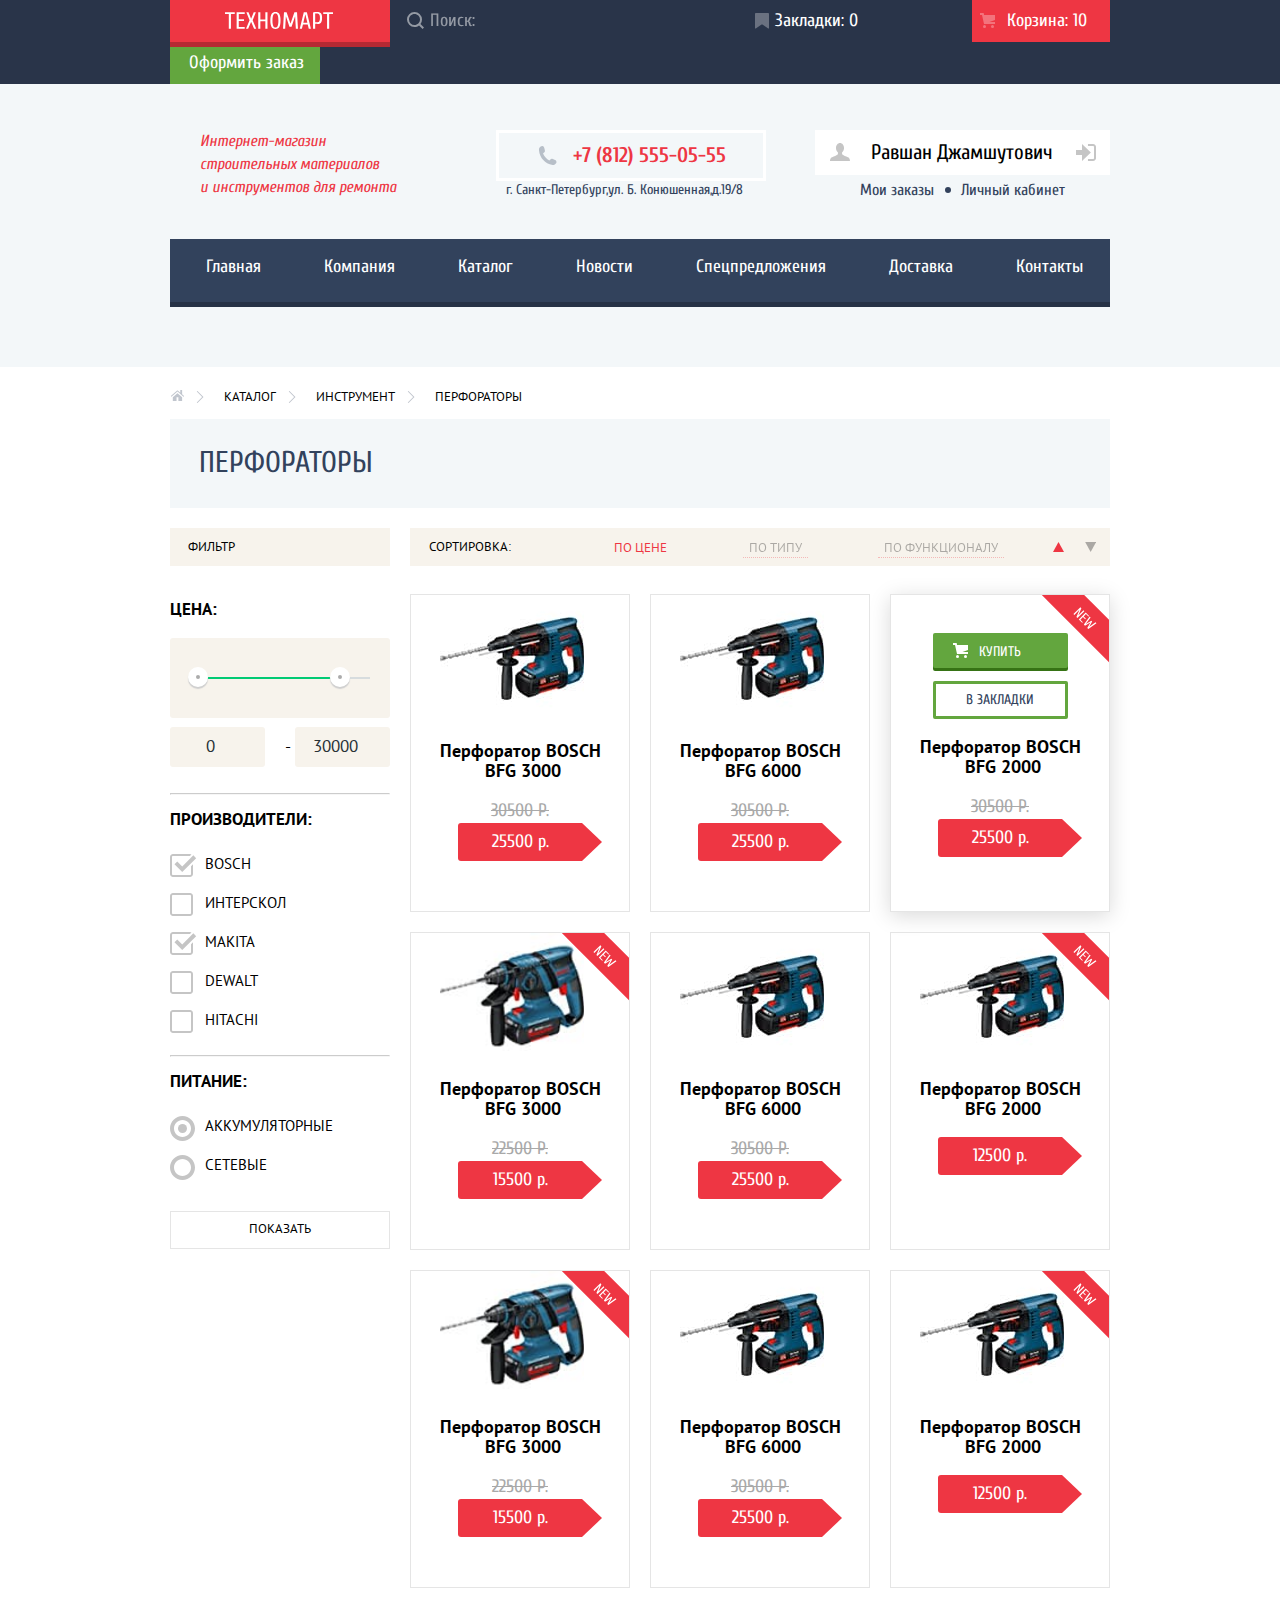
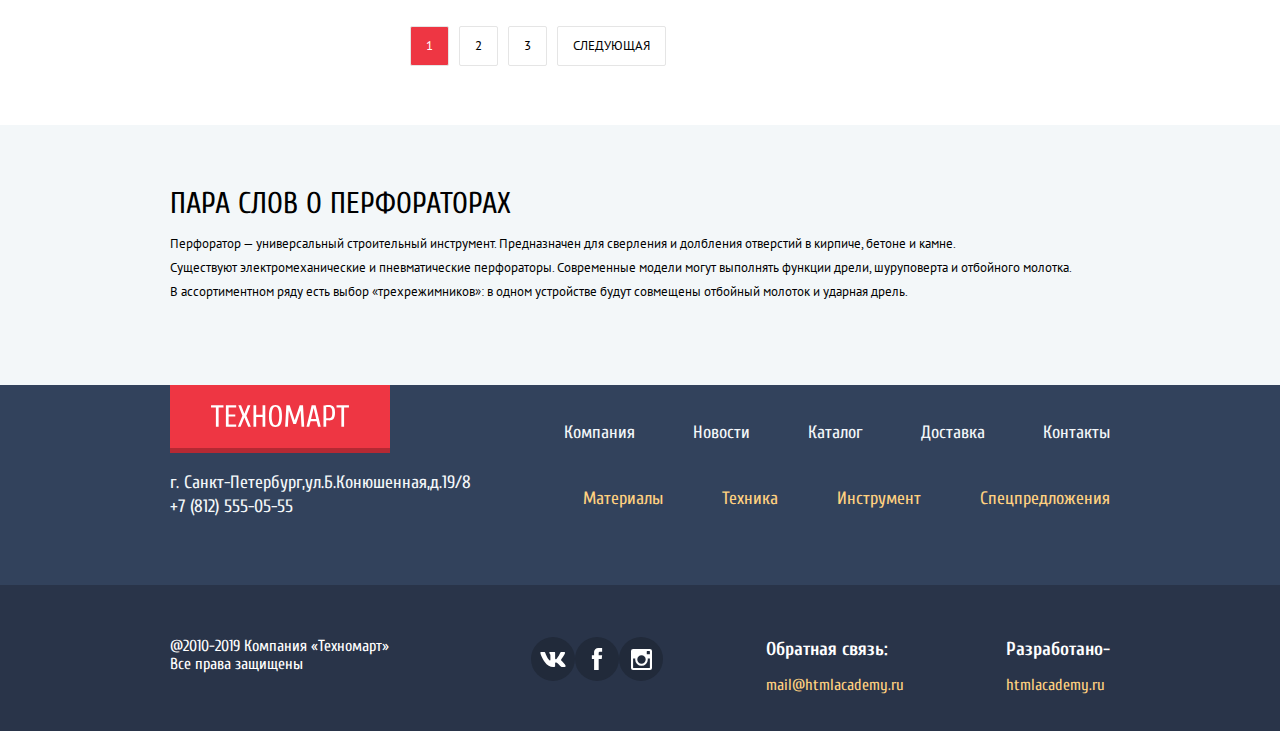
==== catalog.html @ 3b2c0f37 "18.06.2020" ====
<!DOCTYPE html>
<html class="page" lang="ru">
  <head>
    <meta charset="utf-8">
    <title>HTML Academy: Техномарт</title>
    <link href="https://fonts.googleapis.com/css2?family=Cuprum:ital,wght@0,400;0,700;1,400&family=PT+Sans:ital,wght@0,400;0,700;1,400&display=swap" rel="stylesheet">
    <link href="css/normalize.css" rel="stylesheet">
    <link href="css/style.css" rel="stylesheet">
  </head>
  <body class="page-body">
    <header class="main-header">
        <div class="top-header">
          <div class="wrapper">
            <div class="logo logo-header">
              <a>
                <img src="img/logo-technomart.svg" width="108" height="18" alt="Техномарт">
              </a>
            </div>
            <input type="search" class="search" placeholder="Поиск:">
            <a href="" class="bookmarks">Закладки: 0</a>
            <a href="" class="basket add-basket">Корзина: 10</a>
            <a href="" class="order">Оформить заказ</a>
            </div>    
        </div>
        <div class="bottom-header">
          <div class="wrapper">
            <p class="description">
            Интернет-магазин  <br>строительных материалов  <br> и инструментов для ремонта
            </p>
            <p class="phone">
              <span class="phone-number">+7 (812) 555-05-55</span>
              <span class="address">г. Санкт-Петербург,ул. Б. Конюшенная,д.19/8</span>
            </p>
            <div class="user">
                  <a href="" class="user-link">Равшан Джамшутович</a>
                  <a href="" class="my-order">Мои заказы</a>
                  <a href="" class="account">Личный кабинет</a> 
          </div>  
        </div>
    </div> 
		<nav class="main-menu">
    		<ul class="main-navigation">
      		<li><a href="index.html">Главная</a></li>
      		<li><a href="">Компания</a></li>
      		<li><a href="">Каталог</a></li>
      		<li><a href="">Новости</a></li>
      		<li><a href="">Спецпредложения</a></li>
      		<li><a href="">Доставка</a></li>
      		<li><a href="">Контакты</a></li>
    		</ul>
    	</nav>
    </header>
    <main>
      <div class="page-catalog">
        <ul class="breadcrumbs">
          <li><a href="index.html"><img src="img/icon-home.svg" width="14" height="12" alt="Домой"></a></li>
          <li><a href="">Каталог</a></li>
          <li><a href="">Инструмент</a></li>
          <li class="breadcrumbs-current">Перфораторы</li>
        </ul>
        <h1 class="title-product">Перфораторы</h1>
        <p class="filter">Фильтр</p>
        <section class="sort">
            <h2 class="sort-title">Сортировка:</h2>
                <ul class="sort-list">
                  <li><button type="button" class="sort-list-item-current">По цене</button></li>
                  <li><button type="button" class="sort-list-item">По типу</button></li>
                  <li><button type="button" class="sort-list-item">По функционалу</button></li>
                </ul>
          </section>
        <div>  
          <form method="get" action="https://echo.htmlacademy.ru">
            <fieldset class="filter-item">
              <legend>Цена:</legend>
              <div class="range-filter">
              <div class="range-controls">
                <div class="scale">
                  <div class="bar"></div>
              </div>
              <div class="toggle toggle-min" tabindex="0"></div>
              <div class="toggle toggle-max" tabindex="0"></div>
              </div>
              <div class="price-controls">
                <label class="min-price">
                  <input type="number" name="min-price" value="0">
                </label>
                <label class="max-price">
                - <input type="number" name="max-price" value="30000">
                </label>
              </div>
             </div>
            </fieldset>
          </form>
          <hr class="line-form">
          <section class="filters">
            <h2 class="visually-hidden">Фильтр товаров</h2>
            <form class="filters" action="https://echo.htmlacademy.ru" method="get">
              <fieldset class="filter-brand">
                <legend class="list-item-title">Производители:</legend>
                <ul class="list-item-brand">
                  <li class="filter-option filter-checkbox">
                    <input type="checkbox" name="Bosch" class="visually-hidden filter-input-checkbox" id="filter-bosch" checked>
                    <label for="filter-bosch">Bosch</label>
                  </li>
                  <li class="filter-option filter-checkbox">
                    <input type="checkbox" name="/Interscol" class="visually-hidden filter-input-checkbox" id="filter-interscol">
                    <label for="filter-interscol">Интерскол</label>
                  </li>
                  <li class="filter-option filter-checkbox">
                    <input type="checkbox" name="Makita" class="visually-hidden filter-input-checkbox" id="filter-makita" checked>
                    <label for="filter-makita">Makita</label>
                  </li>
                  <li class="filter-option filter-checkbox">
                    <input type="checkbox" name="Dewalt" class="visually-hidden filter-input-checkbox" id="filter-dewalt">
                    <label for="filter-dewalt">Dewalt</label>
                  </li>
                  <li class="filter-option filter-checkbox">
                    <input type="checkbox" name="Hitachi" class="visually-hidden filter-input-checkbox" id="filter-hitachi">
                    <label for="filter-hitachi">Hitachi</label>
                  </li>
                </ul>
              </fieldset>
              <hr class="line-form">
              <fieldset class="filter-type">
                <legend class="list-item-title">Питание:</legend>
                <ul class="list-item-type">
                  <li class="filter-option filter-radio">
                    <input type="radio" name="product-group" class="visually-hidden filter-input-radio" value="rechargeable" id="filter-rechargeable" checked>
                    <label for="filter-rechargeable">Аккумуляторные</label>
                  </li>
                  <li class="filter-option filter-radio">
                    <input type="radio" name="product-group" class="visually-hidden filter-input-radio" value="networking" id="filter-networking">
                    <label for="filter-networking">Сетевые</label>
                  </li>
                </ul>
              </fieldset>
              <button type="submit" class="filter-button">Показать</button>
            </form>
          </section>
        </div>
        <section class="catalog">
        <h2 class="visually-hidden">Список перфораторов</h2>
          <ul class="catalog-list">
            <li class="catalog-item">
              <a href="">
                <p class="catalog-item-image">
                  <img src="img/catalog/Perforator-BOSCH BFG-6000.jpg" width="144" height="128" alt="Перфоратор BOSCH BFG 6000" class="catalog-image">
                </p>
                <h3 class="name-product">Перфоратор BOSCH <br> BFG 3000</h3>
                <span class="old-price">30500 р.</span>
                <button class="new-price">25500 р.</button>
                <div class="catalog-item-button">
                  <button type="button" class="buy"><span class="icon-cart"><span>Купить</button>
                  <button type="button" class="bookmark">В закладки</button>
                </div>
              </a>
            </li>
            <li class="catalog-item">
              <a href="">
                <p class="catalog-item-image">
                  <img src="img/catalog/Perforator-BOSCH BFG-6000.jpg" width="144" height="128" alt="Перфоратор BOSCH BFG 6000" class="catalog-image">
                </p>
                <h3 class="name-product">Перфоратор BOSCH <br> BFG 6000</h3>
                <span class="old-price">30500 р.</span>
                <button class="new-price">25500 р.</button>
                <div class="catalog-item-button">
                  <button type="button" class="buy"><span class="icon-cart"><span>Купить</button>
                  <button type="button" class="bookmark">В закладки</button>
                </div>
              </a>
            </li>
            <li class="catalog-item catalog-item-current">
              <a href="">
                <p class="catalog-item-image-current">
                    <img src="img/catalog/Perforator-BOSCH BFG-6000.jpg" width="144" height="128" alt="Перфоратор BOSCH BFG 6000">
                </p>
                <div class="catalog-item-button-current">
                  <button type="button" class="buy button-current"><span class="icon-cart"><span>Купить</button>
                  <button type="button" class="bookmark button-current">В закладки</button>
                </div>
                <h3 class="name-product">Перфоратор BOSCH <br> BFG 2000</h3>
                <span class="old-price">30500 р.</span>
                <button class="new-price">25500 р.</button>
              </a>
            </li>
            <li class="catalog-item catalog-item-new">
              <a href="">
                <p class="catalog-item-image">
                  <img src="img/catalog/Perforator-BOSCH BFG-3000.jpg" width="144" height="128" alt="Перфоратор BOSCH BFG 3000" class="catalog-image">
                </p>
                <h3 class="name-product">Перфоратор BOSCH <br> BFG 3000</h3>
                <span class="old-price">22500 р.</span>
                <button class="new-price">15500 р.</button>
                <div class="catalog-item-button">
                  <button type="button" class="buy"><span class="icon-cart"><span>Купить</button>
                  <button type="button" class="bookmark">В закладки</button>
                </div>
              </a>
            </li>
            <li class="catalog-item">
              <a href="">
                <p class="catalog-item-image">
                  <img src="img/catalog/Perforator-BOSCH BFG-6000.jpg" width="144" height="128" alt="Перфоратор BOSCH BFG 6000" class="catalog-image">
                </p>
                <h3 class="name-product">Перфоратор BOSCH <br> BFG 6000</h3>
                <span class="old-price">30500 р.</span>
                <button class="new-price">25500 р.</button>
                <div class="catalog-item-button">
                  <button type="button" class="buy"><span class="icon-cart"><span>Купить</button>
                  <button type="button" class="bookmark">В закладки</button>
                </div>
              </a>
            </li>
            <li class="catalog-item">
              <a href="">
                <p class="catalog-item-image catalog-item-new">
                  <img src="img/catalog/Perforator-BOSCH BFG-2000.jpg" width="144" height="128" alt="Перфоратор BOSCH BFG 2000" class="catalog-image">
                </p>
                <h3 class="name-product">Перфоратор BOSCH <br> BFG 2000</h3>
                <button class="new-price">12500 р.</button>
                <div class="catalog-item-button">
                  <button type="button" class="buy"><span class="icon-cart"><span>Купить</button>
                  <button type="button" class="bookmark">В закладки</button>
                </div>
              </a>
            </li>
            <li class="catalog-item catalog-item-new">
              <a href="">
                <p class="catalog-item-image">
                  <img src="img/catalog/Perforator-BOSCH BFG-3000.jpg" width="144" height="128" alt="Перфоратор BOSCH BFG 3000" class="catalog-image">
                </p>
                <h3 class="name-product">Перфоратор BOSCH <br> BFG 3000</h3>
                <span class="old-price">22500 р.</span>
                <button class="new-price">15500 р.</button>
                <div class="catalog-item-button">
                  <button type="button" class="buy"><span class="icon-cart"><span>Купить</button>
                  <button type="button" class="bookmark">В закладки</button>
                </div>
              </a>
            </li>
            <li class="catalog-item">
              <a href="">
                <p class="catalog-item-image">
                  <img src="img/catalog/Perforator-BOSCH BFG-6000.jpg" width="144" height="128" alt="Перфоратор BOSCH BFG 6000" class="catalog-image">
                </p>
                <h3 class="name-product">Перфоратор BOSCH <br> BFG 6000</h3>
                <span class="old-price">30500 р.</span>
                <button class="new-price">25500 р.</button>
                <div class="catalog-item-button">
                  <button type="button" class="buy"><span class="icon-cart"><span>Купить</button>
                  <button type="button" class="bookmark">В закладки</button>
                </div>
              </a>
            </li>
            <li class="catalog-item catalog-item-new">
              <a href="">
                <p class="catalog-item-image">
                  <img src="img/catalog/Perforator-BOSCH BFG-2000.jpg" width="144" height="128" alt="Перфоратор BOSCH BFG 2000" class="catalog-image">
                </p>
                <h3 class="name-product">Перфоратор BOSCH <br> BFG 2000</h3>
                <button class="new-price">12500 р.</button>
                <div class="catalog-item-button">
                  <button type="button" class="buy"><span class="icon-cart"><span>Купить</button>
                  <button type="button" class="bookmark">В закладки</button>
                </div>
              </a>
            </li>
          </ul>
        <ul class="page-navigation">
          <li class="page-navigation-item page-navigation-current">
            <a href="">1</a>
          </li>
          <li class="page-navigation-item">
            <a href="">2</a>
          </li>
          <li class="page-navigation-item">
            <a href="">3</a>
          </li>
          <li class="page-navigation-item">
            <a href="">Следующая</a>
          </li>
        </ul>
        </section>
      </div>
      <div class="wrapper-description-items">
        <section class="description-items">
        		<h2>Пара слов о перфораторах</h2>
        		<p class="text">
        			Перфоратор — универсальный строительный инструмент. Предназначен для сверления и долбления отверстий в кирпиче, бетоне и камне. <br>
              Существуют электромеханические и пневматические перфораторы. Современные модели могут выполнять функции дрели, шуруповерта и отбойного молотка. <br> 
              В ассортиментном ряду есть выбор «трехрежимников»: в одном устройстве будут совмещены отбойный молоток и ударная дрель.
        		</p>
        </section>
      </div>
    </main>
    <footer class="main-footer">
        <div class="wrapper-footer">
            <div class="container-top-header">
                <div class="logo logo-footer">
                    <a>
                        <img src="img/logo-technomart.svg" width="138" height="23" alt="Техномарт">
                    </a> 
                </div> 
              <ul class="menu main-footer">
                <li><a href="">Компания</a></li>
                <li><a href="">Новости</a></li>
                <li><a href="catalog.html">Каталог</a></li>
                <li><a href="">Доставка</a></li>
                <li><a href="">Контакты</a></li>
              </ul>
            </div>
            <div class="container-bottom-header">    
              <section>
                <h3 class="visually-hidden">Адрес</h3>
                    <p class="adress-footer">
                  г. Санкт-Петербург,ул.Б.Конюшенная,д.19/8 <br>
                        +7 (812) 555-05-55
                </p>
              </section>
              <section class="additional-footer-menu">
                <h3 class="visually-hidden">Меню</h3>
                    <ul class="additional-footer-menu">
                  <li><a href="" class="additional-footer-menu-link">Материалы</a></li>
                  <li><a href="" class="additional-footer-menu-link">Техника</a></li>
                  <li><a href="" class="additional-footer-menu-link">Инструмент</a></li>
                  <li><a href="" class="additional-footer-menu-link">Спецпредложения</a></li>
                </ul> 
              </section>
            </div>    
        </div>
    </footer>
    <footer class="bottom-footer">
        <div class="container-bottom-footer">
                <section>
                <h3 class="visually-hidden">Copyright</h3>
                    <p>
                  @2010-2019 Компания &#171;Техномарт&#187; <br>
                  Все права защищены
                </p>
              </section>
              <section class="footer-social">
              <h2 class="visually-hidden">Давайте дружить!</h2>
              <ul>
                <li>
                  <a class="social-button" href="#">
                    <span class="visually-hidden">Вконтакте</span>
                    <svg width="26" height="15" viewBox="0 0 128 76"><path d="M125,5.15c.89-3,0-5.15-4.23-5.15h-14a6,6,0,0,0-6.09,4S93.59,21.31,83.5,32.59c-3.26,3.26-4.74,4.3-6.52,4.3-.89,0-2.18-1-2.18-4V5.15c0-3.56-1-5.15-4-5.15h-22a3.37,3.37,0,0,0-3.56,3.22c0,3.37,5,4.15,5.56,13.64V37.48c0,4.52-.82,5.34-2.6,5.34-4.74,0-16.29-17.43-23.13-37.38C23.72,1.57,22.38,0,18.8,0H4.8C.8,0,0,1.88,0,4c0,3.71,4.75,22.1,22.1,46.42C33.67,67,50,76,64.8,76c8.9,0,10-2,10-5.45V58c0-4,.84-4.8,3.66-4.8,2.08,0,5.64,1,13.94,9C101.9,71.74,103.46,76,108.8,76h14c4,0,6-2,4.85-6s-5.8-9.64-11.81-16.4c-3.27-3.86-8.16-8-9.64-10.09-2.08-2.67-1.49-3.86,0-6.23,0,0,17-24,18.83-32.18Z" fill="#fff"/></svg>
                  </a>
                </li>
                <li>
                  <a class="social-button" href="#">
                    <span class="visually-hidden">Фейсбук</span>
                    <svg width="12" height="22" viewBox="0 0 10.15 21.74"><path d="M3.34 1.12A4.77 4.77 0 0 1 6.53 0h3.61v3.81H7.81a1.07 1.07 0 0 0-1.09.83v2.55h3.42c-.08 1.23-.24 2.45-.41 3.67h-3v10.87H2.21V10.86H0V7.21h2.19V3.66a3.83 3.83 0 0 1 1.15-2.54z" fill="#fff"/></svg>
                  </a>
                </li>
                <li>
                  <a class="social-button" href="#">
                    <span class="visually-hidden">Инстаграм</span>
                    <svg width="21" height="21" viewBox="0 0 20 20"><path d="M18 0H2a2 2 0 0 0-2 2v16a2 2 0 0 0 2 2h16a2 2 0 0 0 2-2V2a2 2 0 0 0-2-2zm-8 6a4 4 0 1 1-4 4 4 4 0 0 1 4-4zM2.5 18a.47.47 0 0 1-.5-.5V9h2.1a3.4 3.4 0 0 0-.1 1 6 6 0 1 0 12 0 3.4 3.4 0 0 0-.1-1H18v8.5a.47.47 0 0 1-.5.5zM18 4.5a.47.47 0 0 1-.5.5h-2a.47.47 0 0 1-.5-.5v-2a.47.47 0 0 1 .5-.5h2a.47.47 0 0 1 .5.5z" fill="#fff"/></svg>
                  </a>
                </li>
              </ul>
            </section>
              <section>
                <h3>Обратная связь:</h3>
                <a href="mail@htmlacademy.ru" class="mail">mail@htmlacademy.ru</a>
              </section>
              <section>
                <h3>Разработано-</h3>
                <a href="https://htmlacademy.ru/intensive/htmlcss" class="url">htmlacademy.ru</a>
              </section>
        </div>
    </footer>
     <section class="modal modal-basket">
       <h2 class="modal-title">Товар добавлен в корзину</h2>
       <div class="wrapper-modal-button">
         <button type="button" class="modal-order">Оформить заказ</button>
         <button type="button" class="modal-continue">Продолжить покупки</button>
       </div>
       <button class="modal-close" type="button" aria-label="Закрыть"></button>
     </section>
  <script src="js/modal-basket.js"></script>
  </body>
</html>
---- css/style.css ----
/* Variables */

:root {
  --basic-blue: #32425c;
  --basic-blue-dark: #293449;
  --basic-yellow: #ffbf47;
  --basic-yellow-dark: #ffd180;
  --basic-pink: #ee3643;
  --basic-pink-dark: #ba2732;
  --basic-white: #ffffff;
  --basic-green: #63a63e;
  --basic-green-light: #5fbb2d;
  --basic-green-dark: #518534;
  --basic-grey: #b5b5b5;
  --basic-grey-light-one: #c5c5c5;
  --basic-grey-light: #e5e5e5;
  --basic-grey-dark: #a9a9a9;
  --basic-white: #ffffff;
  --basic-black: #000000;
  --basic-special: #f3f7f9;
}
body {
  min-width: 960px;
  margin: 0;
  padding: 0;
  font-family: "Cuprum", Arial, sans-serif;
  font-size: 18px;
  line-height: 24px;
  background-color: var(--basic-white);
  color: var(--basic-black);
}
h2{
  text-transform: uppercase;
  font-size: 30px;
  line-height: 30px;
  font-weight: normal;
  margin: 0;
}
a {
  text-decoration: none;
  color: var(--basic-white);
}
ul{
  list-style: none;
}
img {
  max-width: 100%;
  height: auto;
}
.visually-hidden:not(:focus):not(:active),
input[type="checkbox"].visually-hidden,
input[type="radio"].visually-hidden {
  position: absolute;
  width: 1px;
  height: 1px;
  margin: -1px;
  border: 0;
  padding: 0;
  white-space: nowrap;
  clip-path: inset(100%);
  clip: rect(0 0 0 0);
  overflow: hidden;
}
fieldset{
  border: none;
}
/*Grid*/
.page {
  height: 100%;
}
.page-body {
  min-height: 100%;
  display: grid;
  grid-template-rows: min-content 1fr min-content min-content;
  align-content: start;
}
/*Header*/
/*Top-header*/
.main-header, .container{
  background-color: var(--basic-special);
}
.top-header{
  background-color: var(--basic-blue-dark);
  color: var(--basic-white);
  min-height: 42px;
}
.wrapper{
  display: flex;
  flex-wrap: wrap;
  justify-content: space-between;
  position: relative;
}
.wrapper, .wrapper-footer, .main-menu{
  width: 940px;
  margin: 0 auto;
}
/*Logo*/
.logo-header{
  height: 47px;
  position: absolute;
  z-index: 1;
  top: 0px;
  left: 0px;
}
.logo{
  background-color: var(--basic-pink);
  box-shadow: inset 0px -5px 0px rgba(0, 0, 0, 0.24);
  width: 220px;
}
.logo:hover, .logo:focus, .button:hover, .button:focus, .new-price:hover, 
.new-price:focus, .modal-order:hover, .modal-order:focus, .slide-link:hover, 
.slide-link:focus, .popular-link:hover, .popular-link:focus{
  background-color: var(--basic-pink);
  outline: none;
}
.logo:active, .button:active, .new-price:active, .modal-order:active,
.slide-link:active, .popular-link:active{
  background-color: var(--basic-pink-dark);
}
.logo-header a{
  display: block;
  padding-left: 55px;
  padding-top: 12px;
}
.logo-footer a{
  display: block;
  padding-left: 41px;
  padding-top: 20px;
}
/*Search*/
.search {
  width: 270px;
  min-height: 42px;
  margin-left: 220px;
  border: none;
  background-color: inherit;
  padding-left: 40px;
  position: relative;
  background-image: url("../img/icon-search.svg");
  background-repeat: no-repeat;
  background-position: 17px 12px;
  opacity: 0.5;
}
.search:hover{
 outline: none;
 opacity: 1;
}
.search:focus{
  background-color: var(--basic-white);
  outline: none;
  background-image: url("../img/icon-search-red.svg");
}
::-webkit-input-placeholder { /* Chrome */
  color: var(--basic-white);
}
:-ms-input-placeholder { /* IE 10+ */
  color: var(--basic-white);
}
::-moz-placeholder { /* Firefox 19+ */
  color: var(--basic-white);
}
:-moz-placeholder { /* Firefox 4 - 18 */
  color: var(--basic-white);
}
/*Bookmarks and Basket*/
.bookmarks{
  display: block;
  padding: 9px 40px 9px 40px;
  position: relative;
}

.bookmarks::before {
  content: "";
  position: absolute;
  top: 13px;
  left:20px;
  background-image: url("../img/icon-bookmark.svg");
  background-repeat: no-repeat;
  width: 14px;
  height: 16px;
  opacity: 0.3;
}
.basket{
  display: block;
  padding: 9px 23px 9px 35px;
  max-width: 136px;
  position: relative;
}
.basket::before {
  content: "";
  position: absolute;
  top: 13px;
  left: 8px;
  background-image: url("../img/icon-cart.svg");
  background-repeat: no-repeat;
  width: 15px;
  height: 15px;
  opacity: 0.3;
}
.bookmarks:hover::before,
.bookmarks:focus::before,
.basket:hover::before,
.basket:focus::before {
  opacity: 1;
}
.bookmarks:active,
.basket:active {
  background-color: #161d29;
  opacity: 0.5;
}
/*Bottom-header*/
.bottom-header{
  display: flex;
  padding-top: 46px;
  padding-bottom: 40px;
}
.description{
  font-size: 16px;
  line-height: 23px;
  color: var(--basic-pink);
  font-style: italic;
  margin: 0;
  margin-left: 30px;
  max-width: 197px;
}
.phone{
  margin: 0;
  position: relative;
  height: 45px;
  margin-left: 51px;
}
.phone .phone-number{
  border: 3px solid var(--basic-white);
  background-color: var(--basic-special);
  box-sizing: border-box;
  font-size: 21px;
  line-height: 30px;
  font-weight: bold;
  color: var(--basic-pink);
  position: relative;
  display: block;
  padding-top: 7px;
  padding-bottom: 8px;
  padding-left: 74px;
  width: 270px;
  min-height: 45px;
}
.phone-number::before{
  content: "";
  position: absolute;
  top: 13px;
  left: 39px;
  background-image: url("../img/icon-phone.svg");
  background-repeat: repeat;
  background-position: 0 0;
  width: 19px;
  height: 19px;
}
.address{
  font-size: 14px;
  color: var(--basic-blue);
  position: absolute;
  top: 48px;
  left: 10px;
}
/*Login and registration*/
.login, .registration{
  font-size: 21px;
  line-height: 21px;
  color: var(--basic-black);
  background-color: var(--basic-white);
  margin: 0;
  height: 45px;
  text-align: center;
  padding-top: 12px;
  box-sizing: border-box;
}
.login{  
  position: relative;
  width: 121px;
  padding-left: 30px;
}
.registration{  
  width: 150px;
}
.login::before{
  content: "";
  position: absolute;
  top: 14px;
  left: 19px;
  background-image: url("../img/icon-login.svg");
  background-repeat: no-repeat;
  width: 20px;
  height: 17px;
}
.my-order:hover, .my-order:focus, .account:hover, 
.account:focus, .registration:hover, .registration:focus, 
.login:hover, .login:focus{
  color:var(--basic-pink);
}
.login:active, .registration:active, .my-order:active, 
.account:active, .user-link:active{
  color:var(--basic-grey-light-one);
}
.login:hover::before, .login:focus::before, .user-link:hover::after,
.user-link:focus::after{
  background-image: url("../img/icon-login-active.svg");
}
.login:active::before{
  background-image: url("../img/icon-login.svg");
}
/*Navigation*/
.main-menu{
  margin-bottom: 60px;
}
.main-menu, .main-footer{
  background-color: var(--basic-blue);
}
.main-menu ul{
  display: flex;
  justify-content: space-around;
  flex-wrap: wrap;
  padding: 0;
  margin: 0;
  box-shadow: inset 0px -5px 0px rgba(0, 0, 0, 0.24); 
}
.main-navigation a{
  display: block;
  padding: 16px 20px 28px 28px;
}
.main-menu a:hover, .main-menu a:focus{
  background-color: var(--basic-blue-dark);
}
.main-menu a:active{
  opacity: 0.5;
}
/*slider and main-blocks*/
.main-blocks{
  padding-top: 59px;
  padding-bottom: 59px;
  width: 940px;
  margin: 0 auto;
  display: grid;
  grid-template-columns: 1fr 1fr 1fr;
  grid-row-gap: 20px;
  grid-column-gap: 20px;
}
.category{
  width: 300px;
  min-height: 123px;
  color: var(--basic-white);
  padding-left: 23px;
  box-sizing: border-box;
  position: relative;
}
.category-materials{
  background-color: #ffbf47;
}
.category-materials::after{
  content: "";
  position: absolute;
  width: 44px;
  height: 65px;
  background-image: url("../img/icon-1.svg");
  background-repeat: no-repeat;
  left: 213px;
  bottom: 27px;
}
.category-materials::before{
  content: "";
  position: absolute;
  width: 70px;
  height: 70px;
  background-image: url("../img/sticker-new.svg");
  right: 0;
  top: 0;
}
.category-tool{
  background-color: #3bbce3;
}
.category-tool::after{
  content: "";
  position: absolute;
  width: 75px;
  height: 61px;
  background-image: url("../img/icon-2.svg");
  background-repeat: no-repeat;
  left: 194px;
  bottom: 28px;
}
.category-technic{
  background-color: #dc91d8;
}
.category-technic::after{
  content: "";
  position: absolute;
  width: 78px;
  height: 62px;
  background-image: url("../img/icon-3.svg");
  background-repeat: no-repeat;
  left: 191px;
  bottom: 30px;
}
.category-discounts{
  background-color: #8ed78f;
  grid-column-start: 3;
  grid-column-end: 4;
}
.category-discounts::after{
  content: "";
  position: absolute;
  width: 59px;
  height: 72px;
  background-image: url("../img/icon-4.svg");
  background-repeat: no-repeat;
  left: 216px;
  bottom: 25px;
}
.category-delivery{
  background-color: #ffc047;
}
.category-delivery::after{
  content: "";
  position: absolute;
  width: 78px;
  height: 63px;
  background-image: url("../img/icon-5.svg");
  background-repeat: no-repeat;
  left: 211px;
  bottom: 28px;
}
.category-link{
  display: block;
  width: 135px;
  height: 28px;
  font-size: 14px;
  line-height: 18px;
  text-transform: uppercase;
  text-align: center;
  padding-top: 10px;
  background-color: rgba(255, 255, 255, 0.3);
}
.category-link:hover, .category-link:focus{
  background-color: rgba(197, 197, 197, 0.3);
}
.category-link:focus{
  background-color: rgba(169, 169, 169, 0.3);
}
.slide{
  grid-column-start: 1;
  grid-column-end: 3;
  grid-row-start: 2;
  grid-row-end: 4;
  margin: 0;
  padding:0;
}
.slide-item{
  position: relative;
}
.slide-item::after{
  content: "";
  position: absolute;
  width: 22px;
  height: 40px;
  background-image: url("../img/icon-right.svg");
  top: 122px;
  right: 21px;
}
.slide-item::before{
  content: "";
  position: absolute;
  width: 22px;
  height: 40px;
  background-image: url("../img/icon-left.svg");
  top: 122px;
  left: 21px;
}
.slide-title, .slide-description{
  position: absolute;
  top: 23px;
  left: 24px;
  z-index: 2;
  color: var(--basic-white);
 }
 .slide-title{
  font-size: 36px;
  line-height: 36px;
  font-weight: bold;
 }
 .slide-description{
  top: 50px;
 }
 .slide-link{
  background-color: var(--basic-pink);
  position: absolute;
  left: 24px;
  bottom: 27px;
  padding: 11px 46px 9px 46px;
  font-size: 14px;
  line-height: 18px;
  text-transform: uppercase;
 }
 .wrapper-description-items{
  background-color: var(--basic-special);
 }
.description-items{
  width: 940px;
  margin: 0 auto;
  margin-top: 59px;
  padding-top: 64px;
  padding-bottom: 68px;
}
/*Section popular product*/
.popular-title{
  color: var(--basic-blue);
  padding-top: 29px;
  padding-bottom: 30px;
  padding-left: 28px;
}
.popular-link{
  font-size: 14px;
  background-color: var(--basic-pink);
  text-transform: uppercase;
  margin-right: 14px;
  height: 38px;
  padding: 11px 24px 9px 24px;
  box-sizing: border-box;
}
/*Section popular brand*/
.popular{
  margin-bottom: 20px;
  background-color: #f9f5f0;
  display:flex;
  justify-content: space-between;
  align-items: center;
  width: 100%;
}
.logo-brand{
  display: flex;
  flex-wrap: wrap;
  padding-bottom: 70px;
}
.logo-brand-image{
  margin-right: 20px;
  margin-top: 20px;
}
.logo-brand-image:hover{
  box-shadow: 0px 4px 20px rgba(0, 0, 0, 0.15);
}
.logo-brand-image:active{
  opacity: 0.5;
  box-shadow: 0px 4px 20px rgba(0, 0, 0, 0.15);
}
.logo-brand-image:nth-child(4n){
  margin-right: 0;
}
/*Section service*/
.text{
  font-family: "PT Sans", "Arial", sans-serif;
  font-style: normal;
  font-weight: normal;
  font-size: 13px;
  line-height: 24px;
}
.service{
  padding-top: 64px;
  width: 470px;
}
.advantages{
  padding: 0;
  margin-top: 70px;
  width: 240px;
  display: flex;
  flex-direction: column;
}
.advantages-item{
  font-size: 21px;
  line-height: 30px;
  font-weight: bold;
  padding-top: 14px;
  padding-left: 22px;
  background-color: var(--basic-blue);
  color: var(--basic-white);
  box-shadow: 0px 1px 0px #293449, 
  inset 0px 1px 0px #405069;
  min-height: 61px;
  box-sizing: border-box;
}
.advantages-item:hover, .advantages-item:focus{
  background-color: var(--basic-blue-dark);
}
.advantages-item-current{
  background-color: var(--basic-white);
  color: var(--basic-blue);
  box-shadow: none;
}
.advantages-item-current:hover, .advantages-item-current:focus{
  color: var(--basic-white);
}
.advantages::after{
  content: "";
  position: absolute;
  background-image: url(../img/line-advantages.svg);
  background-repeat: no-repeat;
  width: 10px;
  height: 279px;
  top:190px;
  left: 230px;
}
.dostavka{
  width: 619px;
  margin-top: 235px;
  margin-left: -220px;
  padding-bottom: 128px;
}
.dostavka h2::after{
  content: "";
  position: absolute;
  background-image: url(../img/dostavka.png);
  background-repeat: no-repeat;
  width: 468px;
  height: 261px;
  right: 0;
  top:255px;
}
.title{
  color: var(--basic-blue);
}
/*Section about company*/
.description-company{
  width: 460px;
  padding-top: 70px;
  padding-bottom: 70px;
}
.button{
  text-transform: uppercase;
  background-color: var(--basic-pink);
  font-size: 14px;
  line-height: 18px;
  display: block;
  padding-left: 40px;
  padding-top: 11px;
  min-height: 38px;
  margin-top: 20px;
  box-sizing: border-box;
}
.button-company{
  width: 220px;
}
.button-contact{
  border: none;
  color: var(--basic-white);
  padding: 0;
  width: 300px;
}
.order{
  background-color: var(--basic-green);
  width: 150px;
  height: 42px;
  padding-top: 9px;
  padding-left: 19px;
  box-sizing: border-box;
}
.order:hover, .order:focus, .buy:hover, .buy:focus {
  background-color: var(--basic-green-light);
}
.order:active {
  background-color: var(--basic-green);
}
.order a:active {
  color: rgba(255, 255, 255, 0.5);
}
.container-bottom-footer {
  display: flex;
  flex-wrap: wrap;
  justify-content: space-between;
  width: 940px;
  margin: 0 auto;
}
.main-footer{
  display: flex;
  justify-content: center;
}
.contacts{
  width: 300px;
  padding-top: 70px;
  padding-bottom: 70px;
}
.description-company p, .contacts p{
  font-family: "PT Sans", "Arial", sans-serif;
  font-style: normal;
  font-weight: normal;
  font-size: 13px;
  line-height: 24px;
}
.list-company{
  margin: 0;
  padding: 0;
}
.list-company li{
  font-family: Cuprum;
  font-size: 18px;
  line-height: 24px;
  position: relative;
  padding: 0;
  padding-left: 37px;
}
.list-company li::before{
  content: "";
  width: 25px;
  height: 2px;
  background-color: var(--basic-pink);
  position: absolute;
  top: 10px;
  left: 0;
}
/*footer*/
.wrapper-footer{
  display: grid;
  grid-template-columns: 6;
  grid-template-rows: 2;
}
.container-top-header, .container-bottom-header{
  display: flex;
  justify-content: space-between;
}
.main-footer ul{
  width: 546px;
  display: flex;
  flex-wrap: wrap;
  justify-content: space-between;
  margin: 0;
  padding: 0;
  margin-top: 36px;
}
.container-bottom-header ul{
  display: flex;
  flex-wrap: wrap;
  width: 527px;
  justify-content: space-between;
  margin: 0;
  margin-top: 34px;
  margin-bottom: 74px;
  padding: 0;
}
.footer-social ul{
  display: flex;
}
.social-button {
  display: flex;
  align-items: center;
  justify-content: center;
  width: 44px;
  height: 44px;
  background-color: #212a3a;
  border-radius: 50%;
}
.container-bottom-footer{
  padding-top: 36px;
  padding-bottom: 34px;
}
.logo-footer{
  height: 68px; 
}
.bottom-footer{
  background-color: var(--basic-blue-dark);
  color: var(--basic-white);
  font-size: 16px;
  line-height: 18px;
}
.adress-footer{
  color: var(--basic-special);
}
.main-footer a{
  color: var(--basic-special);
}
.main-footer a:hover,
.main-footer a:focus{
  text-decoration: underline;
}
.main-footer a:active{
  opacity: 0.5;
  text-decoration: none;
}
.additional-footer-menu .additional-footer-menu-link, .mail, .url{
  color: var(--basic-yellow-dark);
}
.additional-footer-menu .additional-footer-menu-link:hover, 
.additional-footer-menu .additional-footer-menu-link:focus, 
.mail:hover, .mail:focus, .url:hover, .url:focus{
  text-decoration: underline;
}
.additional-footer-menu .additional-footer-menu-link:active{
  text-decoration: none;
  opacity: 0.5;
}
.social-button {
  color: inherit;
}
.social-button:hover, .social-button:focus, .social-button:active{
  background-color: var(--basic-pink);
}
.mail:active, .url:active{
  color: var(--basic-pink);
}
/*Catalog*/
/*Header-catalog*/
.add-basket{
  background-color: var(--basic-pink);
}
.user-link{
  font-size: 21px;
  line-height: 21px;
  color: var(--basic-black);
  background-color: var(--basic-white);
  display: block;
  padding: 12px 57px 12px 56px;
  position: relative;
}
.user-link::before{
  content: "";
  position: absolute;
  top: 13px;
  left: 15px;
  background-image: url("../img/icon-user.svg");
  background-repeat: no-repeat;
  width: 20px;
  height: 18px;
}
.user-link::after{
  content: "";
  position: absolute;
  top: 14px;
  right: 14px;
  background-image: url("../img/icon-login.svg");
  background-repeat: no-repeat;
  width: 20px;
  height: 17px;
}
.user-link:hover::before, .user-link:focus::before{
  background-image: url("../img/icon-user-active.svg");
}
.user{
  margin-bottom: : 42px;
  position: relative;
}
.my-order, .account{
  font-size: 16px;
  color: var(--basic-blue);
  position: absolute;
  top:48px;
}
.my-order{
  left: 45px;
}
.my-order::after{
  content: "";
  position: absolute;
  width: 6px;
  height: 6px;
  background-color: var(--basic-blue);
  border-radius: 50%;
  top: 9px;
  right: -17px;
}
.my-order:hover::after{
  background-color: var(--basic-pink);
}
.account{
  right: 45px;
}
/*Grid-catalog*/
.page-catalog {
  display: grid;
  grid-template-columns: 220px 1fr;
  width: 940px;
  margin: 0 auto;
}
.page-catalog .title-product{
  grid-column: 1 / -1;
  background-color: var(--basic-special);
}
.page-catalog .breadcrumbs {
  grid-column: 1 / -1;
}
/*Breadcrumbs-catalog*/
.breadcrumbs{
  display: flex;
  flex-wrap: wrap;
  justify-content: flex-start;
  padding:0;
  margin-top: 21px;
  position: relative;
}
.breadcrumbs, .breadcrumbs a {
  font-family: "PT Sans", "Arial", sans-serif;
  list-style: none;
  text-transform: uppercase;
  color: var(--basic-black);
  font-size: 13px;
  line-height: 18px;
}
.breadcrumbs li {
  position: relative;
  margin-right: 40px;
}
.breadcrumbs li::after {
  content: "";
  position: absolute;
  width: 8px;
  height: 12px;
  background-image:url("../img/icon-right-small.svg");
  background-repeat: no-repeat;
  background-position: 0 0;
  top: 3px;
  right: -20px;
  }

.breadcrumbs li:last-child {
  margin-right: 0;
}
.breadcrumbs-current::after {
  display: none;
}
.filter{
  grid-column-start: 1;
  grid-row-start: 3;
  padding-top:10px;
  padding-left: 18px;
  background-color: #f7f3ec;
  box-sizing: border-box;
  height: 38px;
  font-family: "PT Sans", "Arial", sans-serif;
  font-size: 13px;
  line-height: 18px;
  text-transform: uppercase;
  margin-top: 20px;
}
/*Sort and filters-catalog*/
.sort {
  display: flex;
  flex-wrap: wrap;
  background-color: #f7f3ec;
  min-height: 38px;
  justify-content: space-between;
  align-items: center;
  margin-left: 20px;
  margin-top: 20px;
  margin-bottom: 28px;
  position: relative;
}
.sort-title{
  font-family: "PT Sans", "Arial", sans-serif; 
  margin: 0;
  padding-left: 19px;
  font-size: 13px;
  line-height: 18px;
}
.sort-list{
  display: flex;
  margin: 0;
  padding: 0;
}
.sort-list li{
  padding: 0;
  display: inline;
  margin-right: 70px;
}
.sort-list li:last-child{
  padding: 0;
  display: inline;
  margin-right: 106px;
}
.sort-list-item{
  font-family: "PT Sans", "Arial", sans-serif;
  border: none;
  background-color: inherit;
  font-size: 13px;
  line-height: 17px;
  opacity: 0.3;
  text-transform:uppercase;
  border-bottom: 1px dotted var(--basic-pink);
}
.sort-list-item:hover, .sort-list-item:focus, .sort-list-item-current:hover, 
.sort-list-item-current:focus{
  opacity: 1;
  border-bottom: 1px solid var(--basic-pink);
  outline: none;
}
.sort-list-item-current{
  color: var(--basic-pink);
  border: none;
  text-transform:uppercase;
  background-color: inherit;
  font-size: 13px;
  font-family: "PT Sans", "Arial", sans-serif; 
}
.sort-list-item-current:hover, 
.sort-list-item-current:focus{
  color: var(--basic-black);
}
.sort-list li:last-child::after{
  content: "";
  position: absolute;
  width: 11px;
  height: 10px;
  background-image: url(../img/icon-down-dir-red.svg);
  color: red;
  top: 14px;
  right: 46px;
}
.sort-list li:last-child::before{
  content: "";
  position: absolute;
  width: 11px;
  height: 10px;
  background-image: url(../img/icon-down-dir.svg);
  top: 14px;
  right: 14px;
  opacity: 0.3;
}
 .filter-item {
  margin: 0;
  padding: 0;
  border: none;
}
.range-filter {
  width: 220px;
  margin-top: 14px;
}
.filter-item legend {
  font-family: "PT Sans", "Arial", sans-serif;
  font-size: 17px;
  line-height: 30px;
  text-transform: uppercase;
  font-weight: bold;
}
.range-controls {
  position: relative;
  height: 41px;
  background-color: #f7f3ec;
  border-radius: 3px;
  margin-bottom: 9px;
  padding-top: 39px;
  padding-right: 20px;
  padding-left: 20px;
}
.range-controls .scale {
  height: 2px;
  background: #d7dcde;
}
.range-controls .bar {
  width: 80%;
  height: 2px;
  background: #00ca74;
}
.range-controls .toggle {
  width: 4px;
  height: 4px;
  padding: 0;
  border: 8px solid #ffffff;
  background-color: #ababab;
  border-radius: 50%;
  box-shadow: 0 2px 1px 0 #cfcfcf;
  position: absolute;
  top: 29px;
  left: 0;
  cursor: pointer;
}
.range-controls .toggle-min {
  left: 18px;
}
.range-controls .toggle-max {
  left: 160px;
}
.price-controls {
  display: flex;
  justify-content: space-between;
}
.price-controls label {
  text-transform: uppercase;
  font-family: "PT Sans", "Arial", sans-serif;
  font-size: 17px;
}
.price-controls input {
  font-family: inherit;
  font-size: inherit;
  text-align: center;
  color: #283136;
  border: none;
  border-radius: 3px;
  background: #f7f3ec;
  padding: 10px;
  width: 75px;
}
.filter-brand, .filter-type {
  padding: 0;
  margin: 0;
}
.filters .list-item-brand,
.filters .list-item-type {
  padding: 0;
  margin: 0;
  font-family: "PT Sans", "Arial", sans-serif;
  font-size: 15px;
  line-height: 19px;
  text-transform: uppercase;
}
.list-item-title{
  font-family: "PT Sans", "Arial", sans-serif;
  font-weight: bold;
  font-size: 17px;
  line-height: 30px;
  text-transform: uppercase;
}
.filter-option label {
  position: relative;
  display: block;
  cursor: pointer;
  user-select: none;
}
.list-item-brand .filter-option, 
.list-item-type .filter-option{
  margin-top: 20px;
  margin-left: 35px;
}
.filter-input-checkbox:not(:checked) + label::before{
  content: "";
  position: absolute;
  width: 23px;
  height: 23px;
  background-image: url("../img/checkbox-off.svg");
  background-repeat: no-repeat;
  left: -35px;
}
.filter-input-checkbox:active + label, .filter-input-radio:active + label{
  opacity: 0.3;
}
.filter-input-checkbox:checked + label::after{
  content: "";
  position: absolute;
  left: -35px;
  width: 27px;
  height: 23px;
  background-image: url("../img/checkbox-on.svg");
  background-repeat: no-repeat;
}
.line-form{
  color: var(--basic-grey-light);
  opacity: 0.5;
  display: block;
  margin-top: 26px;
}
.filter-input-radio:not(:checked) + label::before{
  content: "";
  position: absolute;
  width: 25px;
  height: 25px;
  background-image: url("../img/radio-off.svg");
  background-repeat: no-repeat;
  left: -35px;
}
.filter-input-radio:checked + label::after{
  content: "";
  position: absolute;
  left: -35px;
  width: 25px;
  height: 25px;
  background-image: url("../img/radio-on.svg");
  background-repeat: no-repeat;
}
.filter-button{
  font-family: "PT Sans", "Arial", sans-serif;
  font-size: 13px;
  text-transform: uppercase;
  background-color: var(--basic-white);
  color: var(--basic-black);
  border: 1px solid var(--basic-grey-light);
  margin-top: 37px;
  width: 220px;
  min-height: 38px;
  text-align: center;
  vertical-align: middle;
}
/*Catalog*/
.title-product{
  color: var(--basic-blue);
  text-transform: uppercase;
  font-weight: normal;
  line-height: 30px;
  font-size: 30px;
  margin: 0;
  padding-top: 29px;
  padding-bottom: 30px;
  padding-left: 29px;
}
.catalog {
  grid-column-start: 2;
  grid-row-start: 4;
  margin-left: 20px;
}
.catalog-list {
  display: flex;
  flex-wrap: wrap;
  padding: 0;
  margin: 0;
  margin-bottom: 18px;
  list-style: none;
}
.catalog-list .catalog-item{
  display: flex;
  flex-direction: column;
  justify-content: space-between;
  align-items: center;
  box-sizing: border-box;
  width: 220px;
  min-height: 318px;
  margin-right: 20px;
  margin-bottom: 20px;
  border: 1px solid var(--basic-grey-light);
  position: relative;
  text-align: center;
}
.catalog-item-current::before, .catalog-item-new::before{
  content: "";
  position: absolute;
  width: 70px;
  height: 70px;
  background-image: url("../img/sticker-new.svg");
  background-repeat: no-repeat;
  right: 0;
  top: 0;
}
.catalog-item:nth-child(3n){
  margin-right: 0;
}
.catalog-list .catalog-item-index{
  margin-right: 20px;
}
.catalog-item-index:nth-child(4n){
  margin-right: 0;
}
.catalog-item-image, .catalog-item-image-current {
  width: 144px;
  height: 128px;
  margin: 0;
  object-fit: contain;
}
.name-product{
  font-family: "PT Sans", "Arial", sans-serif;
  font-weight: bold;
  font-size: 18px;
  line-height: 20px;
  color: var(--basic-black);
}
.old-price{
  color: var(--basic-grey-dark);
  text-decoration: line-through;
  text-transform: uppercase;
  display: block;
}
.new-price {
  color: #fff;
  border-radius: 3px 0 0 3px;
  -moz-border-radius: 3px 0 0 3px; 
  -webkit-border-radius: 3px 0 0 3px;
  background: var(--basic-pink);
  border: none;
  position: relative;
  width: 124px;
  height: 38px;
}
.new-price::before{
  left: 100%;
  border: solid transparent;
  content: " ";
  height: 0;
  width: 0;
  position: absolute;
  border-top: 19px solid transparent;
  border-bottom: 19px solid transparent;
  border-left: 20px solid var(--basic-pink);
  top:0;
}
.new-price:active::before{
 border-left: 20px solid var(--basic-pink-dark);
}
.page-navigation{
  margin: 0;
  padding: 0;
  display: flex;
  flex-wrap: wrap;
}
.page-navigation-item{
  margin-left: 10px;
}
.page-navigation-item:first-child{
  margin-left: 0px;
}
.page-navigation-item a{
  font-family: "PT Sans", "Arial", sans-serif;
  font-size: 13px;
  line-height: 18px;
  text-transform: uppercase;
  display: block;
  padding: 10px 15px;
  color: var(--basic-black);
  border: 1px solid var(--basic-grey-light);
  border-radius: 2px;
}
.page-navigation-current a{
  color: var(--basic-white);
  background-color: var(--basic-pink);
}
.page-navigation-item a:hover, .page-navigation-item a:focus{
  border: 1px solid var(--basic-grey);
}
.page-navigation-item a:active{
  border: 1px solid var(--basic-pink);
}
.buy, .bookmark{
  font-family: Cuprum;
  text-transform: uppercase;
  font-size: 14px;
  line-height: 18px;
  width: 135px;
  height: 38px;
  border-radius: 2px;
}
.buy{
  box-shadow: inset 0px -3px 0px #367315;
  background-color: var(--basic-green);
  border: none;
  color: var(--basic-white);
	 margin-top: 38px;
  background-image: url("../img/icon-cart.svg");
  background-repeat: no-repeat;
  background-position: 20px 10px;
}  
.bookmark{
  color: var(--basic-blue);
  border: 3px solid var(--basic-green);
  background-color: var(--basic-white);
  margin-top: 10px;
}
.bookmark:hover, .bookmark:focus{
  border-color: var(--basic-blue);
}
.bookmark:active{
  opacity: 0.5;
}
.catalog-item-button{
  position: absolute;
  left: 0;
  top: 0;
  display: none;
 }
.catalog-item-button-current{
  display: block;
  position: relative;
}
.catalog-item-image-current{
  display: none;
}
.catalog-item-current, .catalog-item:hover, .catalog-item:focus{
  box-shadow: 0px 4px 20px rgba(0, 0, 0, 0.15);
}
.catalog-item:hover .catalog-image, .catalog-item:focus .catalog-image, 
.catalog-item-current:hover .button-current, 
.catalog-item-current:focus .button-current{
  display: none;
}
.catalog-item:hover .catalog-item-button, 
.catalog-item:focus .catalog-item-button, 
.catalog-item-current:hover .catalog-item-image-current, 
.catalog-item-current:focus .catalog-item-image-current{
  display: block;
}
/*Modal*/
.modal{
  display: none;
  position: fixed;
  top: 0;
  right: 0;
  bottom: 0;
  left: 0;
  margin: auto;
  background-color: var(--basic-white);
  box-shadow: 0px 4px 20px rgba(0, 0, 0, 0.15);
}
.modal-show {
  display: block;
  animation: bounce 0.6s;
}
.modal-error {
  animation: shake 0.6s;
}
.modal-basket{
  width: 620px;
  height: 282px;
  text-align: center;
}
.modal-title{
  text-transform: none;
  font-size: 24px;
  padding-top: 73px;
  padding-bottom: 67px;
  font-weight: bold;
}
.modal-title::before{
  position: absolute;
  content: "";
  background-image: url("../img/icon-mark.svg");
  width: 66px;
  height: 66px;
  left: 81px;
  top: 55px;
}
.modal-title::after{
  position: absolute;
  content: "";
  background: var(--basic-pink);
  width: 620px;
  height: 7px;
  top: 0;
  left: 0;
}
.wrapper-modal-button{
  background-color: var(--basic-grey-light);
}
.modal-order, .modal-continue{
  margin-top: 37px;
  margin-bottom: 37px;
  border: none;
  font-size: 14px;
  line-height: 18px;
  text-transform: uppercase;
  padding: 11px 46px 9px 47px;
}
.modal-order{
  background-color: var(--basic-pink);
  color: var(--basic-white);
}
.modal-continue{
  background-color: var(--basic-white);
  margin-left: 10px;
}
.modal-order:active, .modal-continue:active{
  border: 0;
}
.modal-close {
  position: absolute;
  top: 0;
  right: 0;
  width: 21px;
  height: 21px;
  border: 0;
  cursor: pointer;
  background-color: transparent;
}
.modal-close::before,
.modal-close::after {
  content: "";
  position: absolute;
  top: 18px;
  right: 11px;
  width: 19px;
  height: 3px;
  background-color: var(--basic-pink);
}
.modal-close::before {
  transform: rotate(45deg);
}
.modal-close::after {
  transform: rotate(-45deg);
}
/*Modal-form*/
.modal-form{
  width: 620px;
  height: 430px;
  box-shadow: 0px 4px 20px rgba(0, 0, 0, 0.15);
}
.modal-user-email::before{
  content: "";
  position: absolute;
  width: 620px;
  height: 7px;
  background-color: var(--basic-pink);
  top: 0;
  left: 0;
}
.write-us{
  display: flex;
  flex-wrap: wrap;
  justify-content: center;
  padding-bottom: 37px;
  margin-top: 30px; 
}
.modal-form-item{
  width: 220px;
}
.modal-form-area{
  width: 460px;
  min-height: 114px;
  box-sizing: border-box;
  margin: 0 auto;
}
.user-name, .user-email, .user-text{
  width: 100%;
  box-sizing: border-box;
  border:2px solid var(--basic-grey-light-one);
  border-radius: 2px;
  padding-top: 7px;
  padding-bottom: 7px;
  padding-left: 12px;
  margin-top: 11px;
}
.modal-user-email{
  padding-left: 20px;
}
.user-text{
  width: 460px;
  min-height: 114px;
  box-sizing: border-box;
}
.modal-form::-webkit-input-placeholder { /* Chrome */
  color: var(--basic-grey-dark);
  font-size: 13px;
  font-family: PT-Sans;
}
.modal-form:-ms-input-placeholder { /* IE 10+ */
  color: var(--basic-grey-dark);
  font-size: 13px;
  font-family: PT-Sans;
}
.modal-form::-moz-placeholder { /* Firefox 19+ */
  color: var(--basic-grey-dark);
  font-size: 13px;
  font-family: PT-Sans;
}
.modal-form:-moz-placeholder { /* Firefox 4 - 18 */
  color: var(--basic-grey-dark);
  font-size: 13px;
  font-family: PT-Sans;
}
.modal-form-item label{
  font-size: 18px;
}
.wrapper-modal-submit{
  margin-top: 37px;
  background-color: #f4f4f4;
  width: 620px;
}
.modal-submit{
  border:none;
  font-size: 14px;
  background-color: var(--basic-pink);
  color: var(--basic-white);
  text-transform: uppercase;
  padding: 11px 200px;
  margin: 37px 80px;
}
/*Modal-map*/
.modal-map{
  width: 943px;
  height: 449px;
  border: none;
}
.modal-map::before{
  content: "";
  position: absolute;
  width: 943px;
  height: 7px;
  background-color: var(--basic-pink);
  top: 0;
  left: 0;
}
/* Animations */

@keyframes bounce {
  0% {
    transform: translateY(-2000px);
  }

  70% {
    transform: translateY(30px);
  }

  90% {
    transform: translateY(-10px);
  }

  100% {
    transform: translateY(0);
  }
}

@keyframes shake {
  0%,
  100% {
    transform: translateX(0);
  }

  10%,
  30%,
  50%,
  70%,
  90% {
    transform: translateX(-10px);
  }

  20%,
  40%,
  60%,
  80% {
    transform: translateX(10px);
  }
}
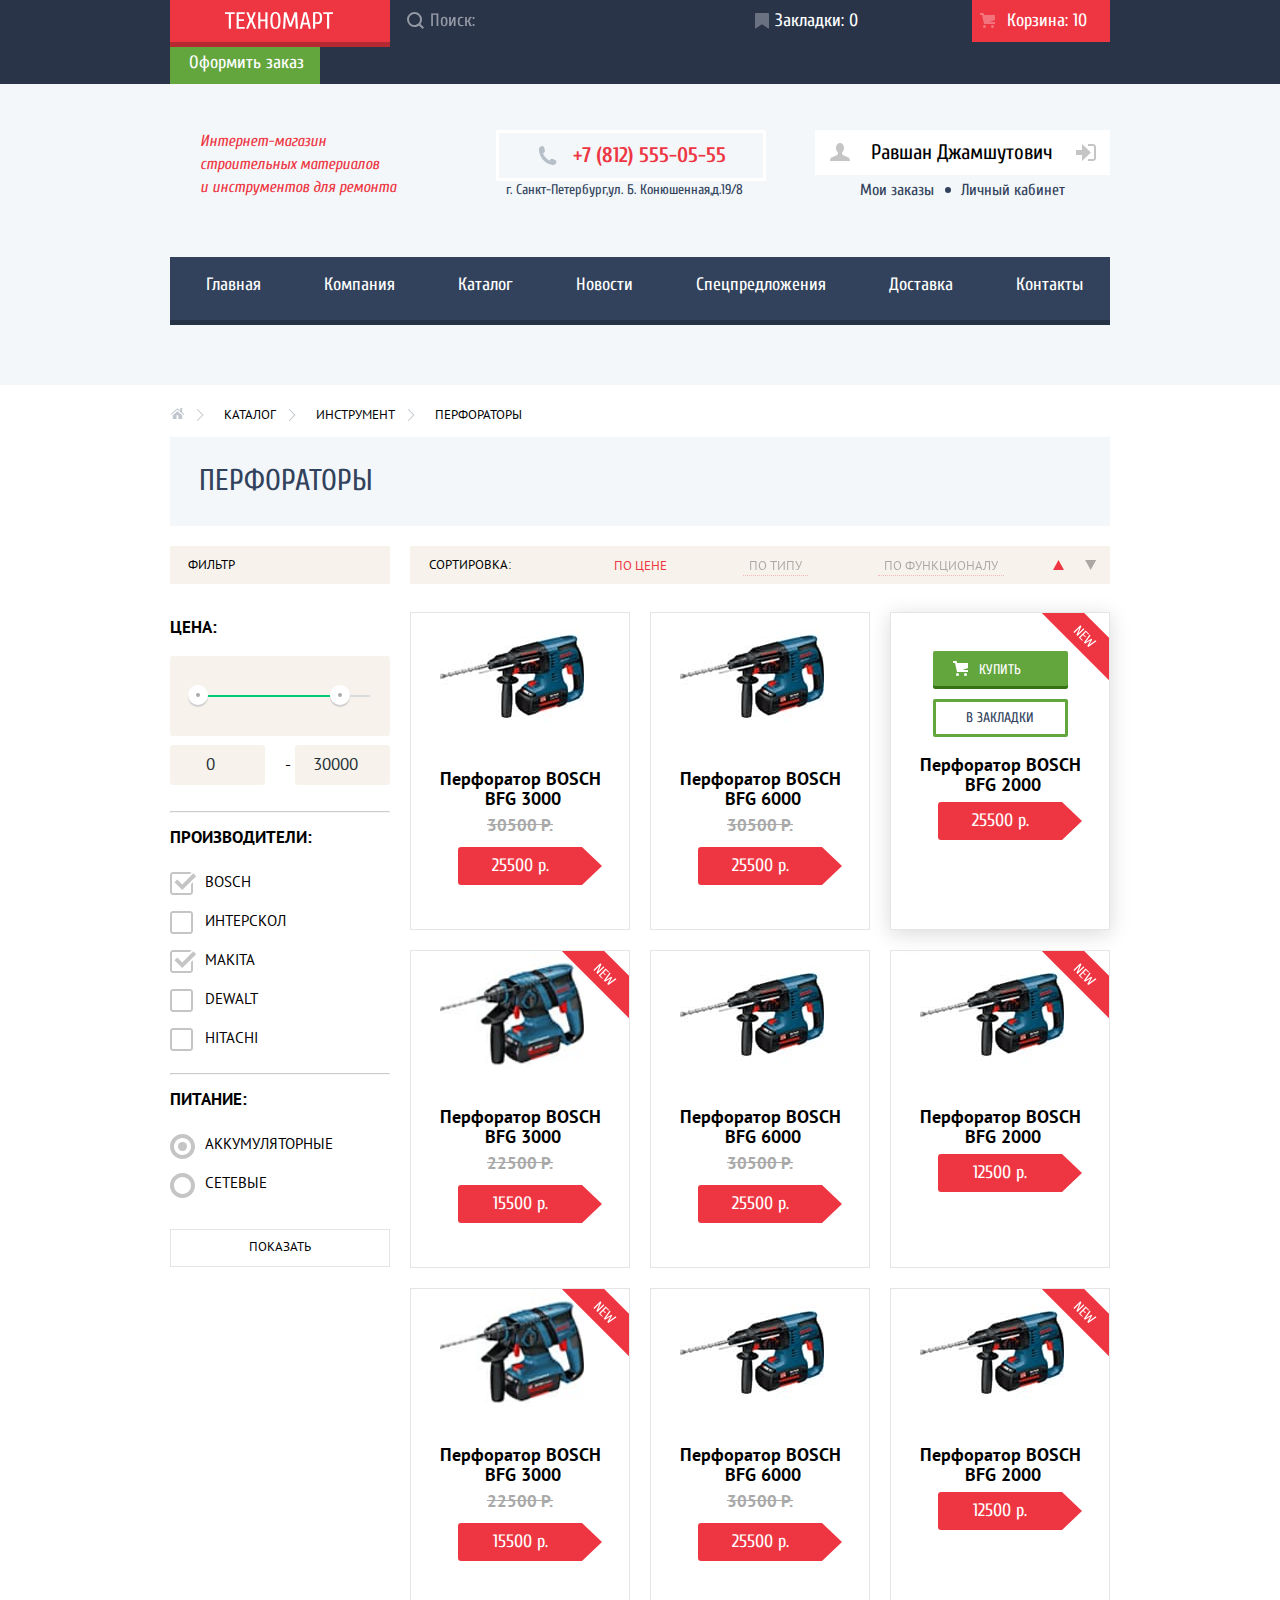
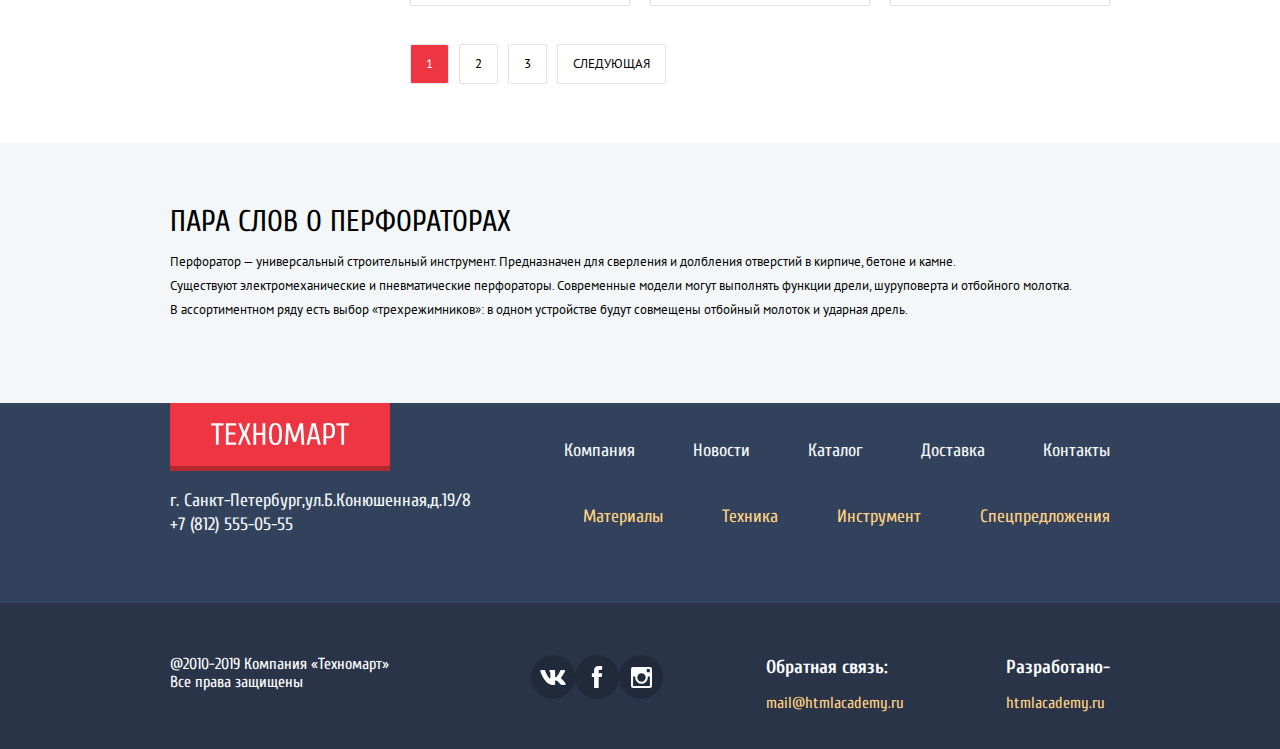
==== commit 21b40151: "К защите" ====
--- a/catalog.html
+++ b/catalog.html
@@ -4,8 +4,8 @@
     <meta charset="utf-8">
     <title>HTML Academy: Техномарт</title>
     <link href="https://fonts.googleapis.com/css2?family=Cuprum:ital,wght@0,400;0,700;1,400&family=PT+Sans:ital,wght@0,400;0,700;1,400&display=swap" rel="stylesheet">
-    <link href="css/normalize.css" rel="stylesheet">
-    <link href="css/style.css" rel="stylesheet">
+    <link href="css/normalize.min.css" rel="stylesheet">
+    <link href="css/style.min.css" rel="stylesheet">
   </head>
   <body class="page-body">
     <header class="main-header">
@@ -190,7 +190,6 @@
                 </div>
                 <h3 class="name-product">Перфоратор BOSCH <br>  BFG 2000</h3>
-                <span class="old-price">30500 р.</span>
                 <button class="new-price">25500 р.</button>
               </a>
             </li>
@@ -408,6 +407,6 @@
        </div>
        <button class="modal-close" type="button" aria-label="Закрыть"></button>
      </section>
-  <script src="js/modal-basket.js"></script>
+  <script src="js/modal-basket.min.js"></script>
   </body>
 </html>--- a/css/style.min.css
+++ b/css/style.min.css
@@ -0,0 +1 @@
+@-webkit-keyframes bounce{0%{-webkit-transform:translateY(-2000px);transform:translateY(-2000px)}70%{-webkit-transform:translateY(30px);transform:translateY(30px)}90%{-webkit-transform:translateY(-10px);transform:translateY(-10px)}to{-webkit-transform:translateY(0);transform:translateY(0)}}@keyframes bounce{0%{-webkit-transform:translateY(-2000px);transform:translateY(-2000px)}70%{-webkit-transform:translateY(30px);transform:translateY(30px)}90%{-webkit-transform:translateY(-10px);transform:translateY(-10px)}to{-webkit-transform:translateY(0);transform:translateY(0)}}@-webkit-keyframes shake{0%,to{-webkit-transform:translateX(0);transform:translateX(0)}10%,30%,50%,70%,90%{-webkit-transform:translateX(-10px);transform:translateX(-10px)}20%,40%,60%,80%{-webkit-transform:translateX(10px);transform:translateX(10px)}}@keyframes shake{0%,to{-webkit-transform:translateX(0);transform:translateX(0)}10%,30%,50%,70%,90%{-webkit-transform:translateX(-10px);transform:translateX(-10px)}20%,40%,60%,80%{-webkit-transform:translateX(10px);transform:translateX(10px)}}:root{--basic-blue: #32425c;--basic-blue-dark: #293449;--basic-yellow: #ffbf47;--basic-yellow-dark: #ffd180;--basic-pink: #ee3643;--basic-pink-dark: #ba2732;--basic-green: #63a63e;--basic-green-light: #5fbb2d;--basic-green-dark: #518534;--basic-grey: #b5b5b5;--basic-grey-light-one: #c5c5c5;--basic-grey-light: #e5e5e5;--basic-grey-dark: #a9a9a9;--basic-white: #ffffff;--basic-black: #000000;--basic-special: #f3f7f9}body{min-width:960px;margin:0;padding:0;font-family:"Cuprum",Arial,sans-serif;font-size:18px;line-height:24px;background-color:var(--basic-white);color:var(--basic-black)}h2{text-transform:uppercase;font-size:30px;line-height:30px;font-weight:400;margin:0}a{text-decoration:none;color:var(--basic-white)}ul{list-style:none}img{max-width:100%;height:auto}.visually-hidden:not(:focus):not(:active),input[type=checkbox].visually-hidden,input[type=radio].visually-hidden{position:absolute;width:1px;height:1px;margin:-1px;border:0;padding:0;white-space:nowrap;-webkit-clip-path:inset(100%);clip-path:inset(100%);clip:rect(0 0 0 0);overflow:hidden}fieldset{border:0}.page{height:100%}.page-body{min-height:100%;display:-ms-grid;display:grid;-ms-grid-rows:-webkit-min-content 1fr -webkit-min-content -webkit-min-content;-ms-grid-rows:min-content 1fr min-content min-content;grid-template-rows:-webkit-min-content 1fr -webkit-min-content -webkit-min-content;grid-template-rows:min-content 1fr min-content min-content;-ms-flex-line-pack:start;align-content:start}.container,.main-header{background-color:var(--basic-special)}.top-header{background-color:var(--basic-blue-dark);color:var(--basic-white);min-height:42px}.wrapper{display:-webkit-box;display:-ms-flexbox;display:flex;-ms-flex-wrap:wrap;flex-wrap:wrap;-webkit-box-pack:justify;-ms-flex-pack:justify;justify-content:space-between;position:relative}.main-menu,.wrapper,.wrapper-footer{width:940px;margin:0 auto}.logo-header{height:47px;position:absolute;z-index:1;top:0;left:0}.logo{background-color:var(--basic-pink);-webkit-box-shadow:inset 0 -5px 0 rgba(0,0,0,.24);box-shadow:inset 0 -5px 0 rgba(0,0,0,.24);width:220px}.button:active,.button:focus,.button:hover,.logo:active,.logo:focus,.logo:hover,.modal-order:active,.modal-order:focus,.modal-order:hover,.new-price:active,.new-price:focus,.new-price:hover,.popular-link:active,.popular-link:focus,.popular-link:hover,.slide-link:active,.slide-link:focus,.slide-link:hover{background-color:var(--basic-pink-dark)}.logo-header a{display:block;padding-left:55px;padding-top:12px}.logo-footer a{display:block;padding-left:41px;padding-top:20px}.search{width:270px;min-height:42px;margin-left:220px;border:0;background-color:inherit;padding-left:40px;position:relative;background-image:url(../img/icon-search.svg);background-repeat:no-repeat;background-position:17px 12px;opacity:.5}.search:hover{outline:0;opacity:1}.search:focus{background-color:var(--basic-white);outline:0;background-image:url(../img/icon-search-red.svg)}::-webkit-input-placeholder{color:var(--basic-white)}:-ms-input-placeholder{color:var(--basic-white)}:-moz-placeholder,::-moz-placeholder{color:var(--basic-white)}.basket,.bookmarks{display:block;padding:9px 40px;position:relative}.basket::before,.bookmarks::before{content:"";position:absolute;top:13px;left:20px;background-image:url(../img/icon-bookmark.svg);background-repeat:no-repeat;width:14px;height:16px;opacity:.3}.basket{padding:9px 23px 9px 35px;max-width:136px}.basket::before{left:8px;background-image:url(../img/icon-cart.svg);width:15px;height:15px}.basket:focus::before,.basket:hover::before,.bookmarks:focus::before,.bookmarks:hover::before{opacity:1}.basket:active,.bookmarks:active{background-color:#161d29;opacity:.5}.bottom-header{display:-webkit-box;display:-ms-flexbox;display:flex;padding-top:46px;padding-bottom:40px}.description{font-size:16px;line-height:23px;color:var(--basic-pink);font-style:italic;margin:0 0 0 30px;max-width:197px}.phone{position:relative;height:45px;margin:0 0 0 51px}.phone .phone-number{border:3px solid var(--basic-white);background-color:var(--basic-special);line-height:30px;font-weight:700;color:var(--basic-pink);position:relative;display:block;padding-top:7px;padding-bottom:8px;padding-left:74px;width:270px;min-height:45px}.phone-number::before{content:"";position:absolute;top:13px;left:39px;background-image:url(../img/icon-phone.svg);background-repeat:repeat;background-position:0 0;width:19px;height:19px}.address{font-size:14px;color:var(--basic-blue);position:absolute;top:48px;left:10px}.login,.phone .phone-number,.registration{font-size:21px;-webkit-box-sizing:border-box;box-sizing:border-box}.login,.registration{line-height:21px;color:var(--basic-black);background-color:var(--basic-white);margin:0;height:45px;text-align:center;padding-top:12px}.login{position:relative;width:121px;padding-left:30px}.registration{width:150px}.login::before{content:"";position:absolute;top:14px;left:19px;background-image:url(../img/icon-login.svg);background-repeat:no-repeat;width:20px;height:17px}.account:focus,.account:hover,.login:focus,.login:hover,.my-order:focus,.my-order:hover,.registration:focus,.registration:hover{color:var(--basic-pink)}.account:active,.login:active,.my-order:active,.registration:active,.user-link:active{color:var(--basic-grey-light-one)}.login:focus::before,.login:hover::before,.user-link:focus::after,.user-link:hover::after{background-image:url(../img/icon-login-active.svg)}.login:active::before{background-image:url(../img/icon-login.svg)}.main-menu{margin-bottom:60px}.main-footer,.main-menu{background-color:var(--basic-blue)}.main-menu ul{display:-webkit-box;display:-ms-flexbox;display:flex;-ms-flex-pack:distribute;justify-content:space-around;-ms-flex-wrap:wrap;flex-wrap:wrap;padding:0;margin:0;-webkit-box-shadow:inset 0 -5px 0 rgba(0,0,0,.24);box-shadow:inset 0 -5px 0 rgba(0,0,0,.24)}.main-navigation a{display:block;padding:16px 20px 28px 28px}.main-menu a:focus,.main-menu a:hover{background-color:var(--basic-blue-dark)}.main-menu a:active{opacity:.5}.main-blocks{padding-top:59px;padding-bottom:59px;width:940px;margin:0 auto;display:-ms-grid;display:grid;-ms-grid-columns:1fr 20px 1fr 20px 1fr;grid-template-columns:1fr 1fr 1fr;grid-row-gap:20px;grid-column-gap:20px}.category{width:300px;min-height:123px;color:var(--basic-white);padding-left:23px;-webkit-box-sizing:border-box;box-sizing:border-box;position:relative}.category-materials{background-color:#ffbf47}.category-materials::after{content:"";position:absolute;width:44px;height:65px;background-image:url(../img/icon-1.svg);background-repeat:no-repeat;left:213px;bottom:27px}.category-materials::before{content:"";position:absolute;width:70px;height:70px;background-image:url(../img/sticker-new.svg);right:0;top:0}.category-tool{background-color:#3bbce3}.category-tool::after{content:"";position:absolute;width:75px;height:61px;background-image:url(../img/icon-2.svg);background-repeat:no-repeat;left:194px;bottom:28px}.category-technic{background-color:#dc91d8}.category-delivery::after,.category-discounts::after,.category-technic::after{content:"";position:absolute;width:78px;height:62px;background-image:url(../img/icon-3.svg);background-repeat:no-repeat;left:191px;bottom:30px}.category-discounts{background-color:#8ed78f;-ms-grid-column:3;grid-column-start:3;-ms-grid-column-span:1;grid-column-end:4}.category-delivery::after,.category-discounts::after{width:59px;height:72px;background-image:url(../img/icon-4.svg);left:216px;bottom:25px}.category-delivery{background-color:#ffc047}.category-delivery::after{width:78px;height:63px;background-image:url(../img/icon-5.svg);left:211px;bottom:28px}.category-link{display:block;width:135px;height:28px;font-size:14px;line-height:18px;text-transform:uppercase;text-align:center;padding-top:10px;background-color:rgba(255,255,255,.3)}.category-link:hover{background-color:rgba(197,197,197,.3)}.category-link:focus{background-color:rgba(169,169,169,.3)}.slide{-ms-grid-column:1;grid-column-start:1;-ms-grid-column-span:2;grid-column-end:3;-ms-grid-row:2;grid-row-start:2;-ms-grid-row-span:2;grid-row-end:4;margin:0;padding:0}.slide-item{position:relative}.slide-item::after,.slide-item::before{content:"";position:absolute;width:22px;height:40px;top:122px}.slide-item::after{background-image:url(../img/icon-right.svg);right:21px}.slide-item::before{background-image:url(../img/icon-left.svg);left:21px}.slide-title{top:23px}.slide-description,.slide-title{position:absolute;left:24px;z-index:2;color:var(--basic-white)}.slide-title{font-size:36px;line-height:36px;font-weight:700}.slide-description{top:50px}.slide-link{background-color:var(--basic-pink);position:absolute;left:24px;bottom:27px;padding:11px 46px 9px;font-size:14px;line-height:18px;text-transform:uppercase}.wrapper-description-items{background-color:var(--basic-special)}.description-items{width:940px;margin:59px auto 0;padding-top:64px;padding-bottom:68px}.popular-title{color:var(--basic-blue);padding-top:29px;padding-bottom:30px;padding-left:28px}.popular-link{font-size:14px;background-color:var(--basic-pink);text-transform:uppercase;margin-right:14px;height:38px;padding:11px 24px 9px;-webkit-box-sizing:border-box;box-sizing:border-box}.logo-brand,.popular{display:-webkit-box;display:-ms-flexbox;display:flex}.popular{margin-bottom:20px;background-color:#f9f5f0;-webkit-box-pack:justify;-ms-flex-pack:justify;justify-content:space-between;-webkit-box-align:center;-ms-flex-align:center;align-items:center;width:100%}.logo-brand{-ms-flex-wrap:wrap;flex-wrap:wrap;padding-bottom:70px}.logo-brand-link{margin-right:20px;margin-top:20px}.logo-brand .logo-brand-link:nth-child(4n){margin-right:0}.logo-brand img:focus,.logo-brand img:hover{-webkit-box-shadow:0 4px 20px rgba(0,0,0,.15);box-shadow:0 4px 20px rgba(0,0,0,.15)}.logo-brand img:active{opacity:.5;-webkit-box-shadow:0 4px 20px rgba(0,0,0,.15);box-shadow:0 4px 20px rgba(0,0,0,.15)}.contacts p,.description-company p,.text{font-family:"PT Sans","Arial",sans-serif;font-style:normal;font-weight:400;font-size:13px;line-height:24px}.service{padding-top:64px;width:470px}.advantages{padding:0;margin-top:70px;width:240px;display:-webkit-box;display:-ms-flexbox;display:flex;-webkit-box-orient:vertical;-webkit-box-direction:normal;-ms-flex-direction:column;flex-direction:column}.advantages-item{font-size:21px;line-height:30px;font-weight:700;padding-top:14px;padding-left:22px;background-color:var(--basic-blue);color:var(--basic-white);-webkit-box-shadow:0 1px 0 #293449,inset 0 1px 0 #405069;box-shadow:0 1px 0 #293449,inset 0 1px 0 #405069;min-height:61px;-webkit-box-sizing:border-box;box-sizing:border-box}.advantages-item:focus,.advantages-item:hover{background-color:var(--basic-blue-dark);cursor:pointer}.advantages-item-current{background-color:var(--basic-white);color:var(--basic-blue);-webkit-box-shadow:none;box-shadow:none}.advantages-item-current:focus,.advantages-item-current:hover{color:var(--basic-white)}.advantages::after,.dostavka h2::after{content:"";position:absolute;background-repeat:no-repeat}.advantages::after{background-image:url(../img/line-advantages.svg);width:10px;height:279px;top:190px;left:230px}.dostavka{width:619px;margin-top:235px;margin-left:-220px;padding-bottom:128px}.dostavka h2::after{background-image:url(../img/dostavka.png);width:468px;height:261px;right:0;top:255px}.title{color:var(--basic-blue)}.description-company{width:460px;padding-top:70px;padding-bottom:70px}.button{text-transform:uppercase;background-color:var(--basic-pink);font-size:14px;line-height:18px;display:block;padding-left:40px;padding-top:11px;min-height:38px;margin-top:20px;-webkit-box-sizing:border-box;box-sizing:border-box}.button-company{width:220px}.button-contact{border:0;color:var(--basic-white);padding:0;width:300px}.order{background-color:var(--basic-green);width:150px;height:42px;padding-top:9px;padding-left:19px;-webkit-box-sizing:border-box;box-sizing:border-box}.buy:focus,.buy:hover,.order:focus,.order:hover{background-color:var(--basic-green-light)}.order:active{background-color:var(--basic-green)}.order a:active{color:rgba(255,255,255,.5)}.container-bottom-footer,.main-footer{display:-webkit-box;display:-ms-flexbox;display:flex}.container-bottom-footer{-ms-flex-wrap:wrap;flex-wrap:wrap;-webkit-box-pack:justify;-ms-flex-pack:justify;justify-content:space-between;width:940px;margin:0 auto}.main-footer{-webkit-box-pack:center;-ms-flex-pack:center;justify-content:center}.contacts{width:300px;padding-top:70px;padding-bottom:70px}.list-company{margin:0;padding:0}.list-company li{font-family:"Cuprum","Arial",sans-serif;font-size:18px;line-height:24px;position:relative;padding:0 0 0 37px}.list-company li::before{content:"";width:25px;height:2px;background-color:var(--basic-pink);position:absolute;top:10px;left:0}.wrapper-footer{display:-ms-grid;display:grid;-ms-grid-columns:6;grid-template-columns:6;-ms-grid-rows:2;grid-template-rows:2}.wrapper-footer>:nth-child(1){-ms-grid-row:1;-ms-grid-column:1}.container-bottom-header,.container-top-header{display:-webkit-box;display:-ms-flexbox;display:flex;-webkit-box-pack:justify;-ms-flex-pack:justify;justify-content:space-between}.container-bottom-header ul,.main-footer ul{-ms-flex-wrap:wrap;flex-wrap:wrap;-webkit-box-pack:justify;-ms-flex-pack:justify;justify-content:space-between;padding:0}.main-footer ul{width:546px;display:-webkit-box;display:-ms-flexbox;display:flex;margin:36px 0 0}.container-bottom-header ul{width:527px;margin:34px 0 74px}.container-bottom-header ul,.footer-social ul,.social-button{display:-webkit-box;display:-ms-flexbox;display:flex}.social-button{-webkit-box-align:center;-ms-flex-align:center;align-items:center;-webkit-box-pack:center;-ms-flex-pack:center;justify-content:center;width:44px;height:44px;background-color:#212a3a;border-radius:50%}.container-bottom-footer{padding-top:36px;padding-bottom:34px}.logo-footer{height:68px}.bottom-footer{background-color:var(--basic-blue-dark);color:var(--basic-white);font-size:16px;line-height:18px}.adress-footer,.main-footer a{color:var(--basic-special)}.main-footer a:focus,.main-footer a:hover{text-decoration:underline}.main-footer a:active{opacity:.5;text-decoration:none}.additional-footer-menu .additional-footer-menu-link,.mail,.url{color:var(--basic-yellow-dark)}.additional-footer-menu .additional-footer-menu-link:focus,.additional-footer-menu .additional-footer-menu-link:hover,.mail:focus,.mail:hover,.url:focus,.url:hover{text-decoration:underline}.additional-footer-menu .additional-footer-menu-link:active{text-decoration:none;opacity:.5}.social-button{color:inherit}.social-button:active,.social-button:focus,.social-button:hover{background-color:var(--basic-pink)}.mail:active,.url:active{color:var(--basic-pink)}.add-basket{background-color:var(--basic-pink)}.user-link{font-size:21px;line-height:21px;color:var(--basic-black);background-color:var(--basic-white);display:block;padding:12px 57px 12px 56px;position:relative}.user-link::after,.user-link::before{content:"";position:absolute;background-repeat:no-repeat;width:20px}.user-link::before{top:13px;left:15px;background-image:url(../img/icon-user.svg);height:18px}.user-link::after{top:14px;right:14px;background-image:url(../img/icon-login.svg);height:17px}.user-link:focus::before,.user-link:hover::before{background-image:url(../img/icon-user-active.svg)}.user{margin-bottom:42px;position:relative}.account,.my-order{font-size:16px;color:var(--basic-blue);position:absolute;top:48px}.my-order{left:45px}.my-order::after{content:"";position:absolute;width:6px;height:6px;background-color:var(--basic-blue);border-radius:50%;top:9px;right:-17px}.my-order:hover::after{background-color:var(--basic-pink)}.account{right:45px}.page-catalog{display:-ms-grid;display:grid;-ms-grid-columns:220px 1fr;grid-template-columns:220px 1fr;width:940px;margin:0 auto}.page-catalog .title-product{grid-column:1/-1;background-color:var(--basic-special)}.page-catalog .breadcrumbs{grid-column:1/-1}.breadcrumbs{display:-webkit-box;display:-ms-flexbox;display:flex;-ms-flex-wrap:wrap;flex-wrap:wrap;-webkit-box-pack:start;-ms-flex-pack:start;justify-content:flex-start;padding:0;margin-top:21px;position:relative}.breadcrumbs,.breadcrumbs a{font-family:"PT Sans","Arial",sans-serif;list-style:none;text-transform:uppercase;color:var(--basic-black);font-size:13px;line-height:18px}.breadcrumbs li{position:relative;margin-right:40px}.breadcrumbs li::after{content:"";position:absolute;width:8px;height:12px;background-image:url(../img/icon-right-small.svg);background-repeat:no-repeat;background-position:0 0;top:3px;right:-20px}.breadcrumbs li:last-child{margin-right:0}.breadcrumbs-current::after{display:none}.filter,.sort{background-color:#f7f3ec;margin-top:20px}.filter{-ms-grid-column:1;grid-column-start:1;-ms-grid-row:3;grid-row-start:3;padding-top:10px;padding-left:18px;-webkit-box-sizing:border-box;box-sizing:border-box;height:38px;font-family:"PT Sans","Arial",sans-serif;font-size:13px;line-height:18px;text-transform:uppercase}.sort{display:-webkit-box;display:-ms-flexbox;display:flex;-ms-flex-wrap:wrap;flex-wrap:wrap;min-height:38px;-webkit-box-pack:justify;-ms-flex-pack:justify;justify-content:space-between;-webkit-box-align:center;-ms-flex-align:center;align-items:center;margin-left:20px;margin-bottom:28px;position:relative}.sort-title{font-family:"PT Sans","Arial",sans-serif;margin:0;padding-left:19px;font-size:13px;line-height:18px}.sort-list{display:-webkit-box;display:-ms-flexbox;display:flex;margin:0;padding:0}.sort-list li{padding:0;display:inline;margin-right:70px}.sort-list li:last-child{padding:0;display:inline;margin-right:106px}.sort-list-item{font-family:"PT Sans","Arial",sans-serif;border:0;background-color:inherit;font-size:13px;line-height:17px;opacity:.3;text-transform:uppercase;border-bottom:1px dotted var(--basic-pink)}.sort-list-item-current:focus,.sort-list-item-current:hover,.sort-list-item:focus,.sort-list-item:hover{opacity:1;border-bottom:1px solid var(--basic-pink);outline:0}.sort-list-item-current{color:var(--basic-pink);border:0;text-transform:uppercase;background-color:inherit;font-size:13px;font-family:"PT Sans","Arial",sans-serif}.sort-list-item-current:focus,.sort-list-item-current:hover{color:var(--basic-black)}.sort-list li:last-child::after{content:"";position:absolute;width:11px;height:10px;background-image:url(../img/icon-down-dir-red.svg);color:red;top:14px;right:46px}.sort-list li:last-child::before{content:"";position:absolute;width:11px;height:10px;background-image:url(../img/icon-down-dir.svg);top:14px;right:14px;opacity:.3}.filter-item{margin:0;padding:0;border:0}.range-filter{width:220px;margin-top:14px}.filter-item legend{font-family:"PT Sans","Arial",sans-serif;font-size:17px;line-height:30px;text-transform:uppercase;font-weight:700}.range-controls{position:relative;height:41px;background-color:#f7f3ec;border-radius:3px;margin-bottom:9px;padding-top:39px;padding-right:20px;padding-left:20px}.range-controls .scale{height:2px;background:#d7dcde}.range-controls .bar{width:80%;height:2px;background:#00ca74}.range-controls .toggle{width:4px;height:4px;padding:0;border:8px solid #fff;background-color:#ababab;border-radius:50%;-webkit-box-shadow:0 2px 1px 0 #cfcfcf;box-shadow:0 2px 1px 0 #cfcfcf;position:absolute;top:29px;left:0;cursor:pointer}.range-controls .toggle-min{left:18px}.range-controls .toggle-max{left:160px}.price-controls{display:-webkit-box;display:-ms-flexbox;display:flex;-webkit-box-pack:justify;-ms-flex-pack:justify;justify-content:space-between}.filters .list-item-brand,.filters .list-item-type,.price-controls label{text-transform:uppercase;font-family:"PT Sans","Arial",sans-serif;font-size:17px}.price-controls input{font-family:inherit;font-size:inherit;text-align:center;color:#283136;border:0;border-radius:3px;background:#f7f3ec;padding:10px;width:75px}.filter-brand,.filter-type{padding:0;margin:0}.filters .list-item-brand,.filters .list-item-type{padding:0;margin:0;font-size:15px;line-height:19px}.list-item-title{font-family:"PT Sans","Arial",sans-serif;font-weight:700;font-size:17px;line-height:30px;text-transform:uppercase}.filter-option label{position:relative;display:block;cursor:pointer;-webkit-user-select:none;-moz-user-select:none;-ms-user-select:none;user-select:none}.list-item-brand .filter-option,.list-item-type .filter-option{margin-top:20px;margin-left:35px}.filter-input-checkbox:not(:checked)+label::before{content:"";position:absolute;width:23px;height:23px;background-image:url(../img/checkbox-off.svg);background-repeat:no-repeat;left:-35px}.filter-input-checkbox:active+label,.filter-input-radio:active+label{opacity:.3}.filter-input-checkbox:checked+label::after{content:"";position:absolute;left:-35px;width:27px;height:23px;background-image:url(../img/checkbox-on.svg);background-repeat:no-repeat}.line-form{color:var(--basic-grey-light);opacity:.5;display:block;margin-top:26px}.filter-input-radio:not(:checked)+label::before{content:"";position:absolute;width:25px;height:25px;background-image:url(../img/radio-off.svg);background-repeat:no-repeat;left:-35px}.filter-input-radio:checked+label::after{content:"";position:absolute;left:-35px;width:25px;height:25px;background-image:url(../img/radio-on.svg);background-repeat:no-repeat}.filter-button{font-family:"PT Sans","Arial",sans-serif;font-size:13px;text-transform:uppercase;background-color:var(--basic-white);color:var(--basic-black);border:1px solid var(--basic-grey-light);margin-top:37px;width:220px;min-height:38px;text-align:center;vertical-align:middle}.filter-button:focus,.filter-button:hover{opacity:.5}.title-product{color:var(--basic-blue);text-transform:uppercase;font-weight:400;line-height:30px;font-size:30px;margin:0;padding-top:29px;padding-bottom:30px;padding-left:29px}.catalog{-ms-grid-column:2;grid-column-start:2;-ms-grid-row:4;grid-row-start:4;margin-left:20px}.catalog-list,.catalog-list .catalog-item{display:-webkit-box;display:-ms-flexbox;display:flex}.catalog-list{-ms-flex-wrap:wrap;flex-wrap:wrap;padding:0;margin:0 0 18px;list-style:none}.catalog-list .catalog-item{-webkit-box-orient:vertical;-webkit-box-direction:normal;-ms-flex-direction:column;flex-direction:column;-webkit-box-align:center;-ms-flex-align:center;align-items:center;-webkit-box-sizing:border-box;box-sizing:border-box;width:220px;min-height:318px;margin-right:20px;margin-bottom:20px;border:1px solid var(--basic-grey-light);position:relative;text-align:center}.catalog-item-current::before,.catalog-item-new::before{content:"";position:absolute;width:70px;height:70px;background-image:url(../img/sticker-new.svg);background-repeat:no-repeat;right:0;top:0}.catalog-item:nth-child(3n){margin-right:0}.catalog-list .catalog-item-index{margin-right:20px}.catalog-item-index:nth-child(4n){margin-right:0}.catalog-item-image,.catalog-item-image-current{width:144px;height:128px;-o-object-fit:contain;object-fit:contain;margin:0 0 28px}.name-product,.old-price{font-family:"PT Sans","Arial",sans-serif;font-weight:700;font-size:18px;line-height:20px;color:var(--basic-black);margin-bottom:7px}.old-price{color:var(--basic-grey-dark);text-decoration:line-through;text-transform:uppercase;display:block;font-size:17px;line-height:18px;margin-bottom:13px}.new-price{color:#fff;border-radius:3px 0 0 3px;-moz-border-radius:3px 0 0 3px;-webkit-border-radius:3px 0 0 3px;background:var(--basic-pink);border:0;position:relative;width:124px;height:38px}.new-price::before{left:100%;border:solid transparent;content:" ";height:0;width:0;position:absolute;border-top:19px solid transparent;border-bottom:19px solid transparent;border-left:20px solid var(--basic-pink);top:0}.new-price:active::before,.new-price:focus::before,.new-price:hover::before{border-left:20px solid var(--basic-pink-dark)}.page-navigation{margin:0;padding:0;display:-webkit-box;display:-ms-flexbox;display:flex;-ms-flex-wrap:wrap;flex-wrap:wrap}.page-navigation-item{margin-left:10px}.page-navigation-item:first-child{margin-left:0}.page-navigation-item a{font-family:"PT Sans","Arial",sans-serif;font-size:13px;line-height:18px;text-transform:uppercase;display:block;padding:10px 15px;color:var(--basic-black);border:1px solid var(--basic-grey-light);border-radius:2px}.page-navigation-current a{color:var(--basic-white);background-color:var(--basic-pink)}.page-navigation-item a:focus,.page-navigation-item a:hover{border:1px solid var(--basic-grey)}.page-navigation-item a:active{border:1px solid var(--basic-pink)}.bookmark,.buy{font-family:"Cuprum","Arial",sans-serif;text-transform:uppercase;font-size:14px;line-height:18px;width:135px;height:38px;border-radius:2px}.buy{-webkit-box-shadow:inset 0 -3px 0 #367315;box-shadow:inset 0 -3px 0 #367315;background-color:var(--basic-green);border:0;color:var(--basic-white);margin-top:38px;background-image:url(../img/icon-cart.svg);background-repeat:no-repeat;background-position:20px 10px}.bookmark{color:var(--basic-blue);border:3px solid var(--basic-green);background-color:var(--basic-white);margin-top:10px}.bookmark:focus,.bookmark:hover{border-color:var(--basic-blue)}.bookmark:active{opacity:.5}.catalog-item-button{position:absolute;left:0;top:0;display:none}.catalog-item-button-current{display:block;position:relative}.catalog-item-image-current{display:none}.catalog-item-current,.catalog-item:focus,.catalog-item:hover{-webkit-box-shadow:0 4px 20px rgba(0,0,0,.15);box-shadow:0 4px 20px rgba(0,0,0,.15)}.catalog-item-current:focus .button-current,.catalog-item-current:hover .button-current,.catalog-item:focus .catalog-image,.catalog-item:hover .catalog-image{display:none}.catalog-item-current:focus .catalog-item-image-current,.catalog-item-current:hover .catalog-item-image-current,.catalog-item:focus .catalog-item-button,.catalog-item:hover .catalog-item-button{display:block}.modal{display:none;position:fixed;top:0;right:0;bottom:0;left:0;margin:auto;background-color:var(--basic-white);-webkit-box-shadow:0 4px 20px rgba(0,0,0,.15);box-shadow:0 4px 20px rgba(0,0,0,.15)}.modal-show{display:block;-webkit-animation:bounce .6s;animation:bounce .6s}.modal-error{-webkit-animation:shake .6s;animation:shake .6s}.modal-basket{width:620px;height:282px;text-align:center}.modal-title{text-transform:none;font-size:24px;padding-top:73px;padding-bottom:67px;font-weight:700}.modal-title::before{position:absolute;content:"";background-image:url(../img/icon-mark.svg);width:66px;height:66px;left:81px;top:55px}.modal-title::after{position:absolute;content:"";background:var(--basic-pink);width:620px;height:7px;top:0;left:0}.wrapper-modal-button{background-color:var(--basic-grey-light)}.modal-continue,.modal-order{margin-top:37px;margin-bottom:37px;border:0;font-size:14px;line-height:18px;text-transform:uppercase;padding:11px 46px 9px 47px}.modal-order{background-color:var(--basic-pink);color:var(--basic-white)}.modal-continue{background-color:var(--basic-white);margin-left:10px}.modal-continue:active,.modal-order:active{border:0}.modal-close{position:absolute;top:0;right:0;width:21px;height:21px;border:0;cursor:pointer;background-color:transparent}.modal-close::after,.modal-close::before{content:"";position:absolute;top:18px;right:11px;width:19px;height:3px;background-color:var(--basic-pink)}.modal-close::before{-webkit-transform:rotate(45deg);-ms-transform:rotate(45deg);transform:rotate(45deg)}.modal-close::after{-webkit-transform:rotate(-45deg);-ms-transform:rotate(-45deg);transform:rotate(-45deg)}.modal-form{width:620px;height:430px;-webkit-box-shadow:0 4px 20px rgba(0,0,0,.15);box-shadow:0 4px 20px rgba(0,0,0,.15)}.modal-user-email::before{content:"";position:absolute;width:620px;height:7px;background-color:var(--basic-pink);top:0;left:0}.write-us{display:-webkit-box;display:-ms-flexbox;display:flex;-ms-flex-wrap:wrap;flex-wrap:wrap;-webkit-box-pack:center;-ms-flex-pack:center;justify-content:center;padding-bottom:37px;margin-top:30px}.modal-form-item{width:220px}.modal-form-area,.user-email,.user-name{-webkit-box-sizing:border-box;box-sizing:border-box}.modal-form-area{width:460px;min-height:114px;margin:0 auto}.user-email,.user-name{width:100%}.user-email,.user-name,.user-text{border:2px solid var(--basic-grey-light-one);border-radius:2px;padding-top:7px;padding-bottom:7px;padding-left:12px;margin-top:11px}.modal-user-email{padding-left:20px}.user-text{width:460px;min-height:114px;-webkit-box-sizing:border-box;box-sizing:border-box}.modal-form::-webkit-input-placeholder{color:var(--basic-grey-dark);font-size:13px;font-family:PT-Sans}.modal-form:-ms-input-placeholder{color:var(--basic-grey-dark);font-size:13px;font-family:PT-Sans}.modal-form:-moz-placeholder,.modal-form::-moz-placeholder{color:var(--basic-grey-dark);font-size:13px;font-family:PT-Sans}.modal-form-item label{font-size:18px}.wrapper-modal-submit{margin-top:37px;background-color:#f4f4f4;width:620px}.modal-map::before,.modal-submit{background-color:var(--basic-pink)}.modal-submit{border:0;font-size:14px;color:var(--basic-white);text-transform:uppercase;padding:11px 200px;margin:37px 80px}.modal-map{width:943px;height:449px;border:0}.modal-map::before{content:"";position:absolute;width:943px;height:7px;top:0;left:0}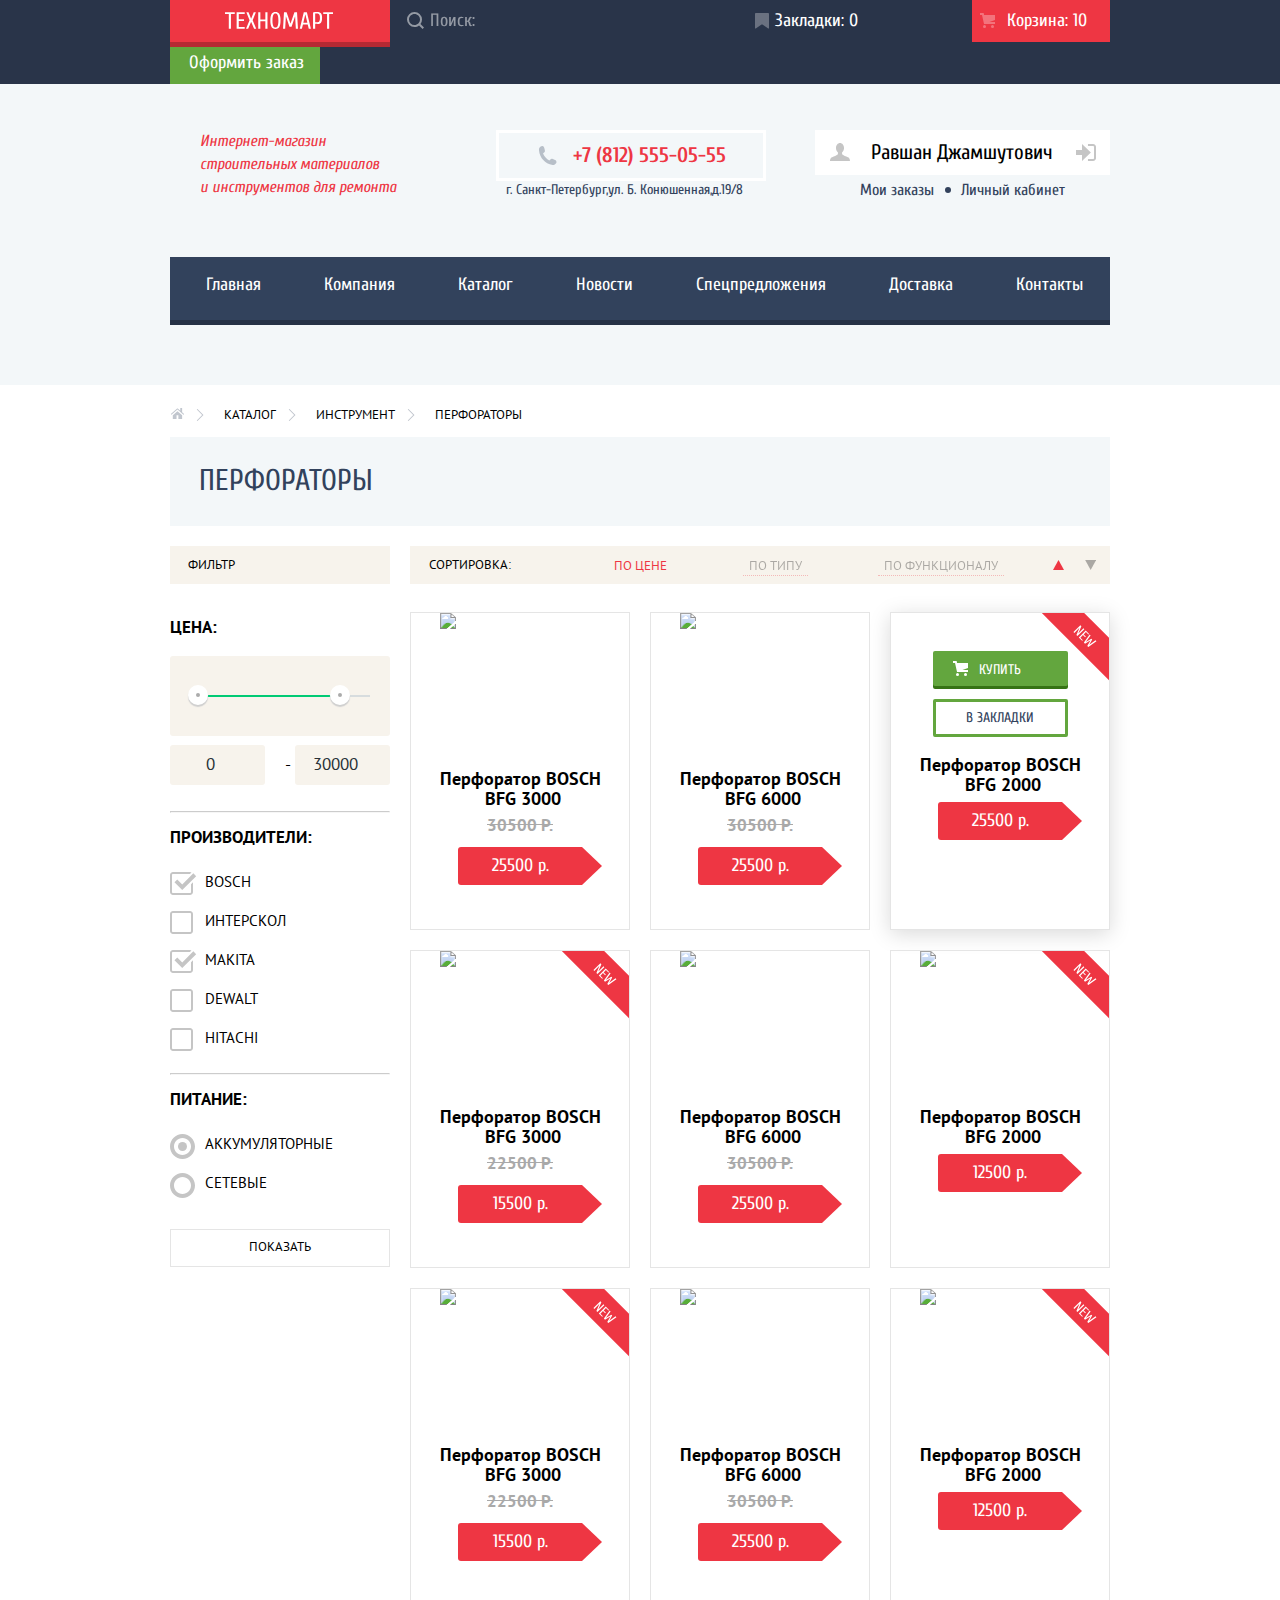
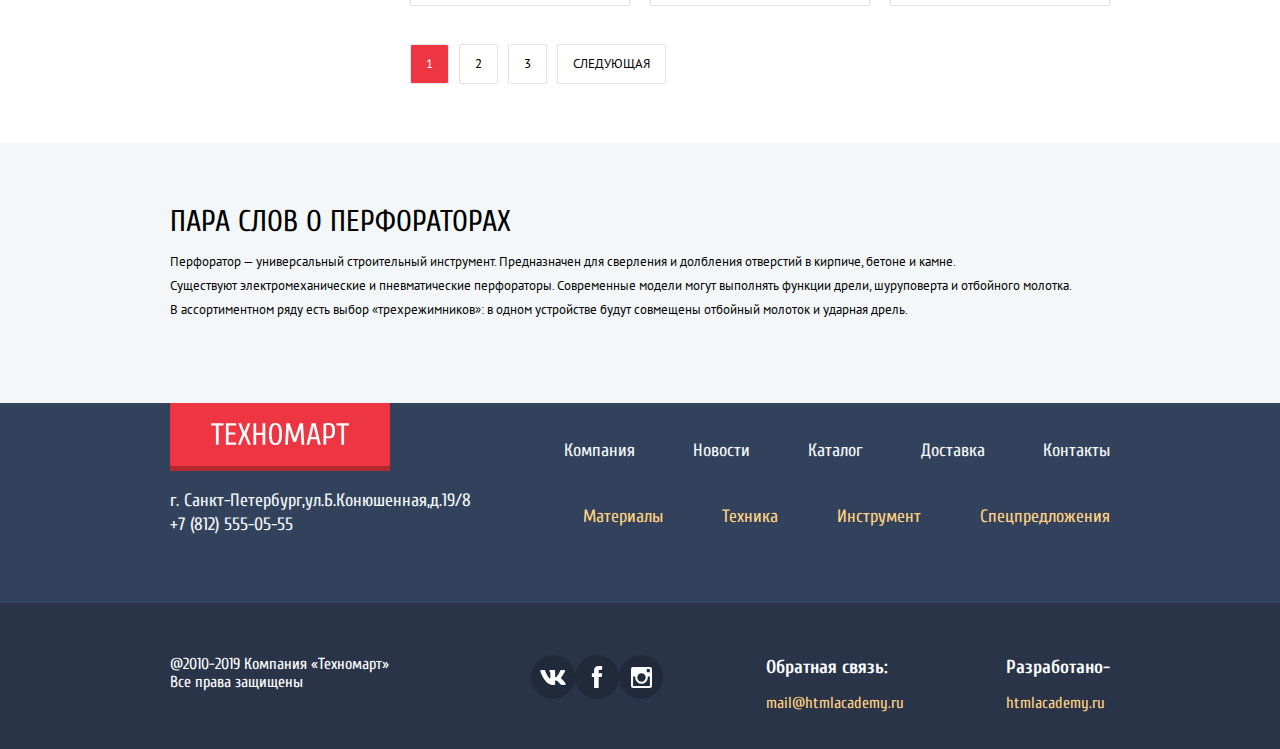
==== commit 80c9e496: "Первая защита" ====
--- a/catalog.html
+++ b/catalog.html
@@ -16,7 +16,9 @@
                 <img src="img/logo-technomart.svg" width="108" height="18" alt="Техномарт">
               </a>
             </div>
-            <input type="search" class="search" placeholder="Поиск:">
+            <label>
+              <input type="search" class="search" placeholder="Поиск:">
+            </label>
             <a href="" class="bookmarks">Закладки: 0</a>
             <a href="" class="basket add-basket">Корзина: 10</a>
             <a href="" class="order">Оформить заказ</a>
@@ -30,7 +32,7 @@
  <br> и инструментов для ремонта
             </p>
             <p class="phone">
-              <span class="phone-number">+7 (812) 555-05-55</span>
+              <a href="tel:+78125550555" class="phone-number">+7 (812) 555-05-55</a>
               <span class="address">г. Санкт-Петербург,ул. Б. Конюшенная,д.19/8</span>
             </p>
             <div class="user">
@@ -146,9 +148,7 @@
             <li class="catalog-item">
               <a href="">
                 <p class="catalog-item-image">
-                  <img src="img/catalog/Perforator-BOSCH -BFG-6000.jpg" width="144" height="128" alt="Перфоратор BOSCH -BFG 6000" class="catalog-image">
+                  <img src="img/catalog/Perforator-boschbfg-6000.jpg" width="144" height="128" alt="Перфоратор boschbfg 6000" class="catalog-image">
                 </p>
                 <h3 class="name-product">Перфоратор BOSCH <br>  BFG 3000</h3>
@@ -163,9 +163,7 @@
             <li class="catalog-item">
               <a href="">
                 <p class="catalog-item-image">
-                  <img src="img/catalog/Perforator-BOSCH -BFG-6000.jpg" width="144" height="128" alt="Перфоратор BOSCH -BFG 6000" class="catalog-image">
+                  <img src="img/catalog/Perforator-boschbfg-6000.jpg" width="144" height="128" alt="Перфоратор boschbfg 6000" class="catalog-image">
                 </p>
                 <h3 class="name-product">Перфоратор BOSCH <br>  BFG 6000</h3>
@@ -180,9 +178,7 @@
             <li class="catalog-item catalog-item-current">
               <a href="">
                 <p class="catalog-item-image-current">
-                    <img src="img/catalog/Perforator-BOSCH -BFG-6000.jpg" width="144" height="128" alt="Перфоратор BOSCH -BFG 6000">
+                    <img src="img/catalog/Perforator-boschbfg-6000.jpg" width="144" height="128" alt="Перфоратор boschbfg 6000">
                 </p>
                 <div class="catalog-item-button-current">
                   <button type="button" class="buy button-current"><span class="icon-cart"><span>Купить</button>
@@ -196,9 +192,7 @@
             <li class="catalog-item catalog-item-new">
               <a href="">
                 <p class="catalog-item-image">
-                  <img src="img/catalog/Perforator-BOSCH -BFG-3000.jpg" width="144" height="128" alt="Перфоратор BOSCH -BFG 3000" class="catalog-image">
+                  <img src="img/catalog/Perforator-boschbfg-3000.jpg" width="144" height="128" alt="Перфоратор boschbfg 3000" class="catalog-image">
                 </p>
                 <h3 class="name-product">Перфоратор BOSCH <br>  BFG 3000</h3>
@@ -213,9 +207,7 @@
             <li class="catalog-item">
               <a href="">
                 <p class="catalog-item-image">
-                  <img src="img/catalog/Perforator-BOSCH -BFG-6000.jpg" width="144" height="128" alt="Перфоратор BOSCH -BFG 6000" class="catalog-image">
+                  <img src="img/catalog/Perforator-boschbfg-6000.jpg" width="144" height="128" alt="Перфоратор boschbfg 6000" class="catalog-image">
                 </p>
                 <h3 class="name-product">Перфоратор BOSCH <br>  BFG 6000</h3>
@@ -230,9 +222,7 @@
             <li class="catalog-item">
               <a href="">
                 <p class="catalog-item-image catalog-item-new">
-                  <img src="img/catalog/Perforator-BOSCH -BFG-2000.jpg" width="144" height="128" alt="Перфоратор BOSCH -BFG 2000" class="catalog-image">
+                  <img src="img/catalog/Perforator-boschbfg-2000.jpg" width="144" height="128" alt="Перфоратор boschbfg 2000" class="catalog-image">
                 </p>
                 <h3 class="name-product">Перфоратор BOSCH <br>  BFG 2000</h3>
@@ -246,9 +236,7 @@
             <li class="catalog-item catalog-item-new">
               <a href="">
                 <p class="catalog-item-image">
-                  <img src="img/catalog/Perforator-BOSCH -BFG-3000.jpg" width="144" height="128" alt="Перфоратор BOSCH -BFG 3000" class="catalog-image">
+                  <img src="img/catalog/Perforator-boschbfg-3000.jpg" width="144" height="128" alt="Перфоратор boschbfg 3000" class="catalog-image">
                 </p>
                 <h3 class="name-product">Перфоратор BOSCH <br>  BFG 3000</h3>
@@ -263,9 +251,7 @@
             <li class="catalog-item">
               <a href="">
                 <p class="catalog-item-image">
-                  <img src="img/catalog/Perforator-BOSCH -BFG-6000.jpg" width="144" height="128" alt="Перфоратор BOSCH -BFG 6000" class="catalog-image">
+                  <img src="img/catalog/Perforator-boschbfg-6000.jpg" width="144" height="128" alt="Перфоратор boschbfg 6000" class="catalog-image">
                 </p>
                 <h3 class="name-product">Перфоратор BOSCH <br>  BFG 6000</h3>
@@ -280,9 +266,7 @@
             <li class="catalog-item catalog-item-new">
               <a href="">
                 <p class="catalog-item-image">
-                  <img src="img/catalog/Perforator-BOSCH -BFG-2000.jpg" width="144" height="128" alt="Перфоратор BOSCH -BFG 2000" class="catalog-image">
+                  <img src="img/catalog/Perforator-boschbfg-2000.jpg" width="144" height="128" alt="Перфоратор boschbfg 2000" class="catalog-image">
                 </p>
                 <h3 class="name-product">Перфоратор BOSCH <br>  BFG 2000</h3>
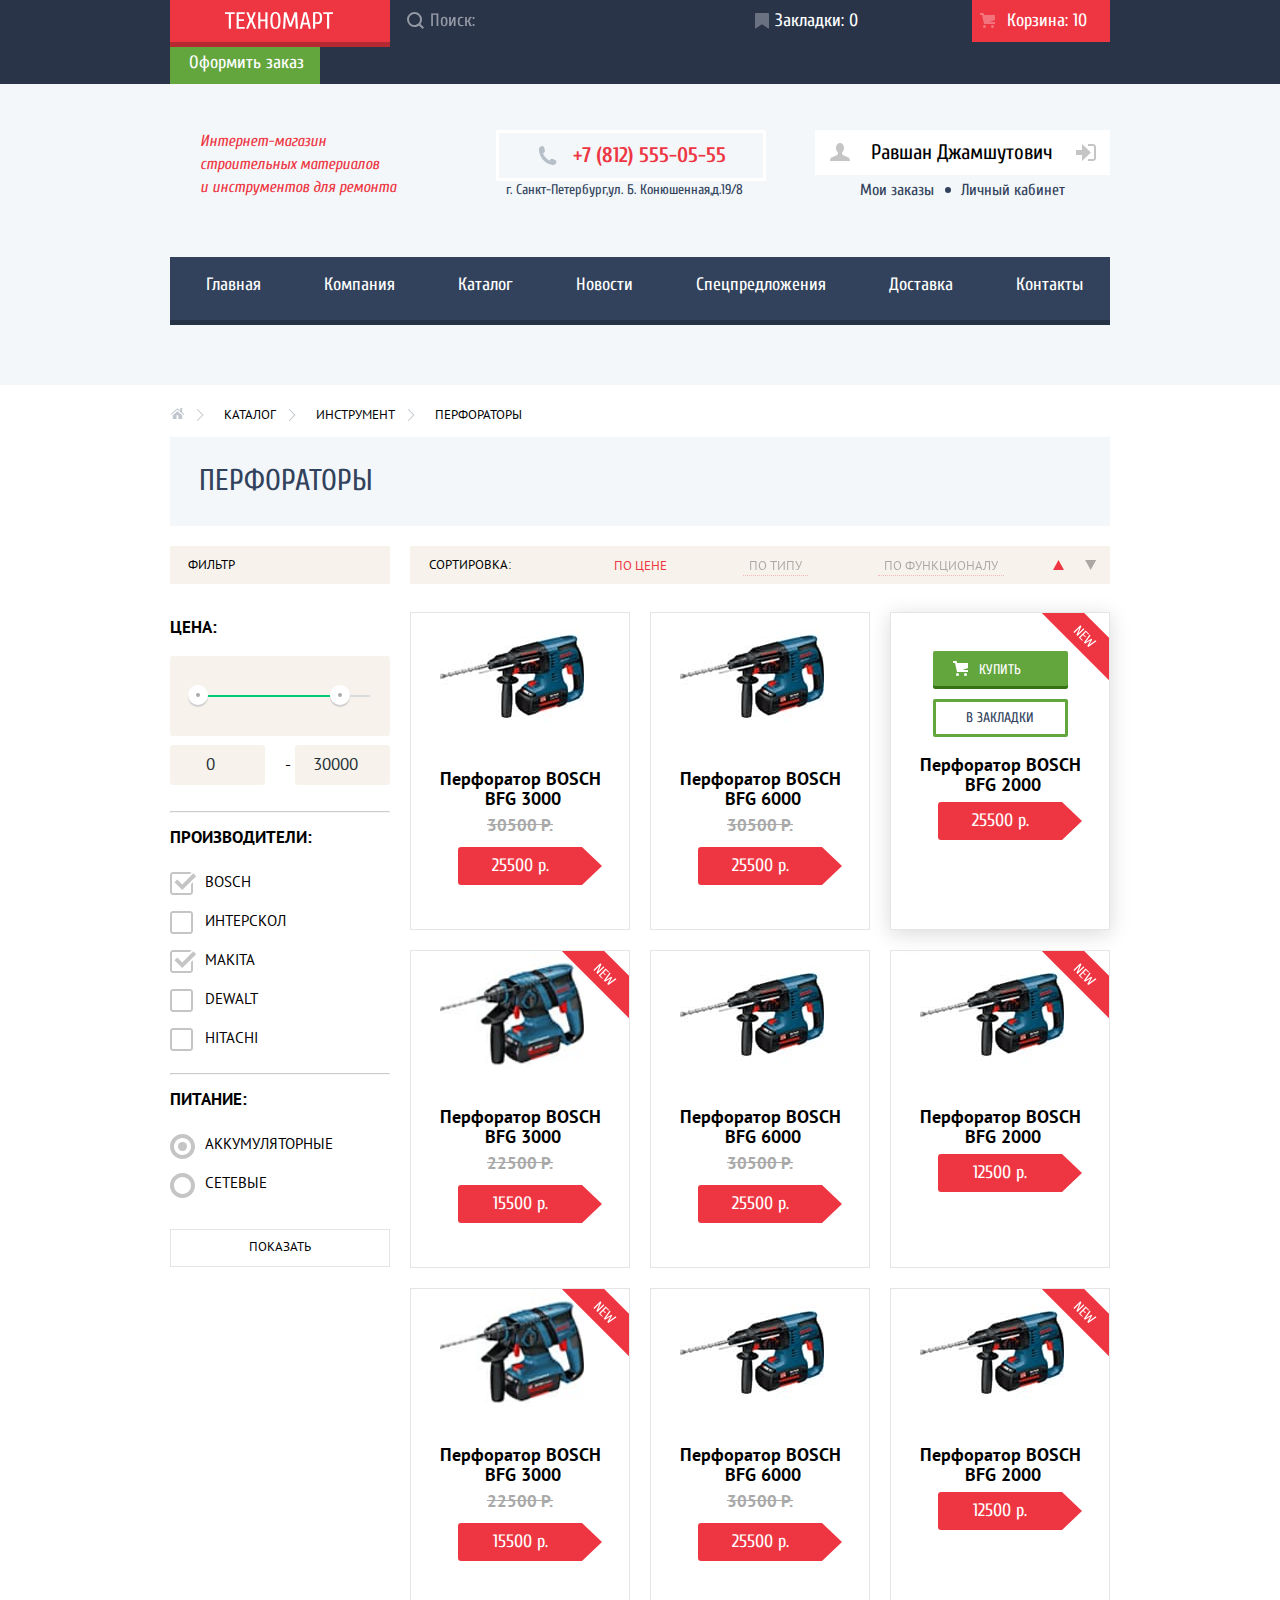
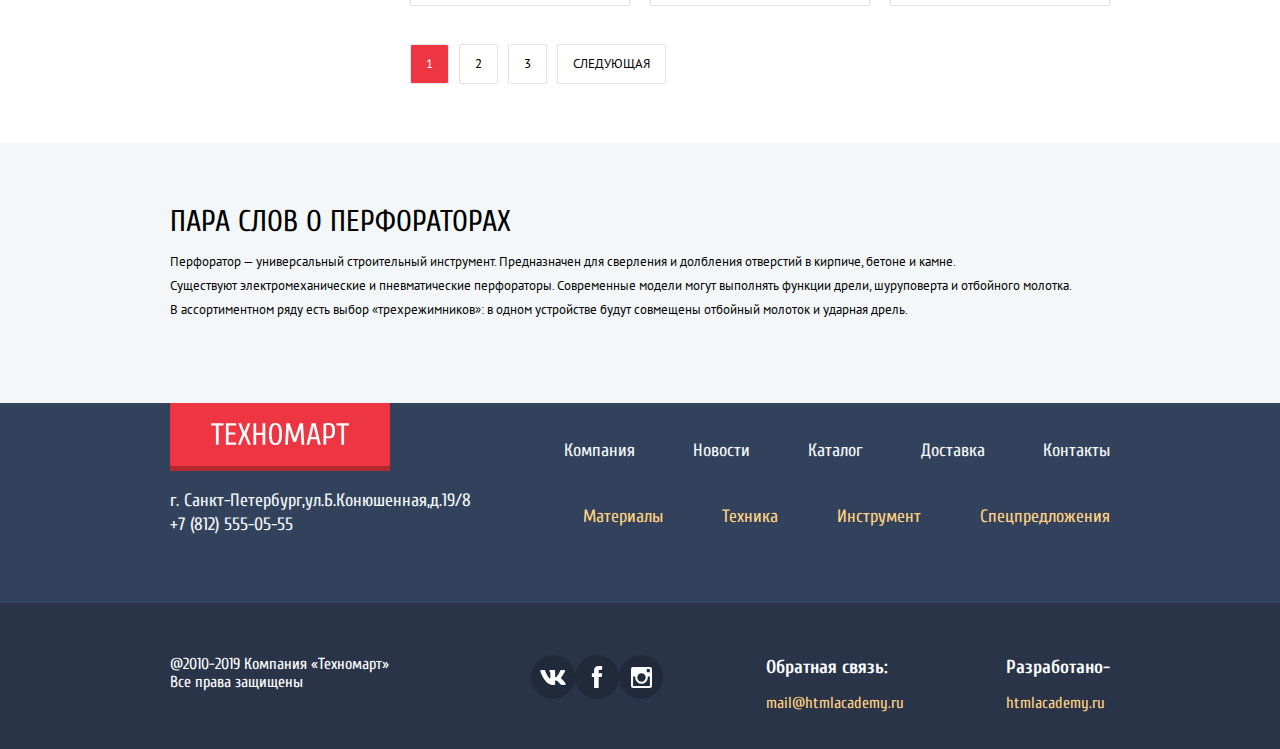
==== commit 33e05e70: "Первая защита 20.06.2020" ====
--- a/catalog.html
+++ b/catalog.html
@@ -153,12 +153,12 @@
                 <h3 class="name-product">Перфоратор BOSCH <br>  BFG 3000</h3>
                 <span class="old-price">30500 р.</span>
-                <button class="new-price">25500 р.</button>
-                <div class="catalog-item-button">
-                  <button type="button" class="buy"><span class="icon-cart"><span>Купить</button>
-                  <button type="button" class="bookmark">В закладки</button>
-                </div>
-              </a>
+              </a>  
+                <button class="new-price">25500 р.</button>
+                <div class="catalog-item-button">
+                  <button type="button" class="buy"><span class="icon-cart"><span>Купить</span></button>
+                  <button type="button" class="bookmark">В закладки</button>
+                </div>
             </li>
             <li class="catalog-item">
               <a href="">
@@ -168,26 +168,26 @@
                 <h3 class="name-product">Перфоратор BOSCH <br>  BFG 6000</h3>
                 <span class="old-price">30500 р.</span>
-                <button class="new-price">25500 р.</button>
-                <div class="catalog-item-button">
-                  <button type="button" class="buy"><span class="icon-cart"><span>Купить</button>
-                  <button type="button" class="bookmark">В закладки</button>
-                </div>
-              </a>
+              </a>  
+                <button class="new-price">25500 р.</button>
+                <div class="catalog-item-button">
+                  <button type="button" class="buy"><span class="icon-cart"><span>Купить</span></button>
+                  <button type="button" class="bookmark">В закладки</button>
+                </div>
             </li>
             <li class="catalog-item catalog-item-current">
               <a href="">
                 <p class="catalog-item-image-current">
                     <img src="img/catalog/Perforator-boschbfg-6000.jpg" width="144" height="128" alt="Перфоратор boschbfg 6000">
                 </p>
+              </a>  
                 <div class="catalog-item-button-current">
-                  <button type="button" class="buy button-current"><span class="icon-cart"><span>Купить</button>
+                  <button type="button" class="buy button-current"><span class="icon-cart"><span>Купить</span></button>
                   <button type="button" class="bookmark button-current">В закладки</button>
                 </div>
                 <h3 class="name-product">Перфоратор BOSCH <br>  BFG 2000</h3>
                 <button class="new-price">25500 р.</button>
-              </a>
             </li>
             <li class="catalog-item catalog-item-new">
               <a href="">
@@ -197,12 +197,12 @@
                 <h3 class="name-product">Перфоратор BOSCH <br>  BFG 3000</h3>
                 <span class="old-price">22500 р.</span>
+              </a>  
                 <button class="new-price">15500 р.</button>
                 <div class="catalog-item-button">
-                  <button type="button" class="buy"><span class="icon-cart"><span>Купить</button>
-                  <button type="button" class="bookmark">В закладки</button>
-                </div>
-              </a>
+                  <button type="button" class="buy"><span class="icon-cart"><span>Купить</span></button>
+                  <button type="button" class="bookmark">В закладки</button>
+                </div>
             </li>
             <li class="catalog-item">
               <a href="">
@@ -212,12 +212,12 @@
                 <h3 class="name-product">Перфоратор BOSCH <br>  BFG 6000</h3>
                 <span class="old-price">30500 р.</span>
-                <button class="new-price">25500 р.</button>
-                <div class="catalog-item-button">
-                  <button type="button" class="buy"><span class="icon-cart"><span>Купить</button>
-                  <button type="button" class="bookmark">В закладки</button>
-                </div>
-              </a>
+              </a>  
+                <button class="new-price">25500 р.</button>
+                <div class="catalog-item-button">
+                  <button type="button" class="buy"><span class="icon-cart"><span>Купить</span></button>
+                  <button type="button" class="bookmark">В закладки</button>
+                </div>
             </li>
             <li class="catalog-item">
               <a href="">
@@ -226,12 +226,12 @@
                 </p>
                 <h3 class="name-product">Перфоратор BOSCH <br>  BFG 2000</h3>
+              </a>  
                 <button class="new-price">12500 р.</button>
                 <div class="catalog-item-button">
-                  <button type="button" class="buy"><span class="icon-cart"><span>Купить</button>
-                  <button type="button" class="bookmark">В закладки</button>
-                </div>
-              </a>
+                  <button type="button" class="buy"><span class="icon-cart"><span>Купить</span></button>
+                  <button type="button" class="bookmark">В закладки</button>
+                </div>
             </li>
             <li class="catalog-item catalog-item-new">
               <a href="">
@@ -241,12 +241,12 @@
                 <h3 class="name-product">Перфоратор BOSCH <br>  BFG 3000</h3>
                 <span class="old-price">22500 р.</span>
+              </a>  
                 <button class="new-price">15500 р.</button>
                 <div class="catalog-item-button">
-                  <button type="button" class="buy"><span class="icon-cart"><span>Купить</button>
-                  <button type="button" class="bookmark">В закладки</button>
-                </div>
-              </a>
+                  <button type="button" class="buy"><span class="icon-cart"><span>Купить</span></button>
+                  <button type="button" class="bookmark">В закладки</button>
+                </div>
             </li>
             <li class="catalog-item">
               <a href="">
@@ -256,26 +256,26 @@
                 <h3 class="name-product">Перфоратор BOSCH <br>  BFG 6000</h3>
                 <span class="old-price">30500 р.</span>
-                <button class="new-price">25500 р.</button>
-                <div class="catalog-item-button">
-                  <button type="button" class="buy"><span class="icon-cart"><span>Купить</button>
-                  <button type="button" class="bookmark">В закладки</button>
-                </div>
+              </a>  
+                <button class="new-price">25500 р.</button>
+                <div class="catalog-item-button">
+                  <button type="button" class="buy"><span class="icon-cart"><span>Купить</span></button>
+                  <button type="button" class="bookmark">В закладки</button>
+                </div>
+            </li>
+            <li class="catalog-item catalog-item-new">
+              <a href="">
+                <p class="catalog-item-image">
+                  <img src="img/catalog/Perforator-boschbfg-2000.jpg" width="144" height="128" alt="Перфоратор boschbfg 2000" class="catalog-image">
+                </p>
+                <h3 class="name-product">Перфоратор BOSCH <br> +BFG 2000</h3>
               </a>
-            </li>
-            <li class="catalog-item catalog-item-new">
-              <a href="">
-                <p class="catalog-item-image">
-                  <img src="img/catalog/Perforator-boschbfg-2000.jpg" width="144" height="128" alt="Перфоратор boschbfg 2000" class="catalog-image">
-                </p>
-                <h3 class="name-product">Перфоратор BOSCH <br> -BFG 2000</h3>
                 <button class="new-price">12500 р.</button>
                 <div class="catalog-item-button">
-                  <button type="button" class="buy"><span class="icon-cart"><span>Купить</button>
-                  <button type="button" class="bookmark">В закладки</button>
-                </div>
-              </a>
+                  <button type="button" class="buy"><span class="icon-cart"><span>Купить</span></button>
+                  <button type="button" class="bookmark">В закладки</button>
+                </div>
             </li>
           </ul>
         <ul class="page-navigation">
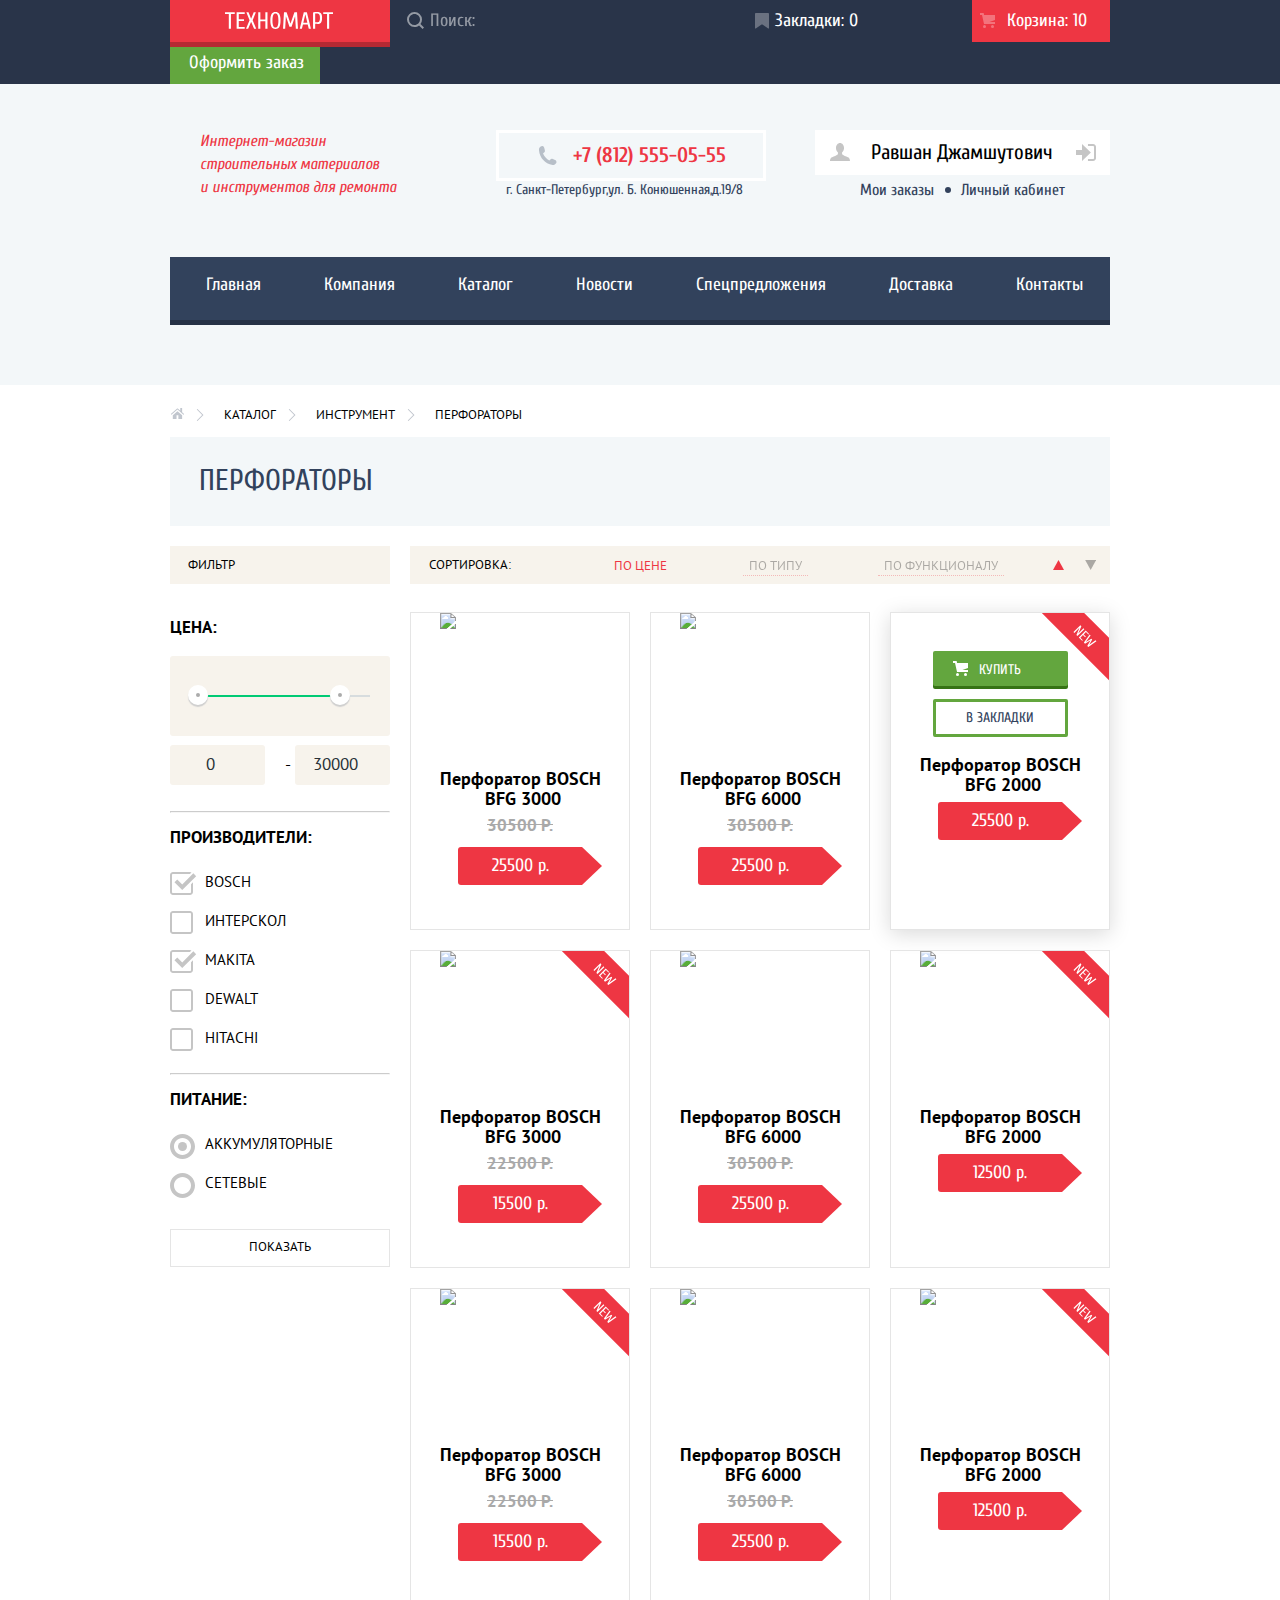
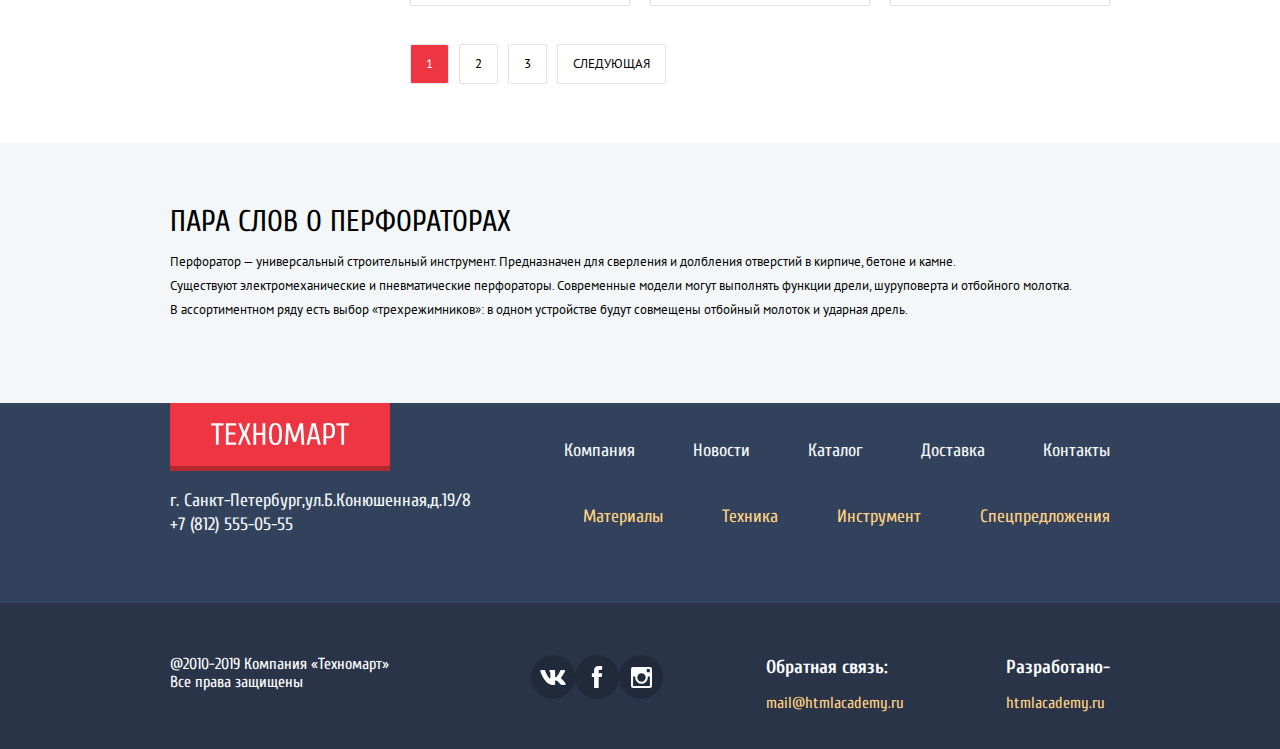
==== commit ef52bf0b: "Изменила названия картинок" ====
--- a/catalog.html
+++ b/catalog.html
@@ -148,7 +148,7 @@
             <li class="catalog-item">
               <a href="">
                 <p class="catalog-item-image">
-                  <img src="img/catalog/Perforator-boschbfg-6000.jpg" width="144" height="128" alt="Перфоратор boschbfg 6000" class="catalog-image">
+                  <img src="img/perforator-boschbfg-6000.jpg" width="144" height="128" alt="Перфоратор boschbfg 6000" class="catalog-image">
                 </p>
                 <h3 class="name-product">Перфоратор BOSCH <br>  BFG 3000</h3>
@@ -156,14 +156,14 @@
               </a>  
                 <button class="new-price">25500 р.</button>
                 <div class="catalog-item-button">
-                  <button type="button" class="buy"><span class="icon-cart"><span>Купить</span></button>
-                  <button type="button" class="bookmark">В закладки</button>
-                </div>
-            </li>
-            <li class="catalog-item">
-              <a href="">
-                <p class="catalog-item-image">
-                  <img src="img/catalog/Perforator-boschbfg-6000.jpg" width="144" height="128" alt="Перфоратор boschbfg 6000" class="catalog-image">
+                  <button type="button" class="buy"><span class="icon-cart">Купить</span></button>
+                  <button type="button" class="bookmark">В закладки</button>
+                </div>
+            </li>
+            <li class="catalog-item">
+              <a href="">
+                <p class="catalog-item-image">
+                  <img src="img/perforator-boschbfg-6000.jpg" width="144" height="128" alt="Перфоратор boschbfg 6000" class="catalog-image">
                 </p>
                 <h3 class="name-product">Перфоратор BOSCH <br>  BFG 6000</h3>
@@ -171,18 +171,18 @@
               </a>  
                 <button class="new-price">25500 р.</button>
                 <div class="catalog-item-button">
-                  <button type="button" class="buy"><span class="icon-cart"><span>Купить</span></button>
+                  <button type="button" class="buy"><span class="icon-cart">Купить</span></button>
                   <button type="button" class="bookmark">В закладки</button>
                 </div>
             </li>
             <li class="catalog-item catalog-item-current">
               <a href="">
                 <p class="catalog-item-image-current">
-                    <img src="img/catalog/Perforator-boschbfg-6000.jpg" width="144" height="128" alt="Перфоратор boschbfg 6000">
+                    <img src="img/perforator-boschbfg-6000.jpg" width="144" height="128" alt="Перфоратор boschbfg 6000">
                 </p>
               </a>  
                 <div class="catalog-item-button-current">
-                  <button type="button" class="buy button-current"><span class="icon-cart"><span>Купить</span></button>
+                  <button type="button" class="buy button-current"><span class="icon-cart">Купить</span></button>
                   <button type="button" class="bookmark button-current">В закладки</button>
                 </div>
                 <h3 class="name-product">Перфоратор BOSCH <br> @@ -192,7 +192,7 @@
             <li class="catalog-item catalog-item-new">
               <a href="">
                 <p class="catalog-item-image">
-                  <img src="img/catalog/Perforator-boschbfg-3000.jpg" width="144" height="128" alt="Перфоратор boschbfg 3000" class="catalog-image">
+                  <img src="img/perforator-boschbfg-3000.jpg" width="144" height="128" alt="Перфоратор boschbfg 3000" class="catalog-image">
                 </p>
                 <h3 class="name-product">Перфоратор BOSCH <br>  BFG 3000</h3>
@@ -200,14 +200,14 @@
               </a>  
                 <button class="new-price">15500 р.</button>
                 <div class="catalog-item-button">
-                  <button type="button" class="buy"><span class="icon-cart"><span>Купить</span></button>
-                  <button type="button" class="bookmark">В закладки</button>
-                </div>
-            </li>
-            <li class="catalog-item">
-              <a href="">
-                <p class="catalog-item-image">
-                  <img src="img/catalog/Perforator-boschbfg-6000.jpg" width="144" height="128" alt="Перфоратор boschbfg 6000" class="catalog-image">
+                  <button type="button" class="buy"><span class="icon-cart">Купить</span></button>
+                  <button type="button" class="bookmark">В закладки</button>
+                </div>
+            </li>
+            <li class="catalog-item">
+              <a href="">
+                <p class="catalog-item-image">
+                  <img src="img/perforator-boschbfg-6000.jpg" width="144" height="128" alt="Перфоратор boschbfg 6000" class="catalog-image">
                 </p>
                 <h3 class="name-product">Перфоратор BOSCH <br>  BFG 6000</h3>
@@ -215,28 +215,28 @@
               </a>  
                 <button class="new-price">25500 р.</button>
                 <div class="catalog-item-button">
-                  <button type="button" class="buy"><span class="icon-cart"><span>Купить</span></button>
+                  <button type="button" class="buy"><span class="icon-cart">Купить</span></button>
                   <button type="button" class="bookmark">В закладки</button>
                 </div>
             </li>
             <li class="catalog-item">
               <a href="">
                 <p class="catalog-item-image catalog-item-new">
-                  <img src="img/catalog/Perforator-boschbfg-2000.jpg" width="144" height="128" alt="Перфоратор boschbfg 2000" class="catalog-image">
+                  <img src="img/perforator-boschbfg-2000.jpg" width="144" height="128" alt="Перфоратор boschbfg 2000" class="catalog-image">
                 </p>
                 <h3 class="name-product">Перфоратор BOSCH <br>  BFG 2000</h3>
               </a>  
                 <button class="new-price">12500 р.</button>
                 <div class="catalog-item-button">
-                  <button type="button" class="buy"><span class="icon-cart"><span>Купить</span></button>
+                  <button type="button" class="buy"><span class="icon-cart">Купить</span></button>
                   <button type="button" class="bookmark">В закладки</button>
                 </div>
             </li>
             <li class="catalog-item catalog-item-new">
               <a href="">
                 <p class="catalog-item-image">
-                  <img src="img/catalog/Perforator-boschbfg-3000.jpg" width="144" height="128" alt="Перфоратор boschbfg 3000" class="catalog-image">
+                  <img src="img/perforator-boschbfg-3000.jpg" width="144" height="128" alt="Перфоратор boschbfg 3000" class="catalog-image">
                 </p>
                 <h3 class="name-product">Перфоратор BOSCH <br>  BFG 3000</h3>
@@ -244,14 +244,14 @@
               </a>  
                 <button class="new-price">15500 р.</button>
                 <div class="catalog-item-button">
-                  <button type="button" class="buy"><span class="icon-cart"><span>Купить</span></button>
-                  <button type="button" class="bookmark">В закладки</button>
-                </div>
-            </li>
-            <li class="catalog-item">
-              <a href="">
-                <p class="catalog-item-image">
-                  <img src="img/catalog/Perforator-boschbfg-6000.jpg" width="144" height="128" alt="Перфоратор boschbfg 6000" class="catalog-image">
+                  <button type="button" class="buy"><span class="icon-cart">Купить</span></button>
+                  <button type="button" class="bookmark">В закладки</button>
+                </div>
+            </li>
+            <li class="catalog-item">
+              <a href="">
+                <p class="catalog-item-image">
+                  <img src="img/perforator-boschbfg-6000.jpg" width="144" height="128" alt="Перфоратор boschbfg 6000" class="catalog-image">
                 </p>
                 <h3 class="name-product">Перфоратор BOSCH <br>  BFG 6000</h3>
@@ -259,21 +259,21 @@
               </a>  
                 <button class="new-price">25500 р.</button>
                 <div class="catalog-item-button">
-                  <button type="button" class="buy"><span class="icon-cart"><span>Купить</span></button>
+                  <button type="button" class="buy"><span class="icon-cart">Купить</span></button>
                   <button type="button" class="bookmark">В закладки</button>
                 </div>
             </li>
             <li class="catalog-item catalog-item-new">
               <a href="">
                 <p class="catalog-item-image">
-                  <img src="img/catalog/Perforator-boschbfg-2000.jpg" width="144" height="128" alt="Перфоратор boschbfg 2000" class="catalog-image">
+                  <img src="img/perforator-boschbfg-2000.jpg" width="144" height="128" alt="Перфоратор boschbfg 2000" class="catalog-image">
                 </p>
                 <h3 class="name-product">Перфоратор BOSCH <br>  BFG 2000</h3>
               </a>
                 <button class="new-price">12500 р.</button>
                 <div class="catalog-item-button">
-                  <button type="button" class="buy"><span class="icon-cart"><span>Купить</span></button>
+                  <button type="button" class="buy"><span class="icon-cart">Купить</span></button>
                   <button type="button" class="bookmark">В закладки</button>
                 </div>
             </li>
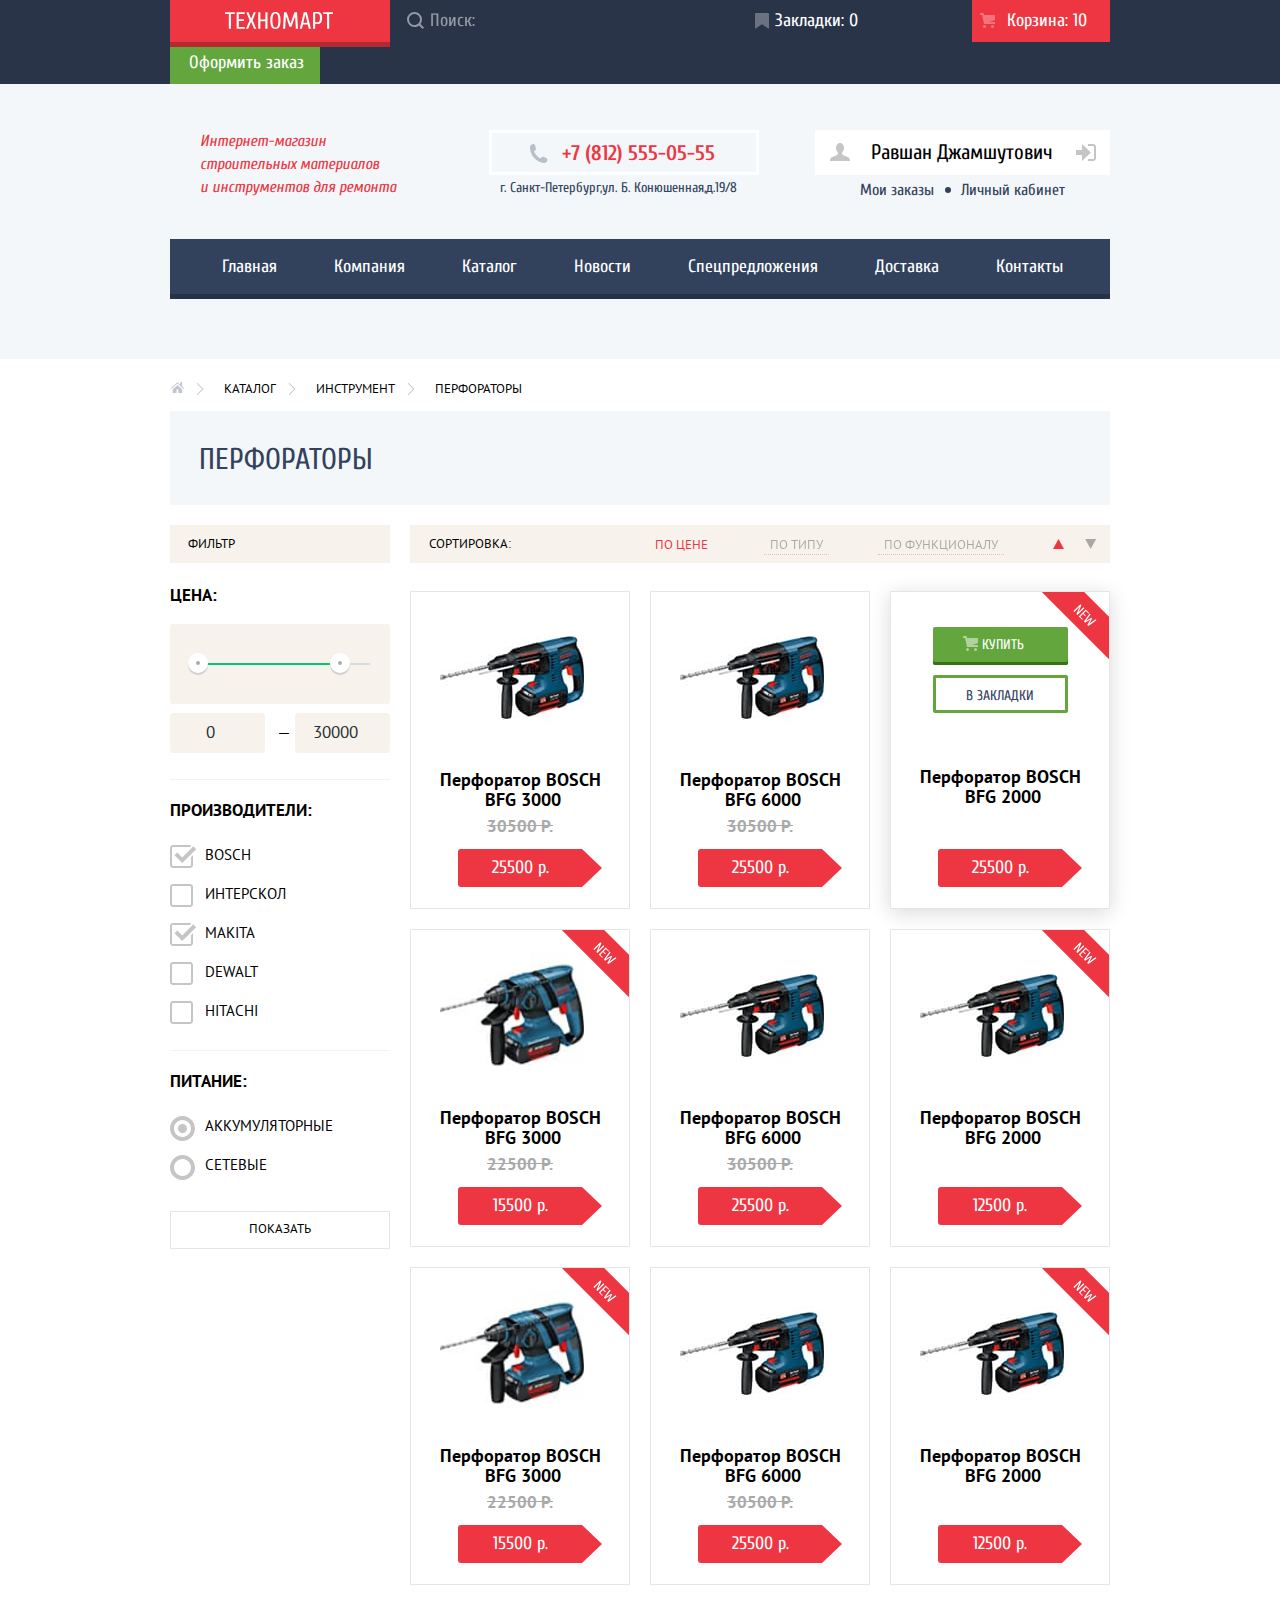
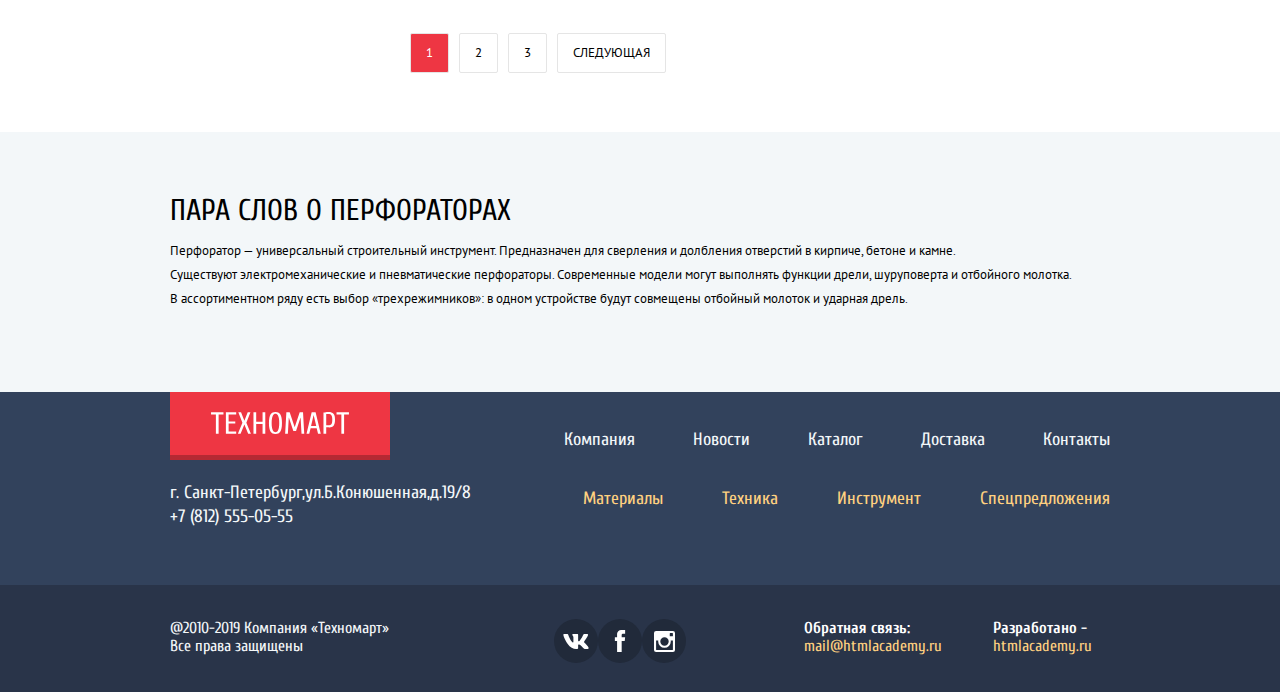
==== commit 6118e8f1: "Вторая защита" ====
--- a/catalog.html
+++ b/catalog.html
@@ -12,7 +12,7 @@
         <div class="top-header">
           <div class="wrapper">
             <div class="logo logo-header">
-              <a>
+              <a href="index.html">
                 <img src="img/logo-technomart.svg" width="108" height="18" alt="Техномарт">
               </a>
             </div>
@@ -22,7 +22,7 @@
             <a href="" class="bookmarks">Закладки: 0</a>
             <a href="" class="basket add-basket">Корзина: 10</a>
             <a href="" class="order">Оформить заказ</a>
-            </div>    
+          </div>    
         </div>
         <div class="bottom-header">
           <div class="wrapper">
@@ -31,28 +31,26 @@
  <br>строительных материалов   <br> и инструментов для ремонта
             </p>
-            <p class="phone">
-              <a href="tel:+78125550555" class="phone-number">+7 (812) 555-05-55</a>
-              <span class="address">г. Санкт-Петербург,ул. Б. Конюшенная,д.19/8</span>
-            </p>
+            <a href="tel:+78125550555" class="phone-number">+7 (812) 555-05-55</a>
+            <span class="address">г. Санкт-Петербург,ул. Б. Конюшенная,д.19/8</span>
             <div class="user">
-                  <a href="" class="user-link">Равшан Джамшутович</a>
-                  <a href="" class="my-order">Мои заказы</a>
-                  <a href="" class="account">Личный кабинет</a> 
-          </div>  
-        </div>
-    </div> 
-		<nav class="main-menu">
-    		<ul class="main-navigation">
-      		<li><a href="index.html">Главная</a></li>
-      		<li><a href="">Компания</a></li>
-      		<li><a href="">Каталог</a></li>
-      		<li><a href="">Новости</a></li>
-      		<li><a href="">Спецпредложения</a></li>
-      		<li><a href="">Доставка</a></li>
-      		<li><a href="">Контакты</a></li>
-    		</ul>
-    	</nav>
+              <a href="" class="user-link">Равшан Джамшутович</a>
+              <a href="" class="my-order">Мои заказы</a>
+              <a href="" class="account">Личный кабинет</a> 
+            </div>  
+          </div>
+        </div> 
+    		<nav class="main-menu">
+        		<ul class="main-navigation">
+          		<li><a href="index.html">Главная</a></li>
+          		<li><a href="">Компания</a></li>
+          		<li><a href="">Каталог</a></li>
+          		<li><a href="">Новости</a></li>
+          		<li><a href="">Спецпредложения</a></li>
+          		<li><a href="">Доставка</a></li>
+          		<li><a href="">Контакты</a></li>
+        		</ul>
+        </nav>
     </header>
     <main>
       <div class="page-catalog">
@@ -65,41 +63,38 @@
         <h1 class="title-product">Перфораторы</h1>
         <p class="filter">Фильтр</p>
         <section class="sort">
-            <h2 class="sort-title">Сортировка:</h2>
-                <ul class="sort-list">
-                  <li><button type="button" class="sort-list-item-current">По цене</button></li>
-                  <li><button type="button" class="sort-list-item">По типу</button></li>
-                  <li><button type="button" class="sort-list-item">По функционалу</button></li>
-                </ul>
-          </section>
+          <h2 class="sort-title">Сортировка:</h2>
+          <ul class="sort-list">
+            <li><button type="button" class="sort-list-item-current">По цене</button></li>
+            <li><button type="button" class="sort-list-item">По типу</button></li>
+            <li><button type="button" class="sort-list-item">По функционалу</button></li>
+          </ul>
+        </section>
         <div>  
           <form method="get" action="https://echo.htmlacademy.ru">
             <fieldset class="filter-item">
               <legend>Цена:</legend>
               <div class="range-filter">
-              <div class="range-controls">
-                <div class="scale">
-                  <div class="bar"></div>
-              </div>
-              <div class="toggle toggle-min" tabindex="0"></div>
-              <div class="toggle toggle-max" tabindex="0"></div>
+                <div class="range-controls">
+                  <div class="scale">
+                    <div class="bar"></div>
+                  </div>
+                <div class="toggle toggle-min" tabindex="0"></div>
+                <div class="toggle toggle-max" tabindex="0"></div>
               </div>
               <div class="price-controls">
                 <label class="min-price">
                   <input type="number" name="min-price" value="0">
                 </label>
                 <label class="max-price">
-                - <input type="number" name="max-price" value="30000">
+                  &#8212; <input type="number" name="max-price" value="30000">
                 </label>
               </div>
              </div>
             </fieldset>
-          </form>
-          <hr class="line-form">
-          <section class="filters">
+            <section class="filters">
             <h2 class="visually-hidden">Фильтр товаров</h2>
-            <form class="filters" action="https://echo.htmlacademy.ru" method="get">
-              <fieldset class="filter-brand">
+            <fieldset class="filter-brand">
                 <legend class="list-item-title">Производители:</legend>
                 <ul class="list-item-brand">
                   <li class="filter-option filter-checkbox">
@@ -124,7 +119,6 @@
                   </li>
                 </ul>
               </fieldset>
-              <hr class="line-form">
               <fieldset class="filter-type">
                 <legend class="list-item-title">Питание:</legend>
                 <ul class="list-item-type">
@@ -139,8 +133,8 @@
                 </ul>
               </fieldset>
               <button type="submit" class="filter-button">Показать</button>
-            </form>
-          </section>
+            </section>    
+          </form>
         </div>
         <section class="catalog">
         <h2 class="visually-hidden">Список перфораторов</h2>
@@ -156,8 +150,8 @@
               </a>  
                 <button class="new-price">25500 р.</button>
                 <div class="catalog-item-button">
-                  <button type="button" class="buy"><span class="icon-cart">Купить</span></button>
-                  <button type="button" class="bookmark">В закладки</button>
+                  <a href="" class="buy">Купить</a>
+                  <a href="" class="bookmark">В закладки</a>
                 </div>
             </li>
             <li class="catalog-item">
@@ -171,8 +165,8 @@
               </a>  
                 <button class="new-price">25500 р.</button>
                 <div class="catalog-item-button">
-                  <button type="button" class="buy"><span class="icon-cart">Купить</span></button>
-                  <button type="button" class="bookmark">В закладки</button>
+                  <a href="" class="buy">Купить</a>
+                  <a href="" class="bookmark">В закладки</a>
                 </div>
             </li>
             <li class="catalog-item catalog-item-current">
@@ -182,8 +176,8 @@
                 </p>
               </a>  
                 <div class="catalog-item-button-current">
-                  <button type="button" class="buy button-current"><span class="icon-cart">Купить</span></button>
-                  <button type="button" class="bookmark button-current">В закладки</button>
+                  <a href="" class="buy button-current">Купить</a>
+                  <a href="" class="bookmark button-current">В закладки</a>
                 </div>
                 <h3 class="name-product">Перфоратор BOSCH <br>  BFG 2000</h3>
@@ -200,8 +194,8 @@
               </a>  
                 <button class="new-price">15500 р.</button>
                 <div class="catalog-item-button">
-                  <button type="button" class="buy"><span class="icon-cart">Купить</span></button>
-                  <button type="button" class="bookmark">В закладки</button>
+                  <a href="" class="buy">Купить</a>
+                  <a href="" class="bookmark">В закладки</a>
                 </div>
             </li>
             <li class="catalog-item">
@@ -215,8 +209,8 @@
               </a>  
                 <button class="new-price">25500 р.</button>
                 <div class="catalog-item-button">
-                  <button type="button" class="buy"><span class="icon-cart">Купить</span></button>
-                  <button type="button" class="bookmark">В закладки</button>
+                  <a href="" class="buy">Купить</a>
+                  <a href="" class="bookmark">В закладки</a>
                 </div>
             </li>
             <li class="catalog-item">
@@ -229,8 +223,8 @@
               </a>  
                 <button class="new-price">12500 р.</button>
                 <div class="catalog-item-button">
-                  <button type="button" class="buy"><span class="icon-cart">Купить</span></button>
-                  <button type="button" class="bookmark">В закладки</button>
+                  <a href="" class="buy">Купить</a>
+                  <a href="" class="bookmark">В закладки</a>
                 </div>
             </li>
             <li class="catalog-item catalog-item-new">
@@ -244,8 +238,8 @@
               </a>  
                 <button class="new-price">15500 р.</button>
                 <div class="catalog-item-button">
-                  <button type="button" class="buy"><span class="icon-cart">Купить</span></button>
-                  <button type="button" class="bookmark">В закладки</button>
+                  <a href="" class="buy">Купить</a>
+                  <a href="" class="bookmark">В закладки</a>
                 </div>
             </li>
             <li class="catalog-item">
@@ -259,8 +253,8 @@
               </a>  
                 <button class="new-price">25500 р.</button>
                 <div class="catalog-item-button">
-                  <button type="button" class="buy"><span class="icon-cart">Купить</span></button>
-                  <button type="button" class="bookmark">В закладки</button>
+                  <a href="" class="buy">Купить</a>
+                  <a href="" class="bookmark">В закладки</a>
                 </div>
             </li>
             <li class="catalog-item catalog-item-new">
@@ -273,31 +267,31 @@
               </a>
                 <button class="new-price">12500 р.</button>
                 <div class="catalog-item-button">
-                  <button type="button" class="buy"><span class="icon-cart">Купить</span></button>
-                  <button type="button" class="bookmark">В закладки</button>
+                  <a href="" class="buy">Купить</a>
+                  <a href="" class="bookmark">В закладки</a>
                 </div>
             </li>
           </ul>
-        <ul class="page-navigation">
-          <li class="page-navigation-item page-navigation-current">
-            <a href="">1</a>
-          </li>
-          <li class="page-navigation-item">
-            <a href="">2</a>
-          </li>
-          <li class="page-navigation-item">
-            <a href="">3</a>
-          </li>
-          <li class="page-navigation-item">
-            <a href="">Следующая</a>
-          </li>
-        </ul>
+          <ul class="page-navigation">
+            <li class="page-navigation-item page-navigation-current">
+              <a href="">1</a>
+            </li>
+            <li class="page-navigation-item">
+              <a href="">2</a>
+            </li>
+            <li class="page-navigation-item">
+              <a href="">3</a>
+            </li>
+            <li class="page-navigation-item">
+              <a href="">Следующая</a>
+            </li>
+          </ul>
         </section>
       </div>
       <div class="wrapper-description-items">
         <section class="description-items">
         		<h2>Пара слов о перфораторах</h2>
-        		<p class="text">
+        		<p class="text text-description-items">
         			Перфоратор — универсальный строительный инструмент. Предназначен для сверления и долбления отверстий в кирпиче, бетоне и камне. <br>
               Существуют электромеханические и пневматические перфораторы. Современные модели могут выполнять функции дрели, шуруповерта и отбойного молотка. <br> 
               В ассортиментном ряду есть выбор «трехрежимников»: в одном устройстве будут совмещены отбойный молоток и ударная дрель.
@@ -309,29 +303,27 @@
         <div class="wrapper-footer">
             <div class="container-top-header">
                 <div class="logo logo-footer">
-                    <a>
+                    <a href="index.html">
                         <img src="img/logo-technomart.svg" width="138" height="23" alt="Техномарт">
                     </a> 
                 </div> 
-              <ul class="menu main-footer">
-                <li><a href="">Компания</a></li>
-                <li><a href="">Новости</a></li>
-                <li><a href="catalog.html">Каталог</a></li>
-                <li><a href="">Доставка</a></li>
-                <li><a href="">Контакты</a></li>
-              </ul>
+                <ul class="menu main-footer">
+                  <li><a href="">Компания</a></li>
+                  <li><a href="">Новости</a></li>
+                  <li><a href="catalog.html">Каталог</a></li>
+                  <li><a href="">Доставка</a></li>
+                  <li><a href="">Контакты</a></li>
+                </ul>
             </div>
             <div class="container-bottom-header">    
               <section>
                 <h3 class="visually-hidden">Адрес</h3>
-                    <p class="adress-footer">
-                  г. Санкт-Петербург,ул.Б.Конюшенная,д.19/8 <br>
-                        +7 (812) 555-05-55
-                </p>
+                <p class="adress-footer">г. Санкт-Петербург,ул.Б.Конюшенная,д.19/8</p>
+                <a href="tel:+78125550555">+7 (812) 555-05-55</a>
               </section>
               <section class="additional-footer-menu">
                 <h3 class="visually-hidden">Меню</h3>
-                    <ul class="additional-footer-menu">
+                <ul class="additional-footer-menu">
                   <li><a href="" class="additional-footer-menu-link">Материалы</a></li>
                   <li><a href="" class="additional-footer-menu-link">Техника</a></li>
                   <li><a href="" class="additional-footer-menu-link">Инструмент</a></li>
@@ -343,44 +335,42 @@
     </footer>
     <footer class="bottom-footer">
         <div class="container-bottom-footer">
-                <section>
-                <h3 class="visually-hidden">Copyright</h3>
-                    <p>
-                  @2010-2019 Компания &#171;Техномарт&#187; <br>
-                  Все права защищены
-                </p>
-              </section>
-              <section class="footer-social">
-              <h2 class="visually-hidden">Давайте дружить!</h2>
-              <ul>
-                <li>
-                  <a class="social-button" href="#">
-                    <span class="visually-hidden">Вконтакте</span>
-                    <svg width="26" height="15" viewBox="0 0 128 76"><path d="M125,5.15c.89-3,0-5.15-4.23-5.15h-14a6,6,0,0,0-6.09,4S93.59,21.31,83.5,32.59c-3.26,3.26-4.74,4.3-6.52,4.3-.89,0-2.18-1-2.18-4V5.15c0-3.56-1-5.15-4-5.15h-22a3.37,3.37,0,0,0-3.56,3.22c0,3.37,5,4.15,5.56,13.64V37.48c0,4.52-.82,5.34-2.6,5.34-4.74,0-16.29-17.43-23.13-37.38C23.72,1.57,22.38,0,18.8,0H4.8C.8,0,0,1.88,0,4c0,3.71,4.75,22.1,22.1,46.42C33.67,67,50,76,64.8,76c8.9,0,10-2,10-5.45V58c0-4,.84-4.8,3.66-4.8,2.08,0,5.64,1,13.94,9C101.9,71.74,103.46,76,108.8,76h14c4,0,6-2,4.85-6s-5.8-9.64-11.81-16.4c-3.27-3.86-8.16-8-9.64-10.09-2.08-2.67-1.49-3.86,0-6.23,0,0,17-24,18.83-32.18Z" fill="#fff"/></svg>
-                  </a>
-                </li>
-                <li>
-                  <a class="social-button" href="#">
-                    <span class="visually-hidden">Фейсбук</span>
-                    <svg width="12" height="22" viewBox="0 0 10.15 21.74"><path d="M3.34 1.12A4.77 4.77 0 0 1 6.53 0h3.61v3.81H7.81a1.07 1.07 0 0 0-1.09.83v2.55h3.42c-.08 1.23-.24 2.45-.41 3.67h-3v10.87H2.21V10.86H0V7.21h2.19V3.66a3.83 3.83 0 0 1 1.15-2.54z" fill="#fff"/></svg>
-                  </a>
-                </li>
-                <li>
-                  <a class="social-button" href="#">
-                    <span class="visually-hidden">Инстаграм</span>
-                    <svg width="21" height="21" viewBox="0 0 20 20"><path d="M18 0H2a2 2 0 0 0-2 2v16a2 2 0 0 0 2 2h16a2 2 0 0 0 2-2V2a2 2 0 0 0-2-2zm-8 6a4 4 0 1 1-4 4 4 4 0 0 1 4-4zM2.5 18a.47.47 0 0 1-.5-.5V9h2.1a3.4 3.4 0 0 0-.1 1 6 6 0 1 0 12 0 3.4 3.4 0 0 0-.1-1H18v8.5a.47.47 0 0 1-.5.5zM18 4.5a.47.47 0 0 1-.5.5h-2a.47.47 0 0 1-.5-.5v-2a.47.47 0 0 1 .5-.5h2a.47.47 0 0 1 .5.5z" fill="#fff"/></svg>
-                  </a>
-                </li>
-              </ul>
-            </section>
-              <section>
-                <h3>Обратная связь:</h3>
-                <a href="mail@htmlacademy.ru" class="mail">mail@htmlacademy.ru</a>
-              </section>
-              <section>
-                <h3>Разработано-</h3>
-                <a href="https://htmlacademy.ru/intensive/htmlcss" class="url">htmlacademy.ru</a>
-              </section>
+          <section class="copyright">
+            <h3 class="visually-hidden">Copyright</h3>
+            <p>@2010-2019 Компания &#171;Техномарт&#187;</p>
+            <p>Все права защищены</p>
+          </section>
+          <section class="footer-social">
+          <h2 class="visually-hidden">Давайте дружить!</h2>
+          <ul class="social-button-list">
+            <li>
+              <a class="social-button" href="#">
+                <span class="visually-hidden">Вконтакте</span>
+                <svg width="26" height="15" viewBox="0 0 128 76"><path d="M125,5.15c.89-3,0-5.15-4.23-5.15h-14a6,6,0,0,0-6.09,4S93.59,21.31,83.5,32.59c-3.26,3.26-4.74,4.3-6.52,4.3-.89,0-2.18-1-2.18-4V5.15c0-3.56-1-5.15-4-5.15h-22a3.37,3.37,0,0,0-3.56,3.22c0,3.37,5,4.15,5.56,13.64V37.48c0,4.52-.82,5.34-2.6,5.34-4.74,0-16.29-17.43-23.13-37.38C23.72,1.57,22.38,0,18.8,0H4.8C.8,0,0,1.88,0,4c0,3.71,4.75,22.1,22.1,46.42C33.67,67,50,76,64.8,76c8.9,0,10-2,10-5.45V58c0-4,.84-4.8,3.66-4.8,2.08,0,5.64,1,13.94,9C101.9,71.74,103.46,76,108.8,76h14c4,0,6-2,4.85-6s-5.8-9.64-11.81-16.4c-3.27-3.86-8.16-8-9.64-10.09-2.08-2.67-1.49-3.86,0-6.23,0,0,17-24,18.83-32.18Z" fill="#fff"/></svg>
+              </a>
+            </li>
+            <li>
+              <a class="social-button" href="#">
+                <span class="visually-hidden">Фейсбук</span>
+                <svg width="12" height="22" viewBox="0 0 10.15 21.74"><path d="M3.34 1.12A4.77 4.77 0 0 1 6.53 0h3.61v3.81H7.81a1.07 1.07 0 0 0-1.09.83v2.55h3.42c-.08 1.23-.24 2.45-.41 3.67h-3v10.87H2.21V10.86H0V7.21h2.19V3.66a3.83 3.83 0 0 1 1.15-2.54z" fill="#fff"/></svg>
+              </a>
+            </li>
+            <li>
+              <a class="social-button" href="#">
+                <span class="visually-hidden">Инстаграм</span>
+                <svg width="21" height="21" viewBox="0 0 20 20"><path d="M18 0H2a2 2 0 0 0-2 2v16a2 2 0 0 0 2 2h16a2 2 0 0 0 2-2V2a2 2 0 0 0-2-2zm-8 6a4 4 0 1 1-4 4 4 4 0 0 1 4-4zM2.5 18a.47.47 0 0 1-.5-.5V9h2.1a3.4 3.4 0 0 0-.1 1 6 6 0 1 0 12 0 3.4 3.4 0 0 0-.1-1H18v8.5a.47.47 0 0 1-.5.5zM18 4.5a.47.47 0 0 1-.5.5h-2a.47.47 0 0 1-.5-.5v-2a.47.47 0 0 1 .5-.5h2a.47.47 0 0 1 .5.5z" fill="#fff"/></svg>
+              </a>
+            </li>
+          </ul>
+        </section>
+          <section class="feedback-footer">
+            <h3 class="feedback">Обратная связь:</h3>
+            <a href="mailto:mail@htmlacademy.ru" class="mail">mail@htmlacademy.ru</a>
+          </section>
+          <section class="develop">
+            <h3 class="developed">Разработано -</h3>
+            <a href="https://htmlacademy.ru/intensive/htmlcss" class="url">htmlacademy.ru</a>
+          </section>
         </div>
     </footer>
      <section class="modal modal-basket">
--- a/css/style.min.css
+++ b/css/style.min.css
@@ -1 +1 @@
-@-webkit-keyframes bounce{0%{-webkit-transform:translateY(-2000px);transform:translateY(-2000px)}70%{-webkit-transform:translateY(30px);transform:translateY(30px)}90%{-webkit-transform:translateY(-10px);transform:translateY(-10px)}to{-webkit-transform:translateY(0);transform:translateY(0)}}@keyframes bounce{0%{-webkit-transform:translateY(-2000px);transform:translateY(-2000px)}70%{-webkit-transform:translateY(30px);transform:translateY(30px)}90%{-webkit-transform:translateY(-10px);transform:translateY(-10px)}to{-webkit-transform:translateY(0);transform:translateY(0)}}@-webkit-keyframes shake{0%,to{-webkit-transform:translateX(0);transform:translateX(0)}10%,30%,50%,70%,90%{-webkit-transform:translateX(-10px);transform:translateX(-10px)}20%,40%,60%,80%{-webkit-transform:translateX(10px);transform:translateX(10px)}}@keyframes shake{0%,to{-webkit-transform:translateX(0);transform:translateX(0)}10%,30%,50%,70%,90%{-webkit-transform:translateX(-10px);transform:translateX(-10px)}20%,40%,60%,80%{-webkit-transform:translateX(10px);transform:translateX(10px)}}:root{--basic-blue: #32425c;--basic-blue-dark: #293449;--basic-yellow: #ffbf47;--basic-yellow-dark: #ffd180;--basic-pink: #ee3643;--basic-pink-dark: #ba2732;--basic-green: #63a63e;--basic-green-light: #5fbb2d;--basic-green-dark: #518534;--basic-grey: #b5b5b5;--basic-grey-light-one: #c5c5c5;--basic-grey-light: #e5e5e5;--basic-grey-dark: #a9a9a9;--basic-white: #ffffff;--basic-black: #000000;--basic-special: #f3f7f9}body{min-width:960px;margin:0;padding:0;font-family:"Cuprum",Arial,sans-serif;font-size:18px;line-height:24px;background-color:var(--basic-white);color:var(--basic-black)}h2{text-transform:uppercase;font-size:30px;line-height:30px;font-weight:400;margin:0}a{text-decoration:none;color:var(--basic-white)}ul{list-style:none}img{max-width:100%;height:auto}.visually-hidden:not(:focus):not(:active),input[type=checkbox].visually-hidden,input[type=radio].visually-hidden{position:absolute;width:1px;height:1px;margin:-1px;border:0;padding:0;white-space:nowrap;-webkit-clip-path:inset(100%);clip-path:inset(100%);clip:rect(0 0 0 0);overflow:hidden}fieldset{border:0}.page{height:100%}.page-body{min-height:100%;display:-ms-grid;display:grid;-ms-grid-rows:-webkit-min-content 1fr -webkit-min-content -webkit-min-content;-ms-grid-rows:min-content 1fr min-content min-content;grid-template-rows:-webkit-min-content 1fr -webkit-min-content -webkit-min-content;grid-template-rows:min-content 1fr min-content min-content;-ms-flex-line-pack:start;align-content:start}.container,.main-header{background-color:var(--basic-special)}.top-header{background-color:var(--basic-blue-dark);color:var(--basic-white);min-height:42px}.wrapper{display:-webkit-box;display:-ms-flexbox;display:flex;-ms-flex-wrap:wrap;flex-wrap:wrap;-webkit-box-pack:justify;-ms-flex-pack:justify;justify-content:space-between;position:relative}.main-menu,.wrapper,.wrapper-footer{width:940px;margin:0 auto}.logo-header{height:47px;position:absolute;z-index:1;top:0;left:0}.logo{background-color:var(--basic-pink);-webkit-box-shadow:inset 0 -5px 0 rgba(0,0,0,.24);box-shadow:inset 0 -5px 0 rgba(0,0,0,.24);width:220px}.button:active,.button:focus,.button:hover,.logo:active,.logo:focus,.logo:hover,.modal-order:active,.modal-order:focus,.modal-order:hover,.new-price:active,.new-price:focus,.new-price:hover,.popular-link:active,.popular-link:focus,.popular-link:hover,.slide-link:active,.slide-link:focus,.slide-link:hover{background-color:var(--basic-pink-dark)}.logo-header a{display:block;padding-left:55px;padding-top:12px}.logo-footer a{display:block;padding-left:41px;padding-top:20px}.search{width:270px;min-height:42px;margin-left:220px;border:0;background-color:inherit;padding-left:40px;position:relative;background-image:url(../img/icon-search.svg);background-repeat:no-repeat;background-position:17px 12px;opacity:.5}.search:hover{outline:0;opacity:1}.search:focus{background-color:var(--basic-white);outline:0;background-image:url(../img/icon-search-red.svg)}::-webkit-input-placeholder{color:var(--basic-white)}:-ms-input-placeholder{color:var(--basic-white)}:-moz-placeholder,::-moz-placeholder{color:var(--basic-white)}.basket,.bookmarks{display:block;padding:9px 40px;position:relative}.basket::before,.bookmarks::before{content:"";position:absolute;top:13px;left:20px;background-image:url(../img/icon-bookmark.svg);background-repeat:no-repeat;width:14px;height:16px;opacity:.3}.basket{padding:9px 23px 9px 35px;max-width:136px}.basket::before{left:8px;background-image:url(../img/icon-cart.svg);width:15px;height:15px}.basket:focus::before,.basket:hover::before,.bookmarks:focus::before,.bookmarks:hover::before{opacity:1}.basket:active,.bookmarks:active{background-color:#161d29;opacity:.5}.bottom-header{display:-webkit-box;display:-ms-flexbox;display:flex;padding-top:46px;padding-bottom:40px}.description{font-size:16px;line-height:23px;color:var(--basic-pink);font-style:italic;margin:0 0 0 30px;max-width:197px}.phone{position:relative;height:45px;margin:0 0 0 51px}.phone .phone-number{border:3px solid var(--basic-white);background-color:var(--basic-special);line-height:30px;font-weight:700;color:var(--basic-pink);position:relative;display:block;padding-top:7px;padding-bottom:8px;padding-left:74px;width:270px;min-height:45px}.phone-number::before{content:"";position:absolute;top:13px;left:39px;background-image:url(../img/icon-phone.svg);background-repeat:repeat;background-position:0 0;width:19px;height:19px}.address{font-size:14px;color:var(--basic-blue);position:absolute;top:48px;left:10px}.login,.phone .phone-number,.registration{font-size:21px;-webkit-box-sizing:border-box;box-sizing:border-box}.login,.registration{line-height:21px;color:var(--basic-black);background-color:var(--basic-white);margin:0;height:45px;text-align:center;padding-top:12px}.login{position:relative;width:121px;padding-left:30px}.registration{width:150px}.login::before{content:"";position:absolute;top:14px;left:19px;background-image:url(../img/icon-login.svg);background-repeat:no-repeat;width:20px;height:17px}.account:focus,.account:hover,.login:focus,.login:hover,.my-order:focus,.my-order:hover,.registration:focus,.registration:hover{color:var(--basic-pink)}.account:active,.login:active,.my-order:active,.registration:active,.user-link:active{color:var(--basic-grey-light-one)}.login:focus::before,.login:hover::before,.user-link:focus::after,.user-link:hover::after{background-image:url(../img/icon-login-active.svg)}.login:active::before{background-image:url(../img/icon-login.svg)}.main-menu{margin-bottom:60px}.main-footer,.main-menu{background-color:var(--basic-blue)}.main-menu ul{display:-webkit-box;display:-ms-flexbox;display:flex;-ms-flex-pack:distribute;justify-content:space-around;-ms-flex-wrap:wrap;flex-wrap:wrap;padding:0;margin:0;-webkit-box-shadow:inset 0 -5px 0 rgba(0,0,0,.24);box-shadow:inset 0 -5px 0 rgba(0,0,0,.24)}.main-navigation a{display:block;padding:16px 20px 28px 28px}.main-menu a:focus,.main-menu a:hover{background-color:var(--basic-blue-dark)}.main-menu a:active{opacity:.5}.main-blocks{padding-top:59px;padding-bottom:59px;width:940px;margin:0 auto;display:-ms-grid;display:grid;-ms-grid-columns:1fr 20px 1fr 20px 1fr;grid-template-columns:1fr 1fr 1fr;grid-row-gap:20px;grid-column-gap:20px}.category{width:300px;min-height:123px;color:var(--basic-white);padding-left:23px;-webkit-box-sizing:border-box;box-sizing:border-box;position:relative}.category-materials{background-color:#ffbf47}.category-materials::after{content:"";position:absolute;width:44px;height:65px;background-image:url(../img/icon-1.svg);background-repeat:no-repeat;left:213px;bottom:27px}.category-materials::before{content:"";position:absolute;width:70px;height:70px;background-image:url(../img/sticker-new.svg);right:0;top:0}.category-tool{background-color:#3bbce3}.category-tool::after{content:"";position:absolute;width:75px;height:61px;background-image:url(../img/icon-2.svg);background-repeat:no-repeat;left:194px;bottom:28px}.category-technic{background-color:#dc91d8}.category-delivery::after,.category-discounts::after,.category-technic::after{content:"";position:absolute;width:78px;height:62px;background-image:url(../img/icon-3.svg);background-repeat:no-repeat;left:191px;bottom:30px}.category-discounts{background-color:#8ed78f;-ms-grid-column:3;grid-column-start:3;-ms-grid-column-span:1;grid-column-end:4}.category-delivery::after,.category-discounts::after{width:59px;height:72px;background-image:url(../img/icon-4.svg);left:216px;bottom:25px}.category-delivery{background-color:#ffc047}.category-delivery::after{width:78px;height:63px;background-image:url(../img/icon-5.svg);left:211px;bottom:28px}.category-link{display:block;width:135px;height:28px;font-size:14px;line-height:18px;text-transform:uppercase;text-align:center;padding-top:10px;background-color:rgba(255,255,255,.3)}.category-link:hover{background-color:rgba(197,197,197,.3)}.category-link:focus{background-color:rgba(169,169,169,.3)}.slide{-ms-grid-column:1;grid-column-start:1;-ms-grid-column-span:2;grid-column-end:3;-ms-grid-row:2;grid-row-start:2;-ms-grid-row-span:2;grid-row-end:4;margin:0;padding:0}.slide-item{position:relative}.slide-item::after,.slide-item::before{content:"";position:absolute;width:22px;height:40px;top:122px}.slide-item::after{background-image:url(../img/icon-right.svg);right:21px}.slide-item::before{background-image:url(../img/icon-left.svg);left:21px}.slide-title{top:23px}.slide-description,.slide-title{position:absolute;left:24px;z-index:2;color:var(--basic-white)}.slide-title{font-size:36px;line-height:36px;font-weight:700}.slide-description{top:50px}.slide-link{background-color:var(--basic-pink);position:absolute;left:24px;bottom:27px;padding:11px 46px 9px;font-size:14px;line-height:18px;text-transform:uppercase}.wrapper-description-items{background-color:var(--basic-special)}.description-items{width:940px;margin:59px auto 0;padding-top:64px;padding-bottom:68px}.popular-title{color:var(--basic-blue);padding-top:29px;padding-bottom:30px;padding-left:28px}.popular-link{font-size:14px;background-color:var(--basic-pink);text-transform:uppercase;margin-right:14px;height:38px;padding:11px 24px 9px;-webkit-box-sizing:border-box;box-sizing:border-box}.logo-brand,.popular{display:-webkit-box;display:-ms-flexbox;display:flex}.popular{margin-bottom:20px;background-color:#f9f5f0;-webkit-box-pack:justify;-ms-flex-pack:justify;justify-content:space-between;-webkit-box-align:center;-ms-flex-align:center;align-items:center;width:100%}.logo-brand{-ms-flex-wrap:wrap;flex-wrap:wrap;padding-bottom:70px}.logo-brand-link{margin-right:20px;margin-top:20px}.logo-brand .logo-brand-link:nth-child(4n){margin-right:0}.logo-brand img:focus,.logo-brand img:hover{-webkit-box-shadow:0 4px 20px rgba(0,0,0,.15);box-shadow:0 4px 20px rgba(0,0,0,.15)}.logo-brand img:active{opacity:.5;-webkit-box-shadow:0 4px 20px rgba(0,0,0,.15);box-shadow:0 4px 20px rgba(0,0,0,.15)}.contacts p,.description-company p,.text{font-family:"PT Sans","Arial",sans-serif;font-style:normal;font-weight:400;font-size:13px;line-height:24px}.service{padding-top:64px;width:470px}.advantages{padding:0;margin-top:70px;width:240px;display:-webkit-box;display:-ms-flexbox;display:flex;-webkit-box-orient:vertical;-webkit-box-direction:normal;-ms-flex-direction:column;flex-direction:column}.advantages-item{font-size:21px;line-height:30px;font-weight:700;padding-top:14px;padding-left:22px;background-color:var(--basic-blue);color:var(--basic-white);-webkit-box-shadow:0 1px 0 #293449,inset 0 1px 0 #405069;box-shadow:0 1px 0 #293449,inset 0 1px 0 #405069;min-height:61px;-webkit-box-sizing:border-box;box-sizing:border-box}.advantages-item:focus,.advantages-item:hover{background-color:var(--basic-blue-dark);cursor:pointer}.advantages-item-current{background-color:var(--basic-white);color:var(--basic-blue);-webkit-box-shadow:none;box-shadow:none}.advantages-item-current:focus,.advantages-item-current:hover{color:var(--basic-white)}.advantages::after,.dostavka h2::after{content:"";position:absolute;background-repeat:no-repeat}.advantages::after{background-image:url(../img/line-advantages.svg);width:10px;height:279px;top:190px;left:230px}.dostavka{width:619px;margin-top:235px;margin-left:-220px;padding-bottom:128px}.dostavka h2::after{background-image:url(../img/dostavka.png);width:468px;height:261px;right:0;top:255px}.title{color:var(--basic-blue)}.description-company{width:460px;padding-top:70px;padding-bottom:70px}.button{text-transform:uppercase;background-color:var(--basic-pink);font-size:14px;line-height:18px;display:block;padding-left:40px;padding-top:11px;min-height:38px;margin-top:20px;-webkit-box-sizing:border-box;box-sizing:border-box}.button-company{width:220px}.button-contact{border:0;color:var(--basic-white);padding:0;width:300px}.order{background-color:var(--basic-green);width:150px;height:42px;padding-top:9px;padding-left:19px;-webkit-box-sizing:border-box;box-sizing:border-box}.buy:focus,.buy:hover,.order:focus,.order:hover{background-color:var(--basic-green-light)}.order:active{background-color:var(--basic-green)}.order a:active{color:rgba(255,255,255,.5)}.container-bottom-footer,.main-footer{display:-webkit-box;display:-ms-flexbox;display:flex}.container-bottom-footer{-ms-flex-wrap:wrap;flex-wrap:wrap;-webkit-box-pack:justify;-ms-flex-pack:justify;justify-content:space-between;width:940px;margin:0 auto}.main-footer{-webkit-box-pack:center;-ms-flex-pack:center;justify-content:center}.contacts{width:300px;padding-top:70px;padding-bottom:70px}.list-company{margin:0;padding:0}.list-company li{font-family:"Cuprum","Arial",sans-serif;font-size:18px;line-height:24px;position:relative;padding:0 0 0 37px}.list-company li::before{content:"";width:25px;height:2px;background-color:var(--basic-pink);position:absolute;top:10px;left:0}.wrapper-footer{display:-ms-grid;display:grid;-ms-grid-columns:6;grid-template-columns:6;-ms-grid-rows:2;grid-template-rows:2}.wrapper-footer>:nth-child(1){-ms-grid-row:1;-ms-grid-column:1}.container-bottom-header,.container-top-header{display:-webkit-box;display:-ms-flexbox;display:flex;-webkit-box-pack:justify;-ms-flex-pack:justify;justify-content:space-between}.container-bottom-header ul,.main-footer ul{-ms-flex-wrap:wrap;flex-wrap:wrap;-webkit-box-pack:justify;-ms-flex-pack:justify;justify-content:space-between;padding:0}.main-footer ul{width:546px;display:-webkit-box;display:-ms-flexbox;display:flex;margin:36px 0 0}.container-bottom-header ul{width:527px;margin:34px 0 74px}.container-bottom-header ul,.footer-social ul,.social-button{display:-webkit-box;display:-ms-flexbox;display:flex}.social-button{-webkit-box-align:center;-ms-flex-align:center;align-items:center;-webkit-box-pack:center;-ms-flex-pack:center;justify-content:center;width:44px;height:44px;background-color:#212a3a;border-radius:50%}.container-bottom-footer{padding-top:36px;padding-bottom:34px}.logo-footer{height:68px}.bottom-footer{background-color:var(--basic-blue-dark);color:var(--basic-white);font-size:16px;line-height:18px}.adress-footer,.main-footer a{color:var(--basic-special)}.main-footer a:focus,.main-footer a:hover{text-decoration:underline}.main-footer a:active{opacity:.5;text-decoration:none}.additional-footer-menu .additional-footer-menu-link,.mail,.url{color:var(--basic-yellow-dark)}.additional-footer-menu .additional-footer-menu-link:focus,.additional-footer-menu .additional-footer-menu-link:hover,.mail:focus,.mail:hover,.url:focus,.url:hover{text-decoration:underline}.additional-footer-menu .additional-footer-menu-link:active{text-decoration:none;opacity:.5}.social-button{color:inherit}.social-button:active,.social-button:focus,.social-button:hover{background-color:var(--basic-pink)}.mail:active,.url:active{color:var(--basic-pink)}.add-basket{background-color:var(--basic-pink)}.user-link{font-size:21px;line-height:21px;color:var(--basic-black);background-color:var(--basic-white);display:block;padding:12px 57px 12px 56px;position:relative}.user-link::after,.user-link::before{content:"";position:absolute;background-repeat:no-repeat;width:20px}.user-link::before{top:13px;left:15px;background-image:url(../img/icon-user.svg);height:18px}.user-link::after{top:14px;right:14px;background-image:url(../img/icon-login.svg);height:17px}.user-link:focus::before,.user-link:hover::before{background-image:url(../img/icon-user-active.svg)}.user{margin-bottom:42px;position:relative}.account,.my-order{font-size:16px;color:var(--basic-blue);position:absolute;top:48px}.my-order{left:45px}.my-order::after{content:"";position:absolute;width:6px;height:6px;background-color:var(--basic-blue);border-radius:50%;top:9px;right:-17px}.my-order:hover::after{background-color:var(--basic-pink)}.account{right:45px}.page-catalog{display:-ms-grid;display:grid;-ms-grid-columns:220px 1fr;grid-template-columns:220px 1fr;width:940px;margin:0 auto}.page-catalog .title-product{grid-column:1/-1;background-color:var(--basic-special)}.page-catalog .breadcrumbs{grid-column:1/-1}.breadcrumbs{display:-webkit-box;display:-ms-flexbox;display:flex;-ms-flex-wrap:wrap;flex-wrap:wrap;-webkit-box-pack:start;-ms-flex-pack:start;justify-content:flex-start;padding:0;margin-top:21px;position:relative}.breadcrumbs,.breadcrumbs a{font-family:"PT Sans","Arial",sans-serif;list-style:none;text-transform:uppercase;color:var(--basic-black);font-size:13px;line-height:18px}.breadcrumbs li{position:relative;margin-right:40px}.breadcrumbs li::after{content:"";position:absolute;width:8px;height:12px;background-image:url(../img/icon-right-small.svg);background-repeat:no-repeat;background-position:0 0;top:3px;right:-20px}.breadcrumbs li:last-child{margin-right:0}.breadcrumbs-current::after{display:none}.filter,.sort{background-color:#f7f3ec;margin-top:20px}.filter{-ms-grid-column:1;grid-column-start:1;-ms-grid-row:3;grid-row-start:3;padding-top:10px;padding-left:18px;-webkit-box-sizing:border-box;box-sizing:border-box;height:38px;font-family:"PT Sans","Arial",sans-serif;font-size:13px;line-height:18px;text-transform:uppercase}.sort{display:-webkit-box;display:-ms-flexbox;display:flex;-ms-flex-wrap:wrap;flex-wrap:wrap;min-height:38px;-webkit-box-pack:justify;-ms-flex-pack:justify;justify-content:space-between;-webkit-box-align:center;-ms-flex-align:center;align-items:center;margin-left:20px;margin-bottom:28px;position:relative}.sort-title{font-family:"PT Sans","Arial",sans-serif;margin:0;padding-left:19px;font-size:13px;line-height:18px}.sort-list{display:-webkit-box;display:-ms-flexbox;display:flex;margin:0;padding:0}.sort-list li{padding:0;display:inline;margin-right:70px}.sort-list li:last-child{padding:0;display:inline;margin-right:106px}.sort-list-item{font-family:"PT Sans","Arial",sans-serif;border:0;background-color:inherit;font-size:13px;line-height:17px;opacity:.3;text-transform:uppercase;border-bottom:1px dotted var(--basic-pink)}.sort-list-item-current:focus,.sort-list-item-current:hover,.sort-list-item:focus,.sort-list-item:hover{opacity:1;border-bottom:1px solid var(--basic-pink);outline:0}.sort-list-item-current{color:var(--basic-pink);border:0;text-transform:uppercase;background-color:inherit;font-size:13px;font-family:"PT Sans","Arial",sans-serif}.sort-list-item-current:focus,.sort-list-item-current:hover{color:var(--basic-black)}.sort-list li:last-child::after{content:"";position:absolute;width:11px;height:10px;background-image:url(../img/icon-down-dir-red.svg);color:red;top:14px;right:46px}.sort-list li:last-child::before{content:"";position:absolute;width:11px;height:10px;background-image:url(../img/icon-down-dir.svg);top:14px;right:14px;opacity:.3}.filter-item{margin:0;padding:0;border:0}.range-filter{width:220px;margin-top:14px}.filter-item legend{font-family:"PT Sans","Arial",sans-serif;font-size:17px;line-height:30px;text-transform:uppercase;font-weight:700}.range-controls{position:relative;height:41px;background-color:#f7f3ec;border-radius:3px;margin-bottom:9px;padding-top:39px;padding-right:20px;padding-left:20px}.range-controls .scale{height:2px;background:#d7dcde}.range-controls .bar{width:80%;height:2px;background:#00ca74}.range-controls .toggle{width:4px;height:4px;padding:0;border:8px solid #fff;background-color:#ababab;border-radius:50%;-webkit-box-shadow:0 2px 1px 0 #cfcfcf;box-shadow:0 2px 1px 0 #cfcfcf;position:absolute;top:29px;left:0;cursor:pointer}.range-controls .toggle-min{left:18px}.range-controls .toggle-max{left:160px}.price-controls{display:-webkit-box;display:-ms-flexbox;display:flex;-webkit-box-pack:justify;-ms-flex-pack:justify;justify-content:space-between}.filters .list-item-brand,.filters .list-item-type,.price-controls label{text-transform:uppercase;font-family:"PT Sans","Arial",sans-serif;font-size:17px}.price-controls input{font-family:inherit;font-size:inherit;text-align:center;color:#283136;border:0;border-radius:3px;background:#f7f3ec;padding:10px;width:75px}.filter-brand,.filter-type{padding:0;margin:0}.filters .list-item-brand,.filters .list-item-type{padding:0;margin:0;font-size:15px;line-height:19px}.list-item-title{font-family:"PT Sans","Arial",sans-serif;font-weight:700;font-size:17px;line-height:30px;text-transform:uppercase}.filter-option label{position:relative;display:block;cursor:pointer;-webkit-user-select:none;-moz-user-select:none;-ms-user-select:none;user-select:none}.list-item-brand .filter-option,.list-item-type .filter-option{margin-top:20px;margin-left:35px}.filter-input-checkbox:not(:checked)+label::before{content:"";position:absolute;width:23px;height:23px;background-image:url(../img/checkbox-off.svg);background-repeat:no-repeat;left:-35px}.filter-input-checkbox:active+label,.filter-input-radio:active+label{opacity:.3}.filter-input-checkbox:checked+label::after{content:"";position:absolute;left:-35px;width:27px;height:23px;background-image:url(../img/checkbox-on.svg);background-repeat:no-repeat}.line-form{color:var(--basic-grey-light);opacity:.5;display:block;margin-top:26px}.filter-input-radio:not(:checked)+label::before{content:"";position:absolute;width:25px;height:25px;background-image:url(../img/radio-off.svg);background-repeat:no-repeat;left:-35px}.filter-input-radio:checked+label::after{content:"";position:absolute;left:-35px;width:25px;height:25px;background-image:url(../img/radio-on.svg);background-repeat:no-repeat}.filter-button{font-family:"PT Sans","Arial",sans-serif;font-size:13px;text-transform:uppercase;background-color:var(--basic-white);color:var(--basic-black);border:1px solid var(--basic-grey-light);margin-top:37px;width:220px;min-height:38px;text-align:center;vertical-align:middle}.filter-button:focus,.filter-button:hover{opacity:.5}.title-product{color:var(--basic-blue);text-transform:uppercase;font-weight:400;line-height:30px;font-size:30px;margin:0;padding-top:29px;padding-bottom:30px;padding-left:29px}.catalog{-ms-grid-column:2;grid-column-start:2;-ms-grid-row:4;grid-row-start:4;margin-left:20px}.catalog-list,.catalog-list .catalog-item{display:-webkit-box;display:-ms-flexbox;display:flex}.catalog-list{-ms-flex-wrap:wrap;flex-wrap:wrap;padding:0;margin:0 0 18px;list-style:none}.catalog-list .catalog-item{-webkit-box-orient:vertical;-webkit-box-direction:normal;-ms-flex-direction:column;flex-direction:column;-webkit-box-align:center;-ms-flex-align:center;align-items:center;-webkit-box-sizing:border-box;box-sizing:border-box;width:220px;min-height:318px;margin-right:20px;margin-bottom:20px;border:1px solid var(--basic-grey-light);position:relative;text-align:center}.catalog-item-current::before,.catalog-item-new::before{content:"";position:absolute;width:70px;height:70px;background-image:url(../img/sticker-new.svg);background-repeat:no-repeat;right:0;top:0}.catalog-item:nth-child(3n){margin-right:0}.catalog-list .catalog-item-index{margin-right:20px}.catalog-item-index:nth-child(4n){margin-right:0}.catalog-item-image,.catalog-item-image-current{width:144px;height:128px;-o-object-fit:contain;object-fit:contain;margin:0 0 28px}.name-product,.old-price{font-family:"PT Sans","Arial",sans-serif;font-weight:700;font-size:18px;line-height:20px;color:var(--basic-black);margin-bottom:7px}.old-price{color:var(--basic-grey-dark);text-decoration:line-through;text-transform:uppercase;display:block;font-size:17px;line-height:18px;margin-bottom:13px}.new-price{color:#fff;border-radius:3px 0 0 3px;-moz-border-radius:3px 0 0 3px;-webkit-border-radius:3px 0 0 3px;background:var(--basic-pink);border:0;position:relative;width:124px;height:38px}.new-price::before{left:100%;border:solid transparent;content:" ";height:0;width:0;position:absolute;border-top:19px solid transparent;border-bottom:19px solid transparent;border-left:20px solid var(--basic-pink);top:0}.new-price:active::before,.new-price:focus::before,.new-price:hover::before{border-left:20px solid var(--basic-pink-dark)}.page-navigation{margin:0;padding:0;display:-webkit-box;display:-ms-flexbox;display:flex;-ms-flex-wrap:wrap;flex-wrap:wrap}.page-navigation-item{margin-left:10px}.page-navigation-item:first-child{margin-left:0}.page-navigation-item a{font-family:"PT Sans","Arial",sans-serif;font-size:13px;line-height:18px;text-transform:uppercase;display:block;padding:10px 15px;color:var(--basic-black);border:1px solid var(--basic-grey-light);border-radius:2px}.page-navigation-current a{color:var(--basic-white);background-color:var(--basic-pink)}.page-navigation-item a:focus,.page-navigation-item a:hover{border:1px solid var(--basic-grey)}.page-navigation-item a:active{border:1px solid var(--basic-pink)}.bookmark,.buy{font-family:"Cuprum","Arial",sans-serif;text-transform:uppercase;font-size:14px;line-height:18px;width:135px;height:38px;border-radius:2px}.buy{-webkit-box-shadow:inset 0 -3px 0 #367315;box-shadow:inset 0 -3px 0 #367315;background-color:var(--basic-green);border:0;color:var(--basic-white);margin-top:38px;background-image:url(../img/icon-cart.svg);background-repeat:no-repeat;background-position:20px 10px}.bookmark{color:var(--basic-blue);border:3px solid var(--basic-green);background-color:var(--basic-white);margin-top:10px}.bookmark:focus,.bookmark:hover{border-color:var(--basic-blue)}.bookmark:active{opacity:.5}.catalog-item-button{position:absolute;left:0;top:0;display:none}.catalog-item-button-current{display:block;position:relative}.catalog-item-image-current{display:none}.catalog-item-current,.catalog-item:focus,.catalog-item:hover{-webkit-box-shadow:0 4px 20px rgba(0,0,0,.15);box-shadow:0 4px 20px rgba(0,0,0,.15)}.catalog-item-current:focus .button-current,.catalog-item-current:hover .button-current,.catalog-item:focus .catalog-image,.catalog-item:hover .catalog-image{display:none}.catalog-item-current:focus .catalog-item-image-current,.catalog-item-current:hover .catalog-item-image-current,.catalog-item:focus .catalog-item-button,.catalog-item:hover .catalog-item-button{display:block}.modal{display:none;position:fixed;top:0;right:0;bottom:0;left:0;margin:auto;background-color:var(--basic-white);-webkit-box-shadow:0 4px 20px rgba(0,0,0,.15);box-shadow:0 4px 20px rgba(0,0,0,.15)}.modal-show{display:block;-webkit-animation:bounce .6s;animation:bounce .6s}.modal-error{-webkit-animation:shake .6s;animation:shake .6s}.modal-basket{width:620px;height:282px;text-align:center}.modal-title{text-transform:none;font-size:24px;padding-top:73px;padding-bottom:67px;font-weight:700}.modal-title::before{position:absolute;content:"";background-image:url(../img/icon-mark.svg);width:66px;height:66px;left:81px;top:55px}.modal-title::after{position:absolute;content:"";background:var(--basic-pink);width:620px;height:7px;top:0;left:0}.wrapper-modal-button{background-color:var(--basic-grey-light)}.modal-continue,.modal-order{margin-top:37px;margin-bottom:37px;border:0;font-size:14px;line-height:18px;text-transform:uppercase;padding:11px 46px 9px 47px}.modal-order{background-color:var(--basic-pink);color:var(--basic-white)}.modal-continue{background-color:var(--basic-white);margin-left:10px}.modal-continue:active,.modal-order:active{border:0}.modal-close{position:absolute;top:0;right:0;width:21px;height:21px;border:0;cursor:pointer;background-color:transparent}.modal-close::after,.modal-close::before{content:"";position:absolute;top:18px;right:11px;width:19px;height:3px;background-color:var(--basic-pink)}.modal-close::before{-webkit-transform:rotate(45deg);-ms-transform:rotate(45deg);transform:rotate(45deg)}.modal-close::after{-webkit-transform:rotate(-45deg);-ms-transform:rotate(-45deg);transform:rotate(-45deg)}.modal-form{width:620px;height:430px;-webkit-box-shadow:0 4px 20px rgba(0,0,0,.15);box-shadow:0 4px 20px rgba(0,0,0,.15)}.modal-user-email::before{content:"";position:absolute;width:620px;height:7px;background-color:var(--basic-pink);top:0;left:0}.write-us{display:-webkit-box;display:-ms-flexbox;display:flex;-ms-flex-wrap:wrap;flex-wrap:wrap;-webkit-box-pack:center;-ms-flex-pack:center;justify-content:center;padding-bottom:37px;margin-top:30px}.modal-form-item{width:220px}.modal-form-area,.user-email,.user-name{-webkit-box-sizing:border-box;box-sizing:border-box}.modal-form-area{width:460px;min-height:114px;margin:0 auto}.user-email,.user-name{width:100%}.user-email,.user-name,.user-text{border:2px solid var(--basic-grey-light-one);border-radius:2px;padding-top:7px;padding-bottom:7px;padding-left:12px;margin-top:11px}.modal-user-email{padding-left:20px}.user-text{width:460px;min-height:114px;-webkit-box-sizing:border-box;box-sizing:border-box}.modal-form::-webkit-input-placeholder{color:var(--basic-grey-dark);font-size:13px;font-family:PT-Sans}.modal-form:-ms-input-placeholder{color:var(--basic-grey-dark);font-size:13px;font-family:PT-Sans}.modal-form:-moz-placeholder,.modal-form::-moz-placeholder{color:var(--basic-grey-dark);font-size:13px;font-family:PT-Sans}.modal-form-item label{font-size:18px}.wrapper-modal-submit{margin-top:37px;background-color:#f4f4f4;width:620px}.modal-map::before,.modal-submit{background-color:var(--basic-pink)}.modal-submit{border:0;font-size:14px;color:var(--basic-white);text-transform:uppercase;padding:11px 200px;margin:37px 80px}.modal-map{width:943px;height:449px;border:0}.modal-map::before{content:"";position:absolute;width:943px;height:7px;top:0;left:0}+@-webkit-keyframes bounce{0%{-webkit-transform:translateY(-2000px);transform:translateY(-2000px)}70%{-webkit-transform:translateY(30px);transform:translateY(30px)}90%{-webkit-transform:translateY(-10px);transform:translateY(-10px)}to{-webkit-transform:translateY(0);transform:translateY(0)}}@keyframes bounce{0%{-webkit-transform:translateY(-2000px);transform:translateY(-2000px)}70%{-webkit-transform:translateY(30px);transform:translateY(30px)}90%{-webkit-transform:translateY(-10px);transform:translateY(-10px)}to{-webkit-transform:translateY(0);transform:translateY(0)}}@-webkit-keyframes shake{0%,to{-webkit-transform:translateX(0);transform:translateX(0)}10%,30%,50%,70%,90%{-webkit-transform:translateX(-10px);transform:translateX(-10px)}20%,40%,60%,80%{-webkit-transform:translateX(10px);transform:translateX(10px)}}@keyframes shake{0%,to{-webkit-transform:translateX(0);transform:translateX(0)}10%,30%,50%,70%,90%{-webkit-transform:translateX(-10px);transform:translateX(-10px)}20%,40%,60%,80%{-webkit-transform:translateX(10px);transform:translateX(10px)}}:root{--basic-blue: #32425c;--basic-blue-dark: #293449;--basic-yellow: #ffbf47;--basic-yellow-dark: #ffd180;--basic-pink: #ee3643;--basic-pink-dark: #ba2732;--basic-green: #63a63e;--basic-green-light: #5fbb2d;--basic-green-dark: #518534;--basic-grey: #b5b5b5;--basic-grey-light-one: #c5c5c5;--basic-grey-light: #e5e5e5;--basic-grey-dark: #a9a9a9;--basic-white: #ffffff;--basic-black: #000000;--basic-special: #f3f7f9;--basic-shadow: rgba(0, 0, 0, 0.24);--basic-shadow-light: rgba(0, 0, 0, 0.15)}body{min-width:960px;margin:0;padding:0;font-family:"Cuprum",Arial,sans-serif;font-size:18px;line-height:24px;background-color:var(--basic-white);color:var(--basic-black)}a{text-decoration:none;color:var(--basic-white)}img{max-width:100%;height:auto}.slide-title{text-transform:uppercase;margin:0}.contacts h2,.description-company h2,.popular-title,.service h2,.title{text-transform:uppercase;font-size:30px;line-height:30px;font-weight:400;margin:0}.modal-title{line-height:30px;margin:0}.description-items h2,.sort-title{text-transform:uppercase;font-weight:400}.description-items h2{font-size:30px;line-height:30px;margin:0}.visually-hidden:not(:focus):not(:active),input[type=checkbox].visually-hidden,input[type=radio].visually-hidden{position:absolute;width:1px;height:1px;margin:-1px;border:0;padding:0;white-space:nowrap;-webkit-clip-path:inset(100%);clip-path:inset(100%);clip:rect(0 0 0 0);overflow:hidden}fieldset{border:0}.page{height:100%}.page-body{min-height:100%;display:-ms-grid;display:grid;-ms-grid-rows:-webkit-min-content 1fr -webkit-min-content -webkit-min-content;-ms-grid-rows:min-content 1fr min-content min-content;grid-template-rows:-webkit-min-content 1fr -webkit-min-content -webkit-min-content;grid-template-rows:min-content 1fr min-content min-content;-ms-flex-line-pack:start;align-content:start}.container,.main-header{background-color:var(--basic-special)}.top-header{background-color:var(--basic-blue-dark);color:var(--basic-white);min-height:42px}.wrapper{display:-webkit-box;display:-ms-flexbox;display:flex;-ms-flex-wrap:wrap;flex-wrap:wrap;-webkit-box-pack:justify;-ms-flex-pack:justify;justify-content:space-between;position:relative}.main-menu,.wrapper,.wrapper-footer{width:940px;margin:0 auto}.logo-header{height:47px;position:absolute;z-index:1;top:0;left:0}.logo{background-color:var(--basic-pink);-webkit-box-shadow:inset 0 -5px 0 var(--basic-shadow);box-shadow:inset 0 -5px 0 var(--basic-shadow);width:220px}.button:active,.button:focus,.button:hover,.logo:active,.logo:focus,.logo:hover,.modal-order:active,.modal-order:focus,.modal-order:hover,.new-price:active,.new-price:focus,.new-price:hover,.popular-link:active,.popular-link:focus,.popular-link:hover,.slide-link:active,.slide-link:focus,.slide-link:hover{background-color:var(--basic-pink-dark)}.logo-header a{display:block;padding-left:55px;padding-top:12px}.logo-footer a{display:block;padding-left:41px;padding-top:20px}.search{width:270px;min-height:42px;margin-left:220px;border:0;background-color:inherit;padding-left:40px;position:relative;background-image:url(../img/icon-search.svg);background-repeat:no-repeat;background-position:17px 12px;opacity:.5}.search:hover{outline:0;opacity:1}.search:focus{background-color:var(--basic-white);outline:0;background-image:url(../img/icon-search-red.svg)}::-webkit-input-placeholder{color:var(--basic-white)}:-ms-input-placeholder{color:var(--basic-white)}:-moz-placeholder,::-moz-placeholder{color:var(--basic-white)}.basket,.bookmarks{display:block;padding:9px 40px;position:relative}.basket::before,.bookmarks::before{content:"";position:absolute;top:13px;left:20px;background-image:url(../img/icon-bookmark.svg);background-repeat:no-repeat;width:14px;height:16px;opacity:.3}.basket{padding:9px 23px 9px 35px;max-width:136px}.basket::before{left:8px;background-image:url(../img/icon-cart.svg);width:15px;height:15px}.basket:focus::before,.basket:hover::before,.bookmarks:focus::before,.bookmarks:hover::before{opacity:1}.basket:active,.bookmarks:active{background-color:#161d29;opacity:.5}.bottom-header{display:-webkit-box;display:-ms-flexbox;display:flex;padding-top:46px;padding-bottom:40px}.description{font-size:16px;line-height:23px;color:var(--basic-pink);font-style:italic;margin:0 0 0 30px;max-width:197px}.phone-number{border:3px solid var(--basic-white);background-color:var(--basic-special);-webkit-box-sizing:border-box;box-sizing:border-box;font-size:21px;line-height:30px;font-weight:700;color:var(--basic-pink);position:relative;display:block;padding-top:5px;padding-bottom:8px;padding-left:70px;width:270px;height:45px;margin-left:36px}.phone-number::before{content:"";position:absolute;top:11px;left:37px;background-image:url(../img/icon-phone.svg);background-repeat:repeat;background-position:0 0;width:19px;height:19px}.address{font-size:14px;color:var(--basic-blue);position:absolute;top:46px;left:330px}.login,.registration{font-size:21px;line-height:21px;color:var(--basic-black);background-color:var(--basic-white);height:45px;text-align:center;padding-top:12px;-webkit-box-sizing:border-box;box-sizing:border-box}.registration{margin:0}.login{position:relative;width:121px;padding-left:25px;margin:0 -45px 0 0}.registration{width:150px}.login::before{content:"";position:absolute;top:14px;left:19px;background-image:url(../img/icon-login.svg);background-repeat:no-repeat;width:20px;height:17px}.account:focus,.account:hover,.login:focus,.login:hover,.my-order:focus,.my-order:hover,.registration:focus,.registration:hover{color:var(--basic-pink)}.account:active,.login:active,.my-order:active,.registration:active,.user-link:active{color:var(--basic-grey-light-one)}.login:focus::before,.login:hover::before,.user-link:focus::after,.user-link:hover::after{background-image:url(../img/icon-login-active.svg)}.login:active::before{background-image:url(../img/icon-login.svg)}.main-menu{margin-bottom:60px;height:60px;-webkit-box-shadow:inset 0 -5px 0 var(--basic-shadow);box-shadow:inset 0 -5px 0 var(--basic-shadow)}.main-footer,.main-menu{background-color:var(--basic-blue)}.main-menu ul{display:-webkit-box;display:-ms-flexbox;display:flex;-ms-flex-pack:distribute;justify-content:space-between;-ms-flex-wrap:wrap;flex-wrap:wrap;padding:0;margin:0}.main-navigation li{display:block;padding:16px 24px 20px 32px}.main-navigation li:first-child{padding-left:52px}.main-navigation li:last-child{padding-right:47px}.main-menu li:focus,.main-menu li:hover{background-color:var(--basic-blue-dark)}.main-menu li:active{opacity:.5}.main-blocks{padding-top:59px;padding-bottom:59px;width:940px;margin:0 auto;display:-ms-grid;display:grid;-ms-grid-columns:1fr 20px 1fr 20px 1fr;grid-template-columns:1fr 1fr 1fr;grid-row-gap:20px;grid-column-gap:20px;position:relative}.category{width:300px;height:123px;color:var(--basic-white);padding-left:23px;-webkit-box-sizing:border-box;box-sizing:border-box;position:relative}.title-catagory{font-size:24px;line-height:30px}.category-materials{background-color:#ffbf47}.category-materials::after{content:"";position:absolute;width:44px;height:65px;background-image:url(../img/icon-1.svg);background-repeat:no-repeat;left:213px;bottom:27px}.category-materials::before{content:"";position:absolute;width:70px;height:70px;background-image:url(../img/sticker-new.svg);right:0;top:0}.category-tool{background-color:#3bbce3}.category-technic::after,.category-tool::after{content:"";position:absolute;width:75px;height:61px;background-image:url(../img/icon-2.svg);background-repeat:no-repeat;left:194px;bottom:28px}.category-technic{background-color:#dc91d8}.category-technic::after{width:78px;height:62px;background-image:url(../img/icon-3.svg);left:191px;bottom:30px}.category-discounts{background-color:#8ed78f;-ms-grid-column:3;grid-column-start:3;-ms-grid-column-span:1;grid-column-end:4}.category-delivery::after,.category-discounts::after{content:"";position:absolute;width:59px;height:72px;background-image:url(../img/icon-4.svg);background-repeat:no-repeat;right:45px;bottom:25px}.category-delivery{background-color:#ffc047}.category-delivery::after{width:78px;height:63px;background-image:url(../img/icon-5.svg);right:31px;bottom:28px}.category-link{display:block;width:135px;height:28px;font-size:14px;line-height:18px;text-transform:uppercase;text-align:center;padding-top:10px;background-color:rgba(255,255,255,.3);margin-top:-15px}.category-link:hover{background-color:rgba(197,197,197,.3)}.category-link:focus{background-color:rgba(169,169,169,.3)}.slide{-ms-grid-column:1;grid-column-start:1;-ms-grid-column-span:2;grid-column-end:3;-ms-grid-row:2;grid-row-start:2;-ms-grid-row-span:2;grid-row-end:4;margin:0;padding:0;list-style:none}.slide-item{display:none;position:relative}.slide-current{display:block}.slide-item::after,.slide-item::before{content:"";position:absolute;width:22px;height:40px;top:122px}.slide-item::after{background-image:url(../img/icon-right.svg);right:21px}.slide-item::before{background-image:url(../img/icon-left.svg);left:21px}.slide-title{top:23px}.slide-description,.slide-title{position:absolute;left:24px;z-index:2;color:var(--basic-white)}.slide-title{font-size:36px;line-height:36px;font-weight:700}.slide-description{top:50px}.slide-link{background-color:var(--basic-pink);position:absolute;left:24px;bottom:27px;padding:11px 46px 9px;font-size:14px;line-height:18px;text-transform:uppercase}.slider-controls{position:absolute;bottom:95px;left:295px;z-index:20;display:flex;width:30px;justify-content:space-between}.slider-controls button{padding:0;width:10px;height:10px;background-color:var(--basic-white);border:2px solid var(--basic-white);border-radius:50%;cursor:pointer}.slider-controls .current{background-color:var(--basic-pink)}.wrapper-description-items{background-color:var(--basic-special)}.description-items{width:940px;margin:59px auto 0;padding-top:64px;padding-bottom:68px}.popular-title{color:var(--basic-blue);padding-top:29px;padding-bottom:30px;padding-left:28px}.popular-link{font-size:14px;background-color:var(--basic-pink);text-transform:uppercase;margin-right:14px;padding:9px 24px;-webkit-box-sizing:border-box;box-sizing:border-box}.popular-brand-link{width:192px;height:38px;text-align:center}.popular{margin-bottom:20px;background-color:#f9f5f0;display:-webkit-box;display:-ms-flexbox;display:flex;-webkit-box-pack:justify;-ms-flex-pack:justify;justify-content:space-between;-webkit-box-align:center;-ms-flex-align:center;align-items:center;width:100%}.popular-brand{margin-top:30px;margin-bottom:0}.logo-brand{display:-webkit-box;display:-ms-flexbox;display:flex;-ms-flex-wrap:wrap;flex-wrap:wrap;padding-bottom:70px}.logo-brand-link{margin-right:20px;margin-top:20px}.logo-brand .logo-brand-link:nth-child(4n){margin-right:0}.logo-brand img:focus,.logo-brand img:hover{-webkit-box-shadow:0 4px 20px var(--basic-shadow-light);box-shadow:0 4px 20px var(--basic-shadow-light)}.logo-brand img:active{opacity:.5;-webkit-box-shadow:0 4px 20px var(--basic-shadow-light);box-shadow:0 4px 20px var(--basic-shadow-light)}.text{font-family:"PT Sans","Arial",sans-serif;font-style:normal;font-weight:400;font-size:13px;line-height:24px;width:331px}.text-description-items{width:100%}.service{padding-top:64px;width:470px}.advantages{padding:0;margin-top:30px;width:240px;display:-webkit-box;display:-ms-flexbox;display:flex;-webkit-box-orient:vertical;-webkit-box-direction:normal;-ms-flex-direction:column;flex-direction:column;list-style:none}.advantages-item{font-size:21px;line-height:30px;font-weight:700;padding-top:14px;padding-left:22px;background-color:var(--basic-blue);color:var(--basic-white);-webkit-box-shadow:0 1px 0 #293449,inset 0 1px 0 #405069;box-shadow:0 1px 0 #293449,inset 0 1px 0 #405069;min-height:61px;-webkit-box-sizing:border-box;box-sizing:border-box}.advantages-item:focus,.advantages-item:hover{background-color:var(--basic-blue-dark);cursor:pointer}.advantages-item-current{background-color:var(--basic-white);color:var(--basic-blue);-webkit-box-shadow:none;box-shadow:none}.advantages-item-current:focus,.advantages-item-current:hover{color:var(--basic-white)}.advantages::after{content:"";position:absolute;background-image:url(../img/line-advantages.svg);background-repeat:no-repeat;width:10px;height:279px;top:190px;left:230px}.description-advantages{width:619px;margin-top:235px;margin-left:-220px;padding-bottom:128px;display:none}.description-advantages .credit::after,.description-advantages .dostavka::after,.description-advantages .guarantee::after{content:"";position:absolute;background-image:url(../img/dostavka.png);background-repeat:no-repeat;width:468px;height:261px;right:0;top:245px}.description-advantages .credit::after,.description-advantages .guarantee::after{background-image:url(../img/guarantee.png);top:255px}.description-advantages .credit::after{background-image:url(../img/credit.png)}.description-advantages-current{display:block}.title{color:var(--basic-blue)}.description-company{width:460px;padding-top:70px;padding-bottom:70px}.button{text-transform:uppercase;background-color:var(--basic-pink);font-size:14px;line-height:18px;display:block;padding-left:40px;padding-top:11px;min-height:38px;margin-top:20px;-webkit-box-sizing:border-box;box-sizing:border-box}.button-company{width:220px}.button-application,.button-contact{border:0;color:var(--basic-white)}.button-contact{padding:0;width:300px}.button-application{border-radius:3px;width:195px;padding-top:4px;padding-left:1px}.order{background-color:var(--basic-green);width:150px;height:42px;padding-top:9px;padding-left:19px;-webkit-box-sizing:border-box;box-sizing:border-box}.buy:focus,.buy:hover,.order:focus,.order:hover{background-color:var(--basic-green-light)}.order:active{background-color:var(--basic-green)}.order a:active{color:rgba(255,255,255,.5)}.container-bottom-footer,.main-footer{display:-webkit-box;display:-ms-flexbox;display:flex}.container-bottom-footer{-ms-flex-wrap:wrap;flex-wrap:wrap;width:940px;margin:0 auto;padding-top:34px;padding-bottom:29px}.main-footer{-webkit-box-pack:center;-ms-flex-pack:center;justify-content:center;list-style:none}.contacts{width:300px;padding-top:70px;padding-bottom:70px}.contacts p,.description-company p{font-family:"PT Sans","Arial",sans-serif;font-style:normal;font-weight:400;font-size:13px;line-height:24px}.list-company{margin:0;padding:0;list-style:none}.list-company li{font-family:"Cuprum","Arial",sans-serif;font-size:18px;line-height:24px;position:relative;padding:0 0 0 37px}.list-company li::before{content:"";width:25px;height:2px;background-color:var(--basic-pink);position:absolute;top:10px;left:0}.wrapper-footer{display:-ms-grid;display:grid;-ms-grid-columns:6;grid-template-columns:6;-ms-grid-rows:2;grid-template-rows:2}.wrapper-footer>:nth-child(1){-ms-grid-row:1;-ms-grid-column:1}.container-bottom-header,.container-bottom-header ul,.container-top-header,.main-footer ul{display:-webkit-box;display:-ms-flexbox;display:flex;-webkit-box-pack:justify;-ms-flex-pack:justify;justify-content:space-between}.container-bottom-header ul,.main-footer ul{width:546px;-ms-flex-wrap:wrap;flex-wrap:wrap;padding:0;margin:36px 0 0}.container-bottom-header ul{width:527px;margin:6px 0 74px}.footer-social ul{margin:0;padding-left:165px}.social-button-list{list-style:none}.footer-social ul,.social-button{display:-webkit-box;display:-ms-flexbox;display:flex}.social-button{-webkit-box-align:center;-ms-flex-align:center;align-items:center;-webkit-box-pack:center;-ms-flex-pack:center;justify-content:center;width:44px;height:44px;background-color:#212a3a;border-radius:50%}.logo-footer{height:68px;margin-bottom:21px}.bottom-footer{background-color:var(--basic-blue-dark);color:var(--basic-white);font-size:16px;line-height:18px}.adress-footer,.copyright p{color:var(--basic-special);margin:0}.main-footer a{color:var(--basic-special)}.main-footer a:focus,.main-footer a:hover{text-decoration:underline}.main-footer a:active{opacity:.5;text-decoration:none}.additional-footer-menu{list-style:none}.additional-footer-menu .additional-footer-menu-link,.mail,.url{color:var(--basic-yellow-dark)}.additional-footer-menu .additional-footer-menu-link:focus,.additional-footer-menu .additional-footer-menu-link:hover,.mail:focus,.mail:hover,.url:focus,.url:hover{text-decoration:underline}.additional-footer-menu .additional-footer-menu-link:active{text-decoration:none;opacity:.5}.social-button{color:inherit}.social-button:active,.social-button:focus,.social-button:hover{background-color:var(--basic-pink)}.developed,.feedback{font-family:"Cuprum",Arial,sans-serif;font-size:16px;line-height:18px;margin:0}.feedback-footer{padding-left:118px}.develop{padding-left:51px}.mail:active,.url:active{color:var(--basic-pink)}.add-basket{background-color:var(--basic-pink)}.user-link{font-size:21px;line-height:21px;color:var(--basic-black);background-color:var(--basic-white);display:block;padding:12px 57px 12px 56px;position:relative}.user-link::after,.user-link::before{content:"";position:absolute;background-repeat:no-repeat;width:20px}.user-link::before{top:13px;left:15px;background-image:url(../img/icon-user.svg);height:18px}.user-link::after{top:14px;right:14px;background-image:url(../img/icon-login.svg);height:17px}.user-link:focus::before,.user-link:hover::before{background-image:url(../img/icon-user-active.svg)}.breadcrumbs li,.user{position:relative}.account,.my-order{font-size:16px;color:var(--basic-blue);position:absolute;top:48px}.my-order{left:45px}.my-order::after{content:"";position:absolute;width:6px;height:6px;background-color:var(--basic-blue);border-radius:50%;top:9px;right:-17px}.my-order:hover::after{background-color:var(--basic-pink)}.account{right:45px}.page-catalog{display:-ms-grid;display:grid;-ms-grid-columns:220px 1fr;grid-template-columns:220px 1fr;width:940px;margin:0 auto}.page-catalog .title-product{grid-column:1/-1;background-color:var(--basic-special)}.page-catalog .breadcrumbs{grid-column:1/-1}.breadcrumbs{display:-webkit-box;display:-ms-flexbox;display:flex;-ms-flex-wrap:wrap;flex-wrap:wrap;-webkit-box-pack:start;-ms-flex-pack:start;justify-content:flex-start;padding:0;margin-top:21px;position:relative}.breadcrumbs,.breadcrumbs a{font-family:"PT Sans","Arial",sans-serif;list-style:none;text-transform:uppercase;color:var(--basic-black);font-size:13px;line-height:18px}.breadcrumbs li{margin-right:40px}.breadcrumbs li::after{content:"";position:absolute;width:8px;height:12px;background-image:url(../img/icon-right-small.svg);background-repeat:no-repeat;background-position:0 0;top:3px;right:-20px}.breadcrumbs li:last-child{margin-right:0}.breadcrumbs-current::after{display:none}.filter,.sort{background-color:#f7f3ec;margin-top:20px}.filter{-ms-grid-column:1;grid-column-start:1;-ms-grid-row:3;grid-row-start:3;padding-top:10px;padding-left:18px;-webkit-box-sizing:border-box;box-sizing:border-box;height:38px;font-family:"PT Sans","Arial",sans-serif;font-size:13px;line-height:18px;text-transform:uppercase}.sort{display:-webkit-box;display:-ms-flexbox;display:flex;-ms-flex-wrap:wrap;flex-wrap:wrap;min-height:38px;-webkit-box-pack:justify;-ms-flex-pack:justify;justify-content:space-between;-webkit-box-align:center;-ms-flex-align:center;align-items:center;margin-left:20px;margin-bottom:28px;position:relative}.sort-title{font-family:"PT Sans","Arial",sans-serif;margin:0;padding-left:19px;font-size:13px;line-height:18px}.sort-list{display:-webkit-box;display:-ms-flexbox;display:flex;justify-content:space-between;margin:0;padding:0;width:355px;list-style:none}.sort-list:last-child{margin-right:106px}.sort-list-item{font-family:"PT Sans","Arial",sans-serif;border:0;background-color:inherit;font-size:13px;line-height:17px;opacity:.3;text-transform:uppercase;border-bottom:1px dotted var(--basic-pink)}.sort-list-item-current:focus,.sort-list-item-current:hover,.sort-list-item:focus,.sort-list-item:hover{opacity:1;border-bottom:1px solid var(--basic-pink);outline:0}.sort-list-item-current{color:var(--basic-pink);border:0;text-transform:uppercase;background-color:inherit;font-size:13px;font-family:"PT Sans","Arial",sans-serif}.sort-list-item-current:focus,.sort-list-item-current:hover{color:var(--basic-black)}.sort-list li:last-child::after{content:"";position:absolute;width:11px;height:10px;background-image:url(../img/icon-down-dir-red.svg);color:red;top:14px;right:46px}.sort-list li:last-child::before{content:"";position:absolute;width:11px;height:10px;background-image:url(../img/icon-down-dir.svg);top:14px;right:14px;opacity:.3}.filter-item{padding:0;border:0;margin:-11px 0 0}.range-filter{width:220px;margin-top:14px}.filter-item legend{font-family:"PT Sans","Arial",sans-serif;font-size:17px;line-height:30px;text-transform:uppercase;font-weight:700}.range-controls{position:relative;height:41px;background-color:#f7f3ec;border-radius:3px;margin-bottom:9px;padding-top:39px;padding-right:20px;padding-left:20px}.range-controls .scale{height:2px;background:#d7dcde}.range-controls .bar{width:80%;height:2px;background:#00ca74}.range-controls .toggle{width:4px;height:4px;padding:0;border:8px solid #fff;background-color:#ababab;border-radius:50%;-webkit-box-shadow:0 2px 1px 0 #cfcfcf;box-shadow:0 2px 1px 0 #cfcfcf;position:absolute;top:29px;left:0;cursor:pointer}.range-controls .toggle-min{left:18px}.range-controls .toggle-max{left:160px}.price-controls{display:-webkit-box;display:-ms-flexbox;display:flex;-webkit-box-pack:justify;-ms-flex-pack:justify;justify-content:space-between;margin-bottom:42px}.filters .list-item-brand,.filters .list-item-type,.price-controls label{text-transform:uppercase;font-family:"PT Sans","Arial",sans-serif;font-size:17px}.price-controls input{font-family:inherit;font-size:inherit;text-align:center;color:#283136;border:0;border-radius:3px;background:#f7f3ec;padding:10px;width:75px}.filter-brand,.filter-type{padding:0;margin:0}.filters .list-item-brand,.filters .list-item-type{padding:0;margin:0;font-size:15px;line-height:19px;list-style:none}.list-item-title{font-family:"PT Sans","Arial",sans-serif;font-weight:700;font-size:17px;line-height:30px;text-transform:uppercase;position:relative}.filter-option label{position:relative;display:block;cursor:pointer;-webkit-user-select:none;-moz-user-select:none;-ms-user-select:none;user-select:none}.list-item-brand .filter-option,.list-item-type .filter-option{margin-top:20px;margin-left:35px}.list-item-brand li:last-child{margin-bottom:46px}.filter-input-checkbox:not(:checked)+label::before{content:"";position:absolute;width:23px;height:23px;background-image:url(../img/checkbox-off.svg);background-repeat:no-repeat;left:-35px}.filter-input-checkbox:active+label,.filter-input-radio:active+label{opacity:.3}.filter-input-checkbox:disabled+label,.filter-input-radio:disabled+label{opacity:.4}.filter-input-checkbox:checked+label::after{content:"";position:absolute;left:-35px;width:27px;height:23px;background-image:url(../img/checkbox-on.svg);background-repeat:no-repeat}.list-item-title::before{content:"";background-color:var(--basic-grey-light);opacity:.5;width:220px;height:1px;top:-16px;left:0;position:absolute}.filter-input-radio:not(:checked)+label::before{content:"";position:absolute;width:25px;height:25px;background-image:url(../img/radio-off.svg);background-repeat:no-repeat;left:-35px}.filter-input-radio:checked+label::after{content:"";position:absolute;left:-35px;width:25px;height:25px;background-image:url(../img/radio-on.svg);background-repeat:no-repeat}.filter-button{font-family:"PT Sans","Arial",sans-serif;font-size:13px;text-transform:uppercase;background-color:var(--basic-white);color:var(--basic-black);border:1px solid var(--basic-grey-light);margin-top:37px;width:220px;min-height:38px;text-align:center;vertical-align:middle}.filter-button:focus,.filter-button:hover{opacity:.5}.title-product{color:var(--basic-blue);text-transform:uppercase;font-weight:400;line-height:30px;font-size:30px;margin:0;padding-top:34px;padding-bottom:30px;padding-left:29px}.catalog{-ms-grid-column:2;grid-column-start:2;-ms-grid-row:4;grid-row-start:4;margin-left:20px}.catalog-item,.catalog-list{display:-webkit-box;display:-ms-flexbox;display:flex}.catalog-list{-ms-flex-wrap:wrap;flex-wrap:wrap;padding:0;margin:0 0 18px;list-style:none}.catalog-item{-webkit-box-orient:vertical;-webkit-box-direction:normal;-ms-flex-direction:column;flex-direction:column;-webkit-box-align:center;-ms-flex-align:center;align-items:center;-webkit-box-sizing:border-box;box-sizing:border-box;width:220px;height:318px;margin-right:20px;margin-bottom:20px;border:1px solid var(--basic-grey-light);position:relative;text-align:center;justify-content:space-between}.catalog-item-current::before,.catalog-item-new::before{content:"";position:absolute;width:70px;height:70px;background-image:url(../img/sticker-new.svg);background-repeat:no-repeat;right:0;top:0}.catalog-item:nth-child(3n){margin-right:0}.catalog-list .catalog-item-index{margin-right:20px}.catalog-item-index:nth-child(4n){margin-right:0}.catalog-item-image,.catalog-item-image-current{width:144px;height:128px;-o-object-fit:contain;object-fit:contain;margin:22px 0 28px}.name-product,.old-price{font-family:"PT Sans","Arial",sans-serif;font-weight:700;font-size:18px;line-height:20px;color:var(--basic-black);margin-bottom:7px}.old-price{color:var(--basic-grey-dark);text-decoration:line-through;text-transform:uppercase;display:block;font-size:17px;line-height:18px;margin-bottom:13px}.new-price{color:#fff;border-radius:3px 0 0 3px;-moz-border-radius:3px 0 0 3px;-webkit-border-radius:3px 0 0 3px;background:var(--basic-pink);border:0;position:relative;width:124px;height:38px;margin-bottom:21px}.new-price::before{left:100%;border:solid transparent;content:" ";height:0;width:0;position:absolute;border-top:19px solid transparent;border-bottom:19px solid transparent;border-left:20px solid var(--basic-pink);top:0}.new-price:active::before,.new-price:focus::before,.new-price:hover::before{border-left:20px solid var(--basic-pink-dark)}.page-navigation{margin:28px 0 0;padding:0;display:-webkit-box;display:-ms-flexbox;display:flex;-ms-flex-wrap:wrap;flex-wrap:wrap;list-style:none}.page-navigation-item{margin-left:10px}.page-navigation-item:first-child{margin-left:0}.page-navigation-item a{font-family:"PT Sans","Arial",sans-serif;font-size:13px;line-height:18px;text-transform:uppercase;display:block;padding:10px 15px;color:var(--basic-black);border:1px solid var(--basic-grey-light);border-radius:2px}.page-navigation-current a{color:var(--basic-white);background-color:var(--basic-pink)}.page-navigation-item a:focus,.page-navigation-item a:hover{border:1px solid var(--basic-grey)}.page-navigation-item a:active{border:1px solid var(--basic-pink)}.bookmark,.buy{font-family:"Cuprum","Arial",sans-serif;text-transform:uppercase;font-size:14px;line-height:18px;width:135px;height:38px;border-radius:2px;box-sizing:border-box;padding-top:9px}.buy{-webkit-box-shadow:inset 0 -3px 0 #367315;box-shadow:inset 0 -3px 0 #367315;background-color:var(--basic-green);border:0;color:var(--basic-white);position:relative;padding-left:5px}.buy::before{content:"";position:absolute;left:30px;background-image:url(../img/icon-cart.svg);background-repeat:no-repeat;width:15px;height:15px;opacity:.5}.bookmark{color:var(--basic-blue);border:3px solid var(--basic-green);background-color:var(--basic-white);margin-top:10px}.bookmark:focus,.bookmark:hover{border-color:var(--basic-blue)}.bookmark:active{opacity:.5}.catalog-item-button{display:flex;flex-direction:column;position:absolute;display:none;top:38px}.catalog-item-button-current{display:block;position:relative;display:flex;flex-direction:column}.catalog-item-image-current{display:none}.catalog-item-current,.catalog-item:focus,.catalog-item:hover{-webkit-box-shadow:0 4px 20px var(--basic-shadow-light);box-shadow:0 4px 20px var(--basic-shadow-light)}.catalog-item-current:focus .button-current,.catalog-item-current:hover .button-current,.catalog-item:focus .catalog-image,.catalog-item:hover .catalog-image{display:none}.catalog-item-current:focus .catalog-item-image-current,.catalog-item-current:hover .catalog-item-image-current,.catalog-item:focus .catalog-item-button,.catalog-item:hover .catalog-item-button{display:flex}.modal{display:none;position:fixed;top:0;right:0;bottom:0;left:0;margin:auto;background-color:var(--basic-white);-webkit-box-shadow:0 4px 20px var(--basic-shadow-light);box-shadow:0 4px 20px var(--basic-shadow-light)}.modal-show{display:block;-webkit-animation:bounce .6s;animation:bounce .6s}.modal-error{-webkit-animation:shake .6s;animation:shake .6s}.modal-basket{width:620px;height:282px;text-align:center}.modal-title{text-transform:none;font-size:24px;padding-top:73px;padding-bottom:67px;font-weight:700}.modal-title::before{position:absolute;content:"";background-image:url(../img/icon-mark.svg);width:66px;height:66px;left:81px;top:55px}.modal-title::after{position:absolute;content:"";background:var(--basic-pink);width:620px;height:7px;top:0;left:0}.wrapper-modal-button{background-color:var(--basic-grey-light)}.modal-continue,.modal-order{margin-top:37px;margin-bottom:37px;border:0;font-size:14px;line-height:18px;text-transform:uppercase;padding:11px 46px 9px 47px}.modal-order{background-color:var(--basic-pink);color:var(--basic-white)}.modal-continue{background-color:var(--basic-white);margin-left:10px}.modal-continue:active,.modal-order:active{border:0}.modal-close{position:absolute;top:0;right:0;width:21px;height:21px;border:0;cursor:pointer;background-color:transparent}.modal-close::after,.modal-close::before{content:"";position:absolute;top:18px;right:11px;width:19px;height:3px;background-color:var(--basic-pink)}.modal-close::before{-webkit-transform:rotate(45deg);-ms-transform:rotate(45deg);transform:rotate(45deg)}.modal-close::after{-webkit-transform:rotate(-45deg);-ms-transform:rotate(-45deg);transform:rotate(-45deg)}.modal-form{width:620px;height:430px;-webkit-box-shadow:0 4px 20px var(--basic-shadow-light);box-shadow:0 4px 20px var(--basic-shadow-light)}.modal-user-email::before{content:"";position:absolute;width:620px;height:7px;background-color:var(--basic-pink);top:0;left:0}.write-us{display:-webkit-box;display:-ms-flexbox;display:flex;-ms-flex-wrap:wrap;flex-wrap:wrap;-webkit-box-pack:center;-ms-flex-pack:center;justify-content:center;padding-bottom:37px;margin-top:30px}.modal-form-item{width:220px}.modal-form-area,.user-email,.user-name{-webkit-box-sizing:border-box;box-sizing:border-box}.modal-form-area{width:460px;min-height:114px;margin:0 auto}.user-email,.user-name{width:100%}.user-email,.user-name,.user-text{border:2px solid var(--basic-grey-light-one);border-radius:2px;padding-top:7px;padding-bottom:7px;padding-left:12px;margin-top:11px}.modal-user-email{padding-left:20px}.user-text{width:460px;min-height:114px;-webkit-box-sizing:border-box;box-sizing:border-box}.modal-form::-webkit-input-placeholder{color:var(--basic-grey-dark);font-size:13px;font-family:PT-Sans}.modal-form:-ms-input-placeholder{color:var(--basic-grey-dark);font-size:13px;font-family:PT-Sans}.modal-form:-moz-placeholder,.modal-form::-moz-placeholder{color:var(--basic-grey-dark);font-size:13px;font-family:PT-Sans}.modal-form-item label{font-size:18px}.wrapper-modal-submit{margin-top:37px;background-color:#f4f4f4;width:620px}.modal-map::before,.modal-submit{background-color:var(--basic-pink)}.modal-submit{border:0;font-size:14px;color:var(--basic-white);text-transform:uppercase;padding:11px 200px;margin:37px 80px}.modal-map{width:943px;height:449px;border:0}.modal-map::before{content:"";position:absolute;width:943px;height:7px;top:0;left:0}
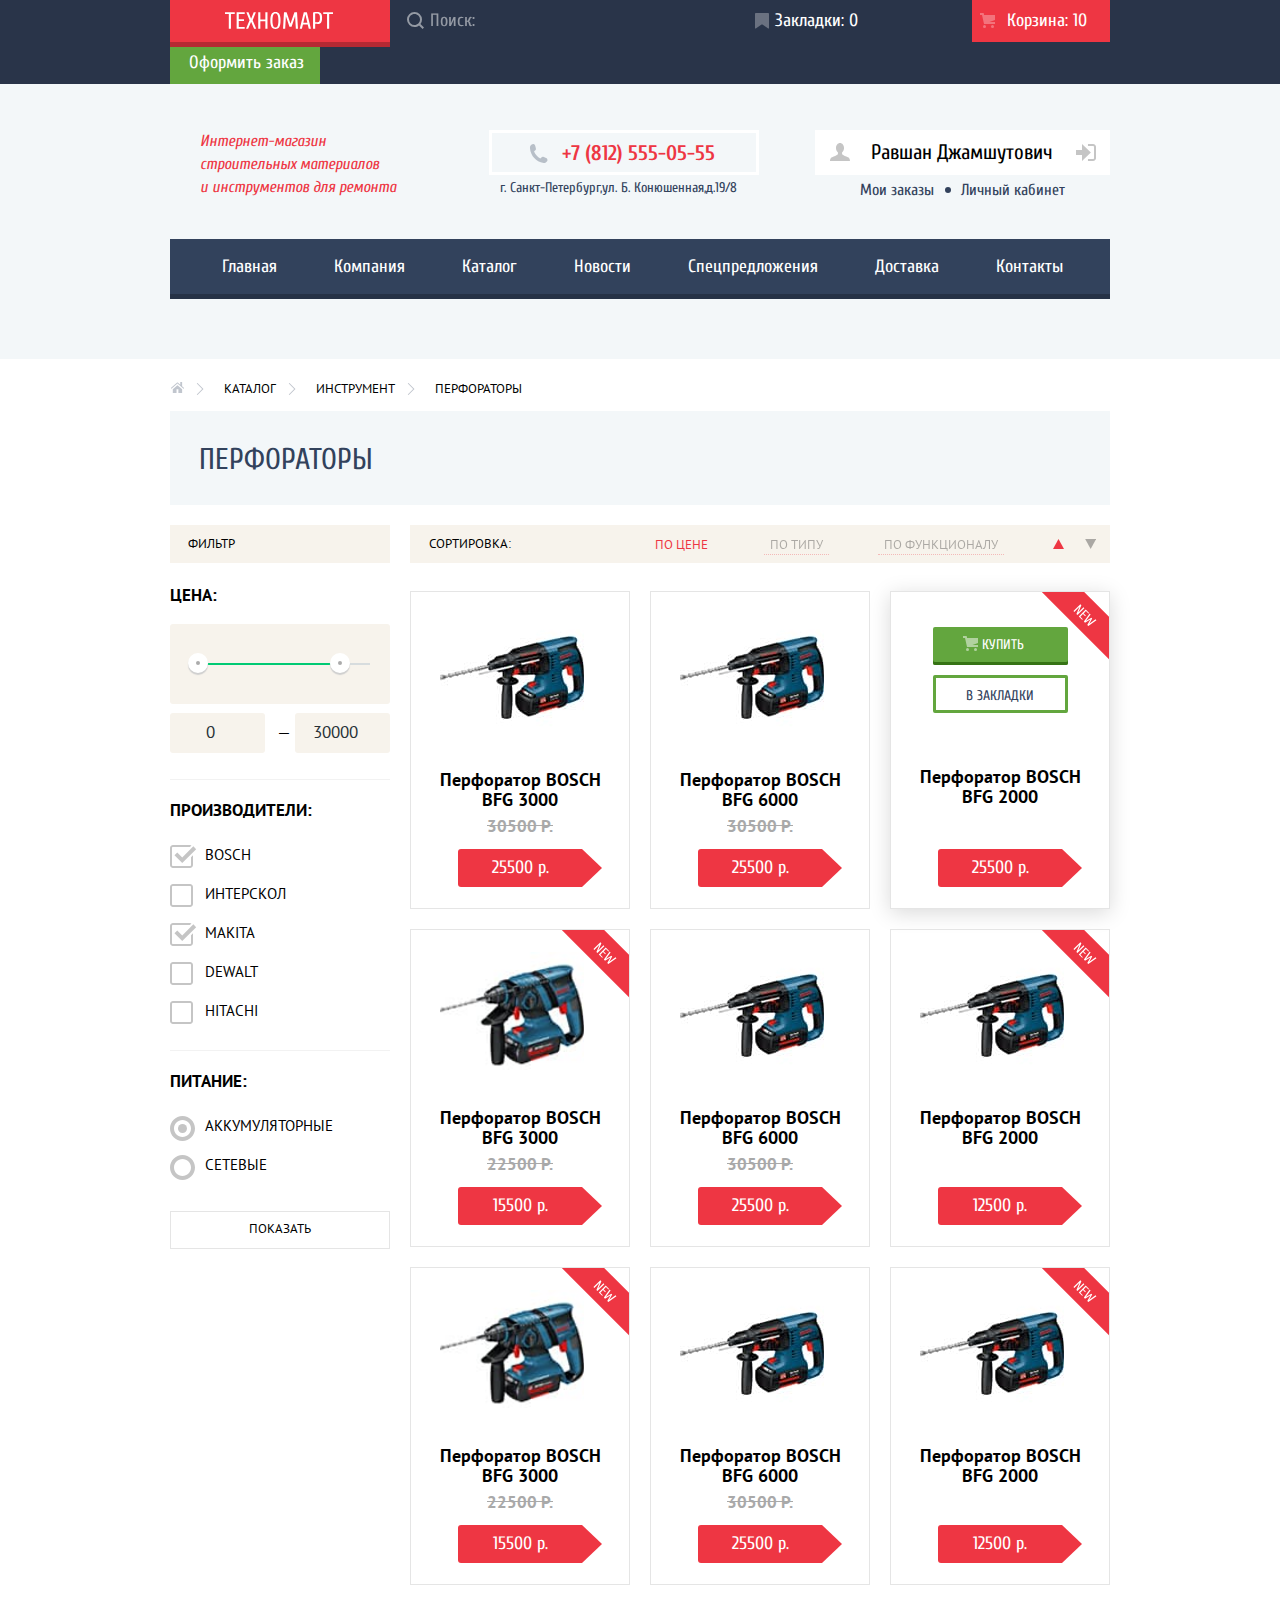
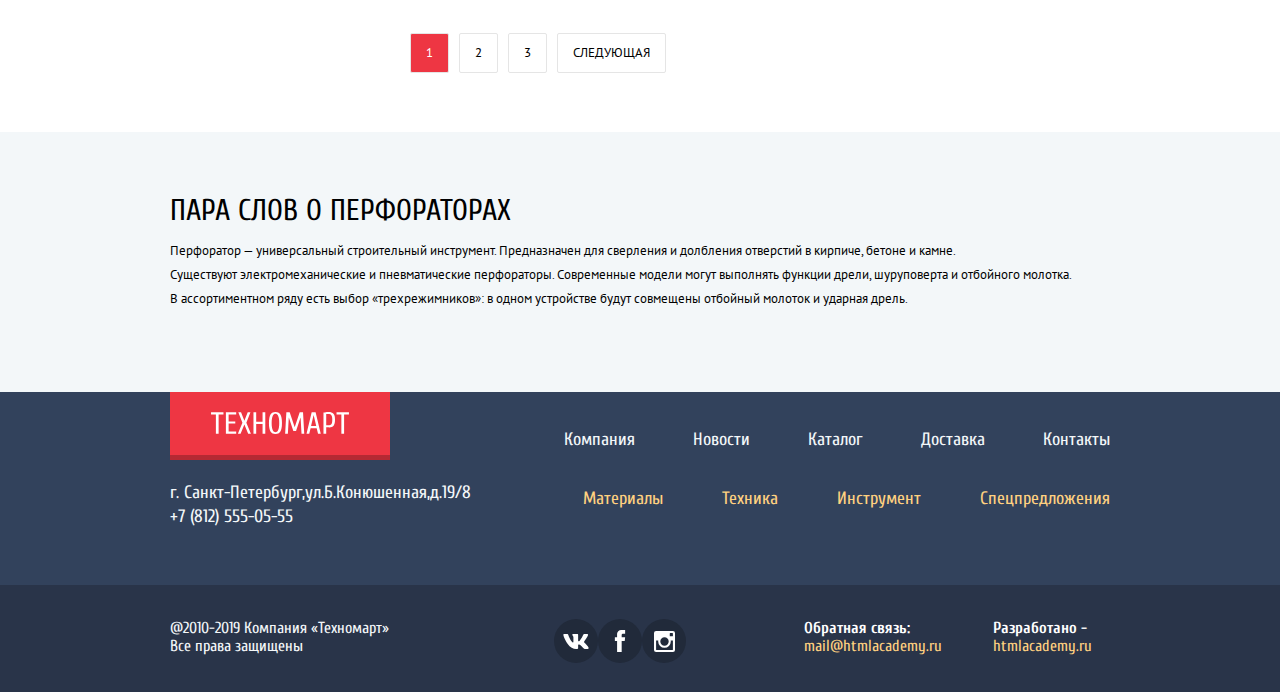
==== commit 90ee9ca0: "Третья защита" ====
--- a/catalog.html
+++ b/catalog.html
@@ -1,386 +1,358 @@
 <!DOCTYPE html>
 <html class="page" lang="ru">
-  <head>
-    <meta charset="utf-8">
-    <title>HTML Academy: Техномарт</title>
-    <link href="https://fonts.googleapis.com/css2?family=Cuprum:ital,wght@0,400;0,700;1,400&family=PT+Sans:ital,wght@0,400;0,700;1,400&display=swap" rel="stylesheet">
-    <link href="css/normalize.min.css" rel="stylesheet">
-    <link href="css/style.min.css" rel="stylesheet">
-  </head>
-  <body class="page-body">
-    <header class="main-header">
-        <div class="top-header">
-          <div class="wrapper">
-            <div class="logo logo-header">
-              <a href="index.html">
-                <img src="img/logo-technomart.svg" width="108" height="18" alt="Техномарт">
-              </a>
-            </div>
-            <label>
-              <input type="search" class="search" placeholder="Поиск:">
-            </label>
-            <a href="" class="bookmarks">Закладки: 0</a>
-            <a href="" class="basket add-basket">Корзина: 10</a>
-            <a href="" class="order">Оформить заказ</a>
-          </div>    
+
+<head>
+  <meta charset="utf-8">
+  <title>HTML Academy: Техномарт</title>
+  <link href="https://fonts.googleapis.com/css2?family=Cuprum:ital,wght@0,400;0,700;1,400&family=PT+Sans:ital,wght@0,400;0,700;1,400&display=swap" rel="stylesheet">
+  <link href="css/normalize.min.css" rel="stylesheet">
+  <link href="css/style.min.css" rel="stylesheet"> </head>
+
+<body class="page-body">
+  <header class="main-header">
+    <div class="top-header">
+      <div class="wrapper">
+        <div class="logo logo-header">
+          <a href="index.html"> <img src="img/logo-technomart.svg" width="108" height="18" alt="Техномарт"> </a>
         </div>
-        <div class="bottom-header">
-          <div class="wrapper">
-            <p class="description">
-            Интернет-магазин - <br>строительных материалов - <br> и инструментов для ремонта
-            </p>
-            <a href="tel:+78125550555" class="phone-number">+7 (812) 555-05-55</a>
-            <span class="address">г. Санкт-Петербург,ул. Б. Конюшенная,д.19/8</span>
-            <div class="user">
-              <a href="" class="user-link">Равшан Джамшутович</a>
-              <a href="" class="my-order">Мои заказы</a>
-              <a href="" class="account">Личный кабинет</a> 
-            </div>  
-          </div>
-        </div> 
-    		<nav class="main-menu">
-        		<ul class="main-navigation">
-          		<li><a href="index.html">Главная</a></li>
-          		<li><a href="">Компания</a></li>
-          		<li><a href="">Каталог</a></li>
-          		<li><a href="">Новости</a></li>
-          		<li><a href="">Спецпредложения</a></li>
-          		<li><a href="">Доставка</a></li>
-          		<li><a href="">Контакты</a></li>
-        		</ul>
-        </nav>
-    </header>
-    <main>
-      <div class="page-catalog">
-        <ul class="breadcrumbs">
-          <li><a href="index.html"><img src="img/icon-home.svg" width="14" height="12" alt="Домой"></a></li>
-          <li><a href="">Каталог</a></li>
-          <li><a href="">Инструмент</a></li>
-          <li class="breadcrumbs-current">Перфораторы</li>
-        </ul>
-        <h1 class="title-product">Перфораторы</h1>
-        <p class="filter">Фильтр</p>
-        <section class="sort">
-          <h2 class="sort-title">Сортировка:</h2>
-          <ul class="sort-list">
-            <li><button type="button" class="sort-list-item-current">По цене</button></li>
-            <li><button type="button" class="sort-list-item">По типу</button></li>
-            <li><button type="button" class="sort-list-item">По функционалу</button></li>
-          </ul>
-        </section>
-        <div>  
-          <form method="get" action="https://echo.htmlacademy.ru">
-            <fieldset class="filter-item">
-              <legend>Цена:</legend>
-              <div class="range-filter">
-                <div class="range-controls">
-                  <div class="scale">
-                    <div class="bar"></div>
-                  </div>
+        <label>
+          <input type="search" class="search" placeholder="Поиск:"> 
+        </label> 
+        <a href="" class="bookmarks">Закладки: 0</a> 
+        <a href="" class="basket add-basket">Корзина: 10</a> 
+        <a href="" class="order">Оформить заказ</a> 
+      </div>
+    </div>
+    <div class="bottom-header">
+      <div class="wrapper">
+        <p class="description"> Интернет-магазин
+          <br>строительных материалов
+          <br> и инструментов для ремонта 
+        </p> 
+        <a href="tel:+78125550555" class="phone-number">+7 (812) 555-05-55</a> 
+        <span class="address">г. Санкт-Петербург,ул. Б. Конюшенная,д.19/8</span>
+        <div class="user"> 
+          <a href="" class="user-link">Равшан Джамшутович</a> 
+          <a href="" class="my-order">Мои заказы</a> 
+          <a href="" class="account">Личный кабинет</a> 
+        </div>
+      </div>
+    </div>
+    <nav class="main-menu">
+      <ul class="main-navigation">
+        <li><a href="index.html">Главная</a></li>
+        <li><a href="">Компания</a></li>
+        <li><a href="">Каталог</a></li>
+        <li><a href="">Новости</a></li>
+        <li><a href="">Спецпредложения</a></li>
+        <li><a href="">Доставка</a></li>
+        <li><a href="">Контакты</a></li>
+      </ul>
+    </nav>
+  </header>
+  <main>
+    <div class="page-catalog">
+      <ul class="breadcrumbs">
+        <li>
+          <a href="index.html"><img src="img/icon-home.svg" width="14" height="12" alt="Домой"></a>
+        </li>
+        <li><a href="">Каталог</a></li>
+        <li><a href="">Инструмент</a></li>
+        <li class="breadcrumbs-current">Перфораторы</li>
+      </ul>
+      <h1 class="title-product">Перфораторы</h1>
+      <p class="filter">Фильтр</p>
+      <section class="sort">
+        <h2 class="sort-title">Сортировка:</h2>
+        <ul class="sort-list">
+          <li>
+            <button type="button" class="sort-list-item-current">По цене</button>
+          </li>
+          <li>
+            <button type="button" class="sort-list-item">По типу</button>
+          </li>
+          <li>
+            <button type="button" class="sort-list-item">По функционалу</button>
+          </li>
+        </ul>
+      </section>
+      <div>
+        <form method="get" action="https://echo.htmlacademy.ru">
+          <fieldset class="filter-item">
+            <legend>Цена:</legend>
+            <div class="range-filter">
+              <div class="range-controls">
+                <div class="scale">
+                  <div class="bar"></div>
+                </div>
                 <div class="toggle toggle-min" tabindex="0"></div>
                 <div class="toggle toggle-max" tabindex="0"></div>
               </div>
               <div class="price-controls">
                 <label class="min-price">
-                  <input type="number" name="min-price" value="0">
+                  <input type="number" name="min-price" value="0"> 
                 </label>
-                <label class="max-price">
-                  &#8212; <input type="number" name="max-price" value="30000">
+                <label class="max-price"> &#8212;
+                  <input type="number" name="max-price" value="30000"> 
                 </label>
               </div>
-             </div>
-            </fieldset>
-            <section class="filters">
+            </div>
+          </fieldset>
+          <section class="filters">
             <h2 class="visually-hidden">Фильтр товаров</h2>
             <fieldset class="filter-brand">
-                <legend class="list-item-title">Производители:</legend>
-                <ul class="list-item-brand">
-                  <li class="filter-option filter-checkbox">
-                    <input type="checkbox" name="Bosch" class="visually-hidden filter-input-checkbox" id="filter-bosch" checked>
-                    <label for="filter-bosch">Bosch</label>
-                  </li>
-                  <li class="filter-option filter-checkbox">
-                    <input type="checkbox" name="/Interscol" class="visually-hidden filter-input-checkbox" id="filter-interscol">
-                    <label for="filter-interscol">Интерскол</label>
-                  </li>
-                  <li class="filter-option filter-checkbox">
-                    <input type="checkbox" name="Makita" class="visually-hidden filter-input-checkbox" id="filter-makita" checked>
-                    <label for="filter-makita">Makita</label>
-                  </li>
-                  <li class="filter-option filter-checkbox">
-                    <input type="checkbox" name="Dewalt" class="visually-hidden filter-input-checkbox" id="filter-dewalt">
-                    <label for="filter-dewalt">Dewalt</label>
-                  </li>
-                  <li class="filter-option filter-checkbox">
-                    <input type="checkbox" name="Hitachi" class="visually-hidden filter-input-checkbox" id="filter-hitachi">
-                    <label for="filter-hitachi">Hitachi</label>
-                  </li>
-                </ul>
-              </fieldset>
-              <fieldset class="filter-type">
-                <legend class="list-item-title">Питание:</legend>
-                <ul class="list-item-type">
-                  <li class="filter-option filter-radio">
-                    <input type="radio" name="product-group" class="visually-hidden filter-input-radio" value="rechargeable" id="filter-rechargeable" checked>
-                    <label for="filter-rechargeable">Аккумуляторные</label>
-                  </li>
-                  <li class="filter-option filter-radio">
-                    <input type="radio" name="product-group" class="visually-hidden filter-input-radio" value="networking" id="filter-networking">
-                    <label for="filter-networking">Сетевые</label>
-                  </li>
-                </ul>
-              </fieldset>
-              <button type="submit" class="filter-button">Показать</button>
-            </section>    
-          </form>
+              <legend class="list-item-title">Производители:</legend>
+              <ul class="list-item-brand">
+                <li class="filter-option filter-checkbox">
+                  <input type="checkbox" name="Bosch" class="visually-hidden filter-input-checkbox" id="filter-bosch" checked>
+                  <label for="filter-bosch">Bosch</label>
+                </li>
+                <li class="filter-option filter-checkbox">
+                  <input type="checkbox" name="/Interscol" class="visually-hidden filter-input-checkbox" id="filter-interscol">
+                  <label for="filter-interscol">Интерскол</label>
+                </li>
+                <li class="filter-option filter-checkbox">
+                  <input type="checkbox" name="Makita" class="visually-hidden filter-input-checkbox" id="filter-makita" checked>
+                  <label for="filter-makita">Makita</label>
+                </li>
+                <li class="filter-option filter-checkbox">
+                  <input type="checkbox" name="Dewalt" class="visually-hidden filter-input-checkbox" id="filter-dewalt">
+                  <label for="filter-dewalt">Dewalt</label>
+                </li>
+                <li class="filter-option filter-checkbox">
+                  <input type="checkbox" name="Hitachi" class="visually-hidden filter-input-checkbox" id="filter-hitachi">
+                  <label for="filter-hitachi">Hitachi</label>
+                </li>
+              </ul>
+            </fieldset>
+            <fieldset class="filter-type">
+              <legend class="list-item-title">Питание:</legend>
+              <ul class="list-item-type">
+                <li class="filter-option filter-radio">
+                  <input type="radio" name="product-group" class="visually-hidden filter-input-radio" value="rechargeable" id="filter-rechargeable" checked>
+                  <label for="filter-rechargeable">Аккумуляторные</label>
+                </li>
+                <li class="filter-option filter-radio">
+                  <input type="radio" name="product-group" class="visually-hidden filter-input-radio" value="networking" id="filter-networking">
+                  <label for="filter-networking">Сетевые</label>
+                </li>
+              </ul>
+            </fieldset>
+            <button type="submit" class="filter-button">Показать</button>
+          </section>
+        </form>
+      </div>
+      <section class="catalog">
+        <h2 class="visually-hidden">Список перфораторов</h2>
+        <ul class="catalog-list">
+          <li class="catalog-item">
+            <a href="">
+              <p class="catalog-item-image"> <img src="img/perforator-boschbfg-6000.jpg" width="144" height="128" alt="Перфоратор boschbfg 6000" class="catalog-image"> </p>
+              <h3 class="name-product">Перфоратор BOSCH <br>
+BFG 3000</h3> <span class="old-price">30500 р.</span> 
+            </a>
+            <button class="new-price">25500 р.</button>
+            <div class="catalog-item-button"> 
+              <a href="" class="buy">Купить</a> 
+              <a href="" class="bookmark">В закладки</a> 
+            </div>
+          </li>
+          <li class="catalog-item">
+            <a href="">
+              <p class="catalog-item-image"> <img src="img/perforator-boschbfg-6000.jpg" width="144" height="128" alt="Перфоратор boschbfg 6000" class="catalog-image"> </p>
+              <h3 class="name-product">Перфоратор BOSCH <br>
+BFG 6000</h3> <span class="old-price">30500 р.</span> 
+            </a>
+            <button class="new-price">25500 р.</button>
+            <div class="catalog-item-button"> 
+              <a href="" class="buy">Купить</a> 
+              <a href="" class="bookmark">В закладки</a> 
+            </div>
+          </li>
+          <li class="catalog-item catalog-item-current">
+            <a href="">
+              <p class="catalog-item-image-current"> <img src="img/perforator-boschbfg-6000.jpg" width="144" height="128" alt="Перфоратор boschbfg 6000"> </p>
+            </a>
+            <div class="catalog-item-button-current"> 
+              <a href="" class="buy button-current">Купить</a> 
+              <a href="" class="bookmark button-current">В закладки</a> 
+            </div>
+            <h3 class="name-product">Перфоратор BOSCH <br>
+BFG 2000</h3>
+            <button class="new-price">25500 р.</button>
+          </li>
+          <li class="catalog-item catalog-item-new">
+            <a href="">
+              <p class="catalog-item-image"> <img src="img/perforator-boschbfg-3000.jpg" width="144" height="128" alt="Перфоратор boschbfg 3000" class="catalog-image"> </p>
+              <h3 class="name-product">Перфоратор BOSCH <br>
+BFG 3000</h3> <span class="old-price">22500 р.</span> 
+            </a>
+            <button class="new-price">15500 р.</button>
+            <div class="catalog-item-button"> 
+              <a href="" class="buy">Купить</a> 
+              <a href="" class="bookmark">В закладки</a> 
+            </div>
+          </li>
+          <li class="catalog-item">
+            <a href="">
+              <p class="catalog-item-image"> <img src="img/perforator-boschbfg-6000.jpg" width="144" height="128" alt="Перфоратор boschbfg 6000" class="catalog-image"> </p>
+              <h3 class="name-product">Перфоратор BOSCH <br>
+BFG 6000</h3> <span class="old-price">30500 р.</span> 
+            </a>
+            <button class="new-price">25500 р.</button>
+            <div class="catalog-item-button"> 
+              <a href="" class="buy">Купить</a> 
+              <a href="" class="bookmark">В закладки</a>
+            </div>
+          </li>
+          <li class="catalog-item">
+            <a href="">
+              <p class="catalog-item-image catalog-item-new"> <img src="img/perforator-boschbfg-2000.jpg" width="144" height="128" alt="Перфоратор boschbfg 2000" class="catalog-image"> </p>
+              <h3 class="name-product">Перфоратор BOSCH <br>
+BFG 2000</h3> 
+            </a>
+            <button class="new-price">12500 р.</button>
+            <div class="catalog-item-button"> 
+              <a href="" class="buy">Купить</a> 
+              <a href="" class="bookmark">В закладки</a> 
+            </div>
+          </li>
+          <li class="catalog-item catalog-item-new">
+            <a href="">
+              <p class="catalog-item-image"> <img src="img/perforator-boschbfg-3000.jpg" width="144" height="128" alt="Перфоратор boschbfg 3000" class="catalog-image"> </p>
+              <h3 class="name-product">Перфоратор BOSCH <br>
+BFG 3000</h3> <span class="old-price">22500 р.</span> 
+            </a>
+            <button class="new-price">15500 р.</button>
+            <div class="catalog-item-button"> 
+              <a href="" class="buy">Купить</a> 
+              <a href="" class="bookmark">В закладки</a> 
+            </div>
+          </li>
+          <li class="catalog-item">
+            <a href="">
+              <p class="catalog-item-image"> <img src="img/perforator-boschbfg-6000.jpg" width="144" height="128" alt="Перфоратор boschbfg 6000" class="catalog-image"> </p>
+              <h3 class="name-product">Перфоратор BOSCH <br>
+BFG 6000</h3> <span class="old-price">30500 р.</span> 
+            </a>
+            <button class="new-price">25500 р.</button>
+            <div class="catalog-item-button"> 
+              <a href="" class="buy">Купить</a> 
+              <a href="" class="bookmark">В закладки</a> 
+            </div>
+          </li>
+          <li class="catalog-item catalog-item-new">
+            <a href="">
+              <p class="catalog-item-image"> <img src="img/perforator-boschbfg-2000.jpg" width="144" height="128" alt="Перфоратор boschbfg 2000" class="catalog-image"> </p>
+              <h3 class="name-product">Перфоратор BOSCH <br>
+BFG 2000</h3> 
+            </a>
+            <button class="new-price">12500 р.</button>
+            <div class="catalog-item-button"> 
+              <a href="" class="buy">Купить</a> 
+              <a href="" class="bookmark">В закладки</a> 
+            </div>
+          </li>
+        </ul>
+        <ul class="page-navigation">
+          <li class="page-navigation-item page-navigation-current"> <a href="">1</a> </li>
+          <li class="page-navigation-item"> <a href="">2</a> </li>
+          <li class="page-navigation-item"> <a href="">3</a> </li>
+          <li class="page-navigation-item"> <a href="">Следующая</a> </li>
+        </ul>
+      </section>
+    </div>
+    <div class="wrapper-description-items">
+      <section class="description-items">
+        <h2>Пара слов о перфораторах</h2>
+        <p class="text text-description-items"> Перфоратор — универсальный строительный инструмент. Предназначен для сверления и долбления отверстий в кирпиче, бетоне и камне.
+          <br> Существуют электромеханические и пневматические перфораторы. Современные модели могут выполнять функции дрели, шуруповерта и отбойного молотка.
+          <br> В ассортиментном ряду есть выбор «трехрежимников»: в одном устройстве будут совмещены отбойный молоток и ударная дрель. </p>
+      </section>
+    </div>
+  </main>
+  <footer class="main-footer">
+    <div class="wrapper-footer">
+      <div class="container-top-header">
+        <div class="logo logo-footer">
+          <a href="index.html"> <img src="img/logo-technomart.svg" width="138" height="23" alt="Техномарт"> </a>
         </div>
-        <section class="catalog">
-        <h2 class="visually-hidden">Список перфораторов</h2>
-          <ul class="catalog-list">
-            <li class="catalog-item">
-              <a href="">
-                <p class="catalog-item-image">
-                  <img src="img/perforator-boschbfg-6000.jpg" width="144" height="128" alt="Перфоратор boschbfg 6000" class="catalog-image">
-                </p>
-                <h3 class="name-product">Перфоратор BOSCH <br> -BFG 3000</h3>
-                <span class="old-price">30500 р.</span>
-              </a>  
-                <button class="new-price">25500 р.</button>
-                <div class="catalog-item-button">
-                  <a href="" class="buy">Купить</a>
-                  <a href="" class="bookmark">В закладки</a>
-                </div>
-            </li>
-            <li class="catalog-item">
-              <a href="">
-                <p class="catalog-item-image">
-                  <img src="img/perforator-boschbfg-6000.jpg" width="144" height="128" alt="Перфоратор boschbfg 6000" class="catalog-image">
-                </p>
-                <h3 class="name-product">Перфоратор BOSCH <br> -BFG 6000</h3>
-                <span class="old-price">30500 р.</span>
-              </a>  
-                <button class="new-price">25500 р.</button>
-                <div class="catalog-item-button">
-                  <a href="" class="buy">Купить</a>
-                  <a href="" class="bookmark">В закладки</a>
-                </div>
-            </li>
-            <li class="catalog-item catalog-item-current">
-              <a href="">
-                <p class="catalog-item-image-current">
-                    <img src="img/perforator-boschbfg-6000.jpg" width="144" height="128" alt="Перфоратор boschbfg 6000">
-                </p>
-              </a>  
-                <div class="catalog-item-button-current">
-                  <a href="" class="buy button-current">Купить</a>
-                  <a href="" class="bookmark button-current">В закладки</a>
-                </div>
-                <h3 class="name-product">Перфоратор BOSCH <br> -BFG 2000</h3>
-                <button class="new-price">25500 р.</button>
-            </li>
-            <li class="catalog-item catalog-item-new">
-              <a href="">
-                <p class="catalog-item-image">
-                  <img src="img/perforator-boschbfg-3000.jpg" width="144" height="128" alt="Перфоратор boschbfg 3000" class="catalog-image">
-                </p>
-                <h3 class="name-product">Перфоратор BOSCH <br> -BFG 3000</h3>
-                <span class="old-price">22500 р.</span>
-              </a>  
-                <button class="new-price">15500 р.</button>
-                <div class="catalog-item-button">
-                  <a href="" class="buy">Купить</a>
-                  <a href="" class="bookmark">В закладки</a>
-                </div>
-            </li>
-            <li class="catalog-item">
-              <a href="">
-                <p class="catalog-item-image">
-                  <img src="img/perforator-boschbfg-6000.jpg" width="144" height="128" alt="Перфоратор boschbfg 6000" class="catalog-image">
-                </p>
-                <h3 class="name-product">Перфоратор BOSCH <br> -BFG 6000</h3>
-                <span class="old-price">30500 р.</span>
-              </a>  
-                <button class="new-price">25500 р.</button>
-                <div class="catalog-item-button">
-                  <a href="" class="buy">Купить</a>
-                  <a href="" class="bookmark">В закладки</a>
-                </div>
-            </li>
-            <li class="catalog-item">
-              <a href="">
-                <p class="catalog-item-image catalog-item-new">
-                  <img src="img/perforator-boschbfg-2000.jpg" width="144" height="128" alt="Перфоратор boschbfg 2000" class="catalog-image">
-                </p>
-                <h3 class="name-product">Перфоратор BOSCH <br> -BFG 2000</h3>
-              </a>  
-                <button class="new-price">12500 р.</button>
-                <div class="catalog-item-button">
-                  <a href="" class="buy">Купить</a>
-                  <a href="" class="bookmark">В закладки</a>
-                </div>
-            </li>
-            <li class="catalog-item catalog-item-new">
-              <a href="">
-                <p class="catalog-item-image">
-                  <img src="img/perforator-boschbfg-3000.jpg" width="144" height="128" alt="Перфоратор boschbfg 3000" class="catalog-image">
-                </p>
-                <h3 class="name-product">Перфоратор BOSCH <br> -BFG 3000</h3>
-                <span class="old-price">22500 р.</span>
-              </a>  
-                <button class="new-price">15500 р.</button>
-                <div class="catalog-item-button">
-                  <a href="" class="buy">Купить</a>
-                  <a href="" class="bookmark">В закладки</a>
-                </div>
-            </li>
-            <li class="catalog-item">
-              <a href="">
-                <p class="catalog-item-image">
-                  <img src="img/perforator-boschbfg-6000.jpg" width="144" height="128" alt="Перфоратор boschbfg 6000" class="catalog-image">
-                </p>
-                <h3 class="name-product">Перфоратор BOSCH <br> -BFG 6000</h3>
-                <span class="old-price">30500 р.</span>
-              </a>  
-                <button class="new-price">25500 р.</button>
-                <div class="catalog-item-button">
-                  <a href="" class="buy">Купить</a>
-                  <a href="" class="bookmark">В закладки</a>
-                </div>
-            </li>
-            <li class="catalog-item catalog-item-new">
-              <a href="">
-                <p class="catalog-item-image">
-                  <img src="img/perforator-boschbfg-2000.jpg" width="144" height="128" alt="Перфоратор boschbfg 2000" class="catalog-image">
-                </p>
-                <h3 class="name-product">Перфоратор BOSCH <br> -BFG 2000</h3>
-              </a>
-                <button class="new-price">12500 р.</button>
-                <div class="catalog-item-button">
-                  <a href="" class="buy">Купить</a>
-                  <a href="" class="bookmark">В закладки</a>
-                </div>
-            </li>
-          </ul>
-          <ul class="page-navigation">
-            <li class="page-navigation-item page-navigation-current">
-              <a href="">1</a>
-            </li>
-            <li class="page-navigation-item">
-              <a href="">2</a>
-            </li>
-            <li class="page-navigation-item">
-              <a href="">3</a>
-            </li>
-            <li class="page-navigation-item">
-              <a href="">Следующая</a>
-            </li>
+        <ul class="menu main-footer">
+          <li><a href="">Компания</a></li>
+          <li><a href="">Новости</a></li>
+          <li><a href="catalog.html">Каталог</a></li>
+          <li><a href="">Доставка</a></li>
+          <li><a href="">Контакты</a></li>
+        </ul>
+      </div>
+      <div class="container-bottom-header">
+        <section>
+          <h3 class="visually-hidden">Адрес</h3>
+          <p class="adress-footer">г. Санкт-Петербург,ул.Б.Конюшенная,д.19/8</p> 
+          <a href="tel:+78125550555">+7 (812) 555-05-55</a> 
+        </section>
+        <section class="additional-footer-menu">
+          <h3 class="visually-hidden">Меню</h3>
+          <ul class="additional-footer-menu">
+            <li><a href="" class="additional-footer-menu-link">Материалы</a></li>
+            <li><a href="" class="additional-footer-menu-link">Техника</a></li>
+            <li><a href="" class="additional-footer-menu-link">Инструмент</a></li>
+            <li><a href="" class="additional-footer-menu-link">Спецпредложения</a></li>
           </ul>
         </section>
       </div>
-      <div class="wrapper-description-items">
-        <section class="description-items">
-        		<h2>Пара слов о перфораторах</h2>
-        		<p class="text text-description-items">
-        			Перфоратор — универсальный строительный инструмент. Предназначен для сверления и долбления отверстий в кирпиче, бетоне и камне. <br>
-              Существуют электромеханические и пневматические перфораторы. Современные модели могут выполнять функции дрели, шуруповерта и отбойного молотка. <br> 
-              В ассортиментном ряду есть выбор «трехрежимников»: в одном устройстве будут совмещены отбойный молоток и ударная дрель.
-        		</p>
-        </section>
-      </div>
-    </main>
-    <footer class="main-footer">
-        <div class="wrapper-footer">
-            <div class="container-top-header">
-                <div class="logo logo-footer">
-                    <a href="index.html">
-                        <img src="img/logo-technomart.svg" width="138" height="23" alt="Техномарт">
-                    </a> 
-                </div> 
-                <ul class="menu main-footer">
-                  <li><a href="">Компания</a></li>
-                  <li><a href="">Новости</a></li>
-                  <li><a href="catalog.html">Каталог</a></li>
-                  <li><a href="">Доставка</a></li>
-                  <li><a href="">Контакты</a></li>
-                </ul>
-            </div>
-            <div class="container-bottom-header">    
-              <section>
-                <h3 class="visually-hidden">Адрес</h3>
-                <p class="adress-footer">г. Санкт-Петербург,ул.Б.Конюшенная,д.19/8</p>
-                <a href="tel:+78125550555">+7 (812) 555-05-55</a>
-              </section>
-              <section class="additional-footer-menu">
-                <h3 class="visually-hidden">Меню</h3>
-                <ul class="additional-footer-menu">
-                  <li><a href="" class="additional-footer-menu-link">Материалы</a></li>
-                  <li><a href="" class="additional-footer-menu-link">Техника</a></li>
-                  <li><a href="" class="additional-footer-menu-link">Инструмент</a></li>
-                  <li><a href="" class="additional-footer-menu-link">Спецпредложения</a></li>
-                </ul> 
-              </section>
-            </div>    
-        </div>
-    </footer>
-    <footer class="bottom-footer">
-        <div class="container-bottom-footer">
-          <section class="copyright">
-            <h3 class="visually-hidden">Copyright</h3>
-            <p>@2010-2019 Компания &#171;Техномарт&#187;</p>
-            <p>Все права защищены</p>
-          </section>
-          <section class="footer-social">
-          <h2 class="visually-hidden">Давайте дружить!</h2>
-          <ul class="social-button-list">
-            <li>
-              <a class="social-button" href="#">
-                <span class="visually-hidden">Вконтакте</span>
-                <svg width="26" height="15" viewBox="0 0 128 76"><path d="M125,5.15c.89-3,0-5.15-4.23-5.15h-14a6,6,0,0,0-6.09,4S93.59,21.31,83.5,32.59c-3.26,3.26-4.74,4.3-6.52,4.3-.89,0-2.18-1-2.18-4V5.15c0-3.56-1-5.15-4-5.15h-22a3.37,3.37,0,0,0-3.56,3.22c0,3.37,5,4.15,5.56,13.64V37.48c0,4.52-.82,5.34-2.6,5.34-4.74,0-16.29-17.43-23.13-37.38C23.72,1.57,22.38,0,18.8,0H4.8C.8,0,0,1.88,0,4c0,3.71,4.75,22.1,22.1,46.42C33.67,67,50,76,64.8,76c8.9,0,10-2,10-5.45V58c0-4,.84-4.8,3.66-4.8,2.08,0,5.64,1,13.94,9C101.9,71.74,103.46,76,108.8,76h14c4,0,6-2,4.85-6s-5.8-9.64-11.81-16.4c-3.27-3.86-8.16-8-9.64-10.09-2.08-2.67-1.49-3.86,0-6.23,0,0,17-24,18.83-32.18Z" fill="#fff"/></svg>
-              </a>
-            </li>
-            <li>
-              <a class="social-button" href="#">
-                <span class="visually-hidden">Фейсбук</span>
-                <svg width="12" height="22" viewBox="0 0 10.15 21.74"><path d="M3.34 1.12A4.77 4.77 0 0 1 6.53 0h3.61v3.81H7.81a1.07 1.07 0 0 0-1.09.83v2.55h3.42c-.08 1.23-.24 2.45-.41 3.67h-3v10.87H2.21V10.86H0V7.21h2.19V3.66a3.83 3.83 0 0 1 1.15-2.54z" fill="#fff"/></svg>
-              </a>
-            </li>
-            <li>
-              <a class="social-button" href="#">
-                <span class="visually-hidden">Инстаграм</span>
-                <svg width="21" height="21" viewBox="0 0 20 20"><path d="M18 0H2a2 2 0 0 0-2 2v16a2 2 0 0 0 2 2h16a2 2 0 0 0 2-2V2a2 2 0 0 0-2-2zm-8 6a4 4 0 1 1-4 4 4 4 0 0 1 4-4zM2.5 18a.47.47 0 0 1-.5-.5V9h2.1a3.4 3.4 0 0 0-.1 1 6 6 0 1 0 12 0 3.4 3.4 0 0 0-.1-1H18v8.5a.47.47 0 0 1-.5.5zM18 4.5a.47.47 0 0 1-.5.5h-2a.47.47 0 0 1-.5-.5v-2a.47.47 0 0 1 .5-.5h2a.47.47 0 0 1 .5.5z" fill="#fff"/></svg>
-              </a>
-            </li>
-          </ul>
-        </section>
-          <section class="feedback-footer">
-            <h3 class="feedback">Обратная связь:</h3>
-            <a href="mailto:mail@htmlacademy.ru" class="mail">mail@htmlacademy.ru</a>
-          </section>
-          <section class="develop">
-            <h3 class="developed">Разработано -</h3>
-            <a href="https://htmlacademy.ru/intensive/htmlcss" class="url">htmlacademy.ru</a>
-          </section>
-        </div>
-    </footer>
-     <section class="modal modal-basket">
-       <h2 class="modal-title">Товар добавлен в корзину</h2>
-       <div class="wrapper-modal-button">
-         <button type="button" class="modal-order">Оформить заказ</button>
-         <button type="button" class="modal-continue">Продолжить покупки</button>
-       </div>
-       <button class="modal-close" type="button" aria-label="Закрыть"></button>
-     </section>
+    </div>
+  </footer>
+  <footer class="bottom-footer">
+    <div class="container-bottom-footer">
+      <section class="copyright">
+        <h3 class="visually-hidden">Copyright</h3>
+        <p>@2010-2019 Компания &#171;Техномарт&#187;</p>
+        <p>Все права защищены</p>
+      </section>
+      <section class="footer-social">
+        <h2 class="visually-hidden">Давайте дружить!</h2>
+        <ul class="social-button-list">
+          <li>
+            <a class="social-button" href="#"> <span class="visually-hidden">Вконтакте</span>
+              <svg width="26" height="15" viewBox="0 0 128 76">
+                <path d="M125,5.15c.89-3,0-5.15-4.23-5.15h-14a6,6,0,0,0-6.09,4S93.59,21.31,83.5,32.59c-3.26,3.26-4.74,4.3-6.52,4.3-.89,0-2.18-1-2.18-4V5.15c0-3.56-1-5.15-4-5.15h-22a3.37,3.37,0,0,0-3.56,3.22c0,3.37,5,4.15,5.56,13.64V37.48c0,4.52-.82,5.34-2.6,5.34-4.74,0-16.29-17.43-23.13-37.38C23.72,1.57,22.38,0,18.8,0H4.8C.8,0,0,1.88,0,4c0,3.71,4.75,22.1,22.1,46.42C33.67,67,50,76,64.8,76c8.9,0,10-2,10-5.45V58c0-4,.84-4.8,3.66-4.8,2.08,0,5.64,1,13.94,9C101.9,71.74,103.46,76,108.8,76h14c4,0,6-2,4.85-6s-5.8-9.64-11.81-16.4c-3.27-3.86-8.16-8-9.64-10.09-2.08-2.67-1.49-3.86,0-6.23,0,0,17-24,18.83-32.18Z" fill="#fff" />
+              </svg>
+            </a>
+          </li>
+          <li>
+            <a class="social-button" href="#"> <span class="visually-hidden">Фейсбук</span>
+              <svg width="12" height="22" viewBox="0 0 10.15 21.74">
+                <path d="M3.34 1.12A4.77 4.77 0 0 1 6.53 0h3.61v3.81H7.81a1.07 1.07 0 0 0-1.09.83v2.55h3.42c-.08 1.23-.24 2.45-.41 3.67h-3v10.87H2.21V10.86H0V7.21h2.19V3.66a3.83 3.83 0 0 1 1.15-2.54z" fill="#fff" />
+              </svg>
+            </a>
+          </li>
+          <li>
+            <a class="social-button" href="#"> <span class="visually-hidden">Инстаграм</span>
+              <svg width="21" height="21" viewBox="0 0 20 20">
+                <path d="M18 0H2a2 2 0 0 0-2 2v16a2 2 0 0 0 2 2h16a2 2 0 0 0 2-2V2a2 2 0 0 0-2-2zm-8 6a4 4 0 1 1-4 4 4 4 0 0 1 4-4zM2.5 18a.47.47 0 0 1-.5-.5V9h2.1a3.4 3.4 0 0 0-.1 1 6 6 0 1 0 12 0 3.4 3.4 0 0 0-.1-1H18v8.5a.47.47 0 0 1-.5.5zM18 4.5a.47.47 0 0 1-.5.5h-2a.47.47 0 0 1-.5-.5v-2a.47.47 0 0 1 .5-.5h2a.47.47 0 0 1 .5.5z" fill="#fff" />
+              </svg>
+            </a>
+          </li>
+        </ul>
+      </section>
+      <section class="feedback-footer">
+        <h3 class="feedback">Обратная связь:</h3> <a href="mailto:mail@htmlacademy.ru" class="mail">mail@htmlacademy.ru</a> 
+      </section>
+      <section class="develop">
+        <h3 class="developed">Разработано -</h3> <a href="https://htmlacademy.ru/intensive/htmlcss" class="url">htmlacademy.ru</a> 
+      </section>
+    </div>
+  </footer>
+  <section class="modal modal-basket">
+    <h2 class="modal-title">Товар добавлен в корзину</h2>
+    <div class="wrapper-modal-button">
+      <button type="button" class="modal-order">Оформить заказ</button>
+      <button type="button" class="modal-continue">Продолжить покупки</button>
+    </div>
+    <button class="modal-close" type="button" aria-label="Закрыть"></button>
+  </section>
   <script src="js/modal-basket.min.js"></script>
-  </body>
+</body>
+
 </html>--- a/css/style.min.css
+++ b/css/style.min.css
@@ -1 +1 @@
-@-webkit-keyframes bounce{0%{-webkit-transform:translateY(-2000px);transform:translateY(-2000px)}70%{-webkit-transform:translateY(30px);transform:translateY(30px)}90%{-webkit-transform:translateY(-10px);transform:translateY(-10px)}to{-webkit-transform:translateY(0);transform:translateY(0)}}@keyframes bounce{0%{-webkit-transform:translateY(-2000px);transform:translateY(-2000px)}70%{-webkit-transform:translateY(30px);transform:translateY(30px)}90%{-webkit-transform:translateY(-10px);transform:translateY(-10px)}to{-webkit-transform:translateY(0);transform:translateY(0)}}@-webkit-keyframes shake{0%,to{-webkit-transform:translateX(0);transform:translateX(0)}10%,30%,50%,70%,90%{-webkit-transform:translateX(-10px);transform:translateX(-10px)}20%,40%,60%,80%{-webkit-transform:translateX(10px);transform:translateX(10px)}}@keyframes shake{0%,to{-webkit-transform:translateX(0);transform:translateX(0)}10%,30%,50%,70%,90%{-webkit-transform:translateX(-10px);transform:translateX(-10px)}20%,40%,60%,80%{-webkit-transform:translateX(10px);transform:translateX(10px)}}:root{--basic-blue: #32425c;--basic-blue-dark: #293449;--basic-yellow: #ffbf47;--basic-yellow-dark: #ffd180;--basic-pink: #ee3643;--basic-pink-dark: #ba2732;--basic-green: #63a63e;--basic-green-light: #5fbb2d;--basic-green-dark: #518534;--basic-grey: #b5b5b5;--basic-grey-light-one: #c5c5c5;--basic-grey-light: #e5e5e5;--basic-grey-dark: #a9a9a9;--basic-white: #ffffff;--basic-black: #000000;--basic-special: #f3f7f9;--basic-shadow: rgba(0, 0, 0, 0.24);--basic-shadow-light: rgba(0, 0, 0, 0.15)}body{min-width:960px;margin:0;padding:0;font-family:"Cuprum",Arial,sans-serif;font-size:18px;line-height:24px;background-color:var(--basic-white);color:var(--basic-black)}a{text-decoration:none;color:var(--basic-white)}img{max-width:100%;height:auto}.slide-title{text-transform:uppercase;margin:0}.contacts h2,.description-company h2,.popular-title,.service h2,.title{text-transform:uppercase;font-size:30px;line-height:30px;font-weight:400;margin:0}.modal-title{line-height:30px;margin:0}.description-items h2,.sort-title{text-transform:uppercase;font-weight:400}.description-items h2{font-size:30px;line-height:30px;margin:0}.visually-hidden:not(:focus):not(:active),input[type=checkbox].visually-hidden,input[type=radio].visually-hidden{position:absolute;width:1px;height:1px;margin:-1px;border:0;padding:0;white-space:nowrap;-webkit-clip-path:inset(100%);clip-path:inset(100%);clip:rect(0 0 0 0);overflow:hidden}fieldset{border:0}.page{height:100%}.page-body{min-height:100%;display:-ms-grid;display:grid;-ms-grid-rows:-webkit-min-content 1fr -webkit-min-content -webkit-min-content;-ms-grid-rows:min-content 1fr min-content min-content;grid-template-rows:-webkit-min-content 1fr -webkit-min-content -webkit-min-content;grid-template-rows:min-content 1fr min-content min-content;-ms-flex-line-pack:start;align-content:start}.container,.main-header{background-color:var(--basic-special)}.top-header{background-color:var(--basic-blue-dark);color:var(--basic-white);min-height:42px}.wrapper{display:-webkit-box;display:-ms-flexbox;display:flex;-ms-flex-wrap:wrap;flex-wrap:wrap;-webkit-box-pack:justify;-ms-flex-pack:justify;justify-content:space-between;position:relative}.main-menu,.wrapper,.wrapper-footer{width:940px;margin:0 auto}.logo-header{height:47px;position:absolute;z-index:1;top:0;left:0}.logo{background-color:var(--basic-pink);-webkit-box-shadow:inset 0 -5px 0 var(--basic-shadow);box-shadow:inset 0 -5px 0 var(--basic-shadow);width:220px}.button:active,.button:focus,.button:hover,.logo:active,.logo:focus,.logo:hover,.modal-order:active,.modal-order:focus,.modal-order:hover,.new-price:active,.new-price:focus,.new-price:hover,.popular-link:active,.popular-link:focus,.popular-link:hover,.slide-link:active,.slide-link:focus,.slide-link:hover{background-color:var(--basic-pink-dark)}.logo-header a{display:block;padding-left:55px;padding-top:12px}.logo-footer a{display:block;padding-left:41px;padding-top:20px}.search{width:270px;min-height:42px;margin-left:220px;border:0;background-color:inherit;padding-left:40px;position:relative;background-image:url(../img/icon-search.svg);background-repeat:no-repeat;background-position:17px 12px;opacity:.5}.search:hover{outline:0;opacity:1}.search:focus{background-color:var(--basic-white);outline:0;background-image:url(../img/icon-search-red.svg)}::-webkit-input-placeholder{color:var(--basic-white)}:-ms-input-placeholder{color:var(--basic-white)}:-moz-placeholder,::-moz-placeholder{color:var(--basic-white)}.basket,.bookmarks{display:block;padding:9px 40px;position:relative}.basket::before,.bookmarks::before{content:"";position:absolute;top:13px;left:20px;background-image:url(../img/icon-bookmark.svg);background-repeat:no-repeat;width:14px;height:16px;opacity:.3}.basket{padding:9px 23px 9px 35px;max-width:136px}.basket::before{left:8px;background-image:url(../img/icon-cart.svg);width:15px;height:15px}.basket:focus::before,.basket:hover::before,.bookmarks:focus::before,.bookmarks:hover::before{opacity:1}.basket:active,.bookmarks:active{background-color:#161d29;opacity:.5}.bottom-header{display:-webkit-box;display:-ms-flexbox;display:flex;padding-top:46px;padding-bottom:40px}.description{font-size:16px;line-height:23px;color:var(--basic-pink);font-style:italic;margin:0 0 0 30px;max-width:197px}.phone-number{border:3px solid var(--basic-white);background-color:var(--basic-special);-webkit-box-sizing:border-box;box-sizing:border-box;font-size:21px;line-height:30px;font-weight:700;color:var(--basic-pink);position:relative;display:block;padding-top:5px;padding-bottom:8px;padding-left:70px;width:270px;height:45px;margin-left:36px}.phone-number::before{content:"";position:absolute;top:11px;left:37px;background-image:url(../img/icon-phone.svg);background-repeat:repeat;background-position:0 0;width:19px;height:19px}.address{font-size:14px;color:var(--basic-blue);position:absolute;top:46px;left:330px}.login,.registration{font-size:21px;line-height:21px;color:var(--basic-black);background-color:var(--basic-white);height:45px;text-align:center;padding-top:12px;-webkit-box-sizing:border-box;box-sizing:border-box}.registration{margin:0}.login{position:relative;width:121px;padding-left:25px;margin:0 -45px 0 0}.registration{width:150px}.login::before{content:"";position:absolute;top:14px;left:19px;background-image:url(../img/icon-login.svg);background-repeat:no-repeat;width:20px;height:17px}.account:focus,.account:hover,.login:focus,.login:hover,.my-order:focus,.my-order:hover,.registration:focus,.registration:hover{color:var(--basic-pink)}.account:active,.login:active,.my-order:active,.registration:active,.user-link:active{color:var(--basic-grey-light-one)}.login:focus::before,.login:hover::before,.user-link:focus::after,.user-link:hover::after{background-image:url(../img/icon-login-active.svg)}.login:active::before{background-image:url(../img/icon-login.svg)}.main-menu{margin-bottom:60px;height:60px;-webkit-box-shadow:inset 0 -5px 0 var(--basic-shadow);box-shadow:inset 0 -5px 0 var(--basic-shadow)}.main-footer,.main-menu{background-color:var(--basic-blue)}.main-menu ul{display:-webkit-box;display:-ms-flexbox;display:flex;-ms-flex-pack:distribute;justify-content:space-between;-ms-flex-wrap:wrap;flex-wrap:wrap;padding:0;margin:0}.main-navigation li{display:block;padding:16px 24px 20px 32px}.main-navigation li:first-child{padding-left:52px}.main-navigation li:last-child{padding-right:47px}.main-menu li:focus,.main-menu li:hover{background-color:var(--basic-blue-dark)}.main-menu li:active{opacity:.5}.main-blocks{padding-top:59px;padding-bottom:59px;width:940px;margin:0 auto;display:-ms-grid;display:grid;-ms-grid-columns:1fr 20px 1fr 20px 1fr;grid-template-columns:1fr 1fr 1fr;grid-row-gap:20px;grid-column-gap:20px;position:relative}.category{width:300px;height:123px;color:var(--basic-white);padding-left:23px;-webkit-box-sizing:border-box;box-sizing:border-box;position:relative}.title-catagory{font-size:24px;line-height:30px}.category-materials{background-color:#ffbf47}.category-materials::after{content:"";position:absolute;width:44px;height:65px;background-image:url(../img/icon-1.svg);background-repeat:no-repeat;left:213px;bottom:27px}.category-materials::before{content:"";position:absolute;width:70px;height:70px;background-image:url(../img/sticker-new.svg);right:0;top:0}.category-tool{background-color:#3bbce3}.category-technic::after,.category-tool::after{content:"";position:absolute;width:75px;height:61px;background-image:url(../img/icon-2.svg);background-repeat:no-repeat;left:194px;bottom:28px}.category-technic{background-color:#dc91d8}.category-technic::after{width:78px;height:62px;background-image:url(../img/icon-3.svg);left:191px;bottom:30px}.category-discounts{background-color:#8ed78f;-ms-grid-column:3;grid-column-start:3;-ms-grid-column-span:1;grid-column-end:4}.category-delivery::after,.category-discounts::after{content:"";position:absolute;width:59px;height:72px;background-image:url(../img/icon-4.svg);background-repeat:no-repeat;right:45px;bottom:25px}.category-delivery{background-color:#ffc047}.category-delivery::after{width:78px;height:63px;background-image:url(../img/icon-5.svg);right:31px;bottom:28px}.category-link{display:block;width:135px;height:28px;font-size:14px;line-height:18px;text-transform:uppercase;text-align:center;padding-top:10px;background-color:rgba(255,255,255,.3);margin-top:-15px}.category-link:hover{background-color:rgba(197,197,197,.3)}.category-link:focus{background-color:rgba(169,169,169,.3)}.slide{-ms-grid-column:1;grid-column-start:1;-ms-grid-column-span:2;grid-column-end:3;-ms-grid-row:2;grid-row-start:2;-ms-grid-row-span:2;grid-row-end:4;margin:0;padding:0;list-style:none}.slide-item{display:none;position:relative}.slide-current{display:block}.slide-item::after,.slide-item::before{content:"";position:absolute;width:22px;height:40px;top:122px}.slide-item::after{background-image:url(../img/icon-right.svg);right:21px}.slide-item::before{background-image:url(../img/icon-left.svg);left:21px}.slide-title{top:23px}.slide-description,.slide-title{position:absolute;left:24px;z-index:2;color:var(--basic-white)}.slide-title{font-size:36px;line-height:36px;font-weight:700}.slide-description{top:50px}.slide-link{background-color:var(--basic-pink);position:absolute;left:24px;bottom:27px;padding:11px 46px 9px;font-size:14px;line-height:18px;text-transform:uppercase}.slider-controls{position:absolute;bottom:95px;left:295px;z-index:20;display:flex;width:30px;justify-content:space-between}.slider-controls button{padding:0;width:10px;height:10px;background-color:var(--basic-white);border:2px solid var(--basic-white);border-radius:50%;cursor:pointer}.slider-controls .current{background-color:var(--basic-pink)}.wrapper-description-items{background-color:var(--basic-special)}.description-items{width:940px;margin:59px auto 0;padding-top:64px;padding-bottom:68px}.popular-title{color:var(--basic-blue);padding-top:29px;padding-bottom:30px;padding-left:28px}.popular-link{font-size:14px;background-color:var(--basic-pink);text-transform:uppercase;margin-right:14px;padding:9px 24px;-webkit-box-sizing:border-box;box-sizing:border-box}.popular-brand-link{width:192px;height:38px;text-align:center}.popular{margin-bottom:20px;background-color:#f9f5f0;display:-webkit-box;display:-ms-flexbox;display:flex;-webkit-box-pack:justify;-ms-flex-pack:justify;justify-content:space-between;-webkit-box-align:center;-ms-flex-align:center;align-items:center;width:100%}.popular-brand{margin-top:30px;margin-bottom:0}.logo-brand{display:-webkit-box;display:-ms-flexbox;display:flex;-ms-flex-wrap:wrap;flex-wrap:wrap;padding-bottom:70px}.logo-brand-link{margin-right:20px;margin-top:20px}.logo-brand .logo-brand-link:nth-child(4n){margin-right:0}.logo-brand img:focus,.logo-brand img:hover{-webkit-box-shadow:0 4px 20px var(--basic-shadow-light);box-shadow:0 4px 20px var(--basic-shadow-light)}.logo-brand img:active{opacity:.5;-webkit-box-shadow:0 4px 20px var(--basic-shadow-light);box-shadow:0 4px 20px var(--basic-shadow-light)}.text{font-family:"PT Sans","Arial",sans-serif;font-style:normal;font-weight:400;font-size:13px;line-height:24px;width:331px}.text-description-items{width:100%}.service{padding-top:64px;width:470px}.advantages{padding:0;margin-top:30px;width:240px;display:-webkit-box;display:-ms-flexbox;display:flex;-webkit-box-orient:vertical;-webkit-box-direction:normal;-ms-flex-direction:column;flex-direction:column;list-style:none}.advantages-item{font-size:21px;line-height:30px;font-weight:700;padding-top:14px;padding-left:22px;background-color:var(--basic-blue);color:var(--basic-white);-webkit-box-shadow:0 1px 0 #293449,inset 0 1px 0 #405069;box-shadow:0 1px 0 #293449,inset 0 1px 0 #405069;min-height:61px;-webkit-box-sizing:border-box;box-sizing:border-box}.advantages-item:focus,.advantages-item:hover{background-color:var(--basic-blue-dark);cursor:pointer}.advantages-item-current{background-color:var(--basic-white);color:var(--basic-blue);-webkit-box-shadow:none;box-shadow:none}.advantages-item-current:focus,.advantages-item-current:hover{color:var(--basic-white)}.advantages::after{content:"";position:absolute;background-image:url(../img/line-advantages.svg);background-repeat:no-repeat;width:10px;height:279px;top:190px;left:230px}.description-advantages{width:619px;margin-top:235px;margin-left:-220px;padding-bottom:128px;display:none}.description-advantages .credit::after,.description-advantages .dostavka::after,.description-advantages .guarantee::after{content:"";position:absolute;background-image:url(../img/dostavka.png);background-repeat:no-repeat;width:468px;height:261px;right:0;top:245px}.description-advantages .credit::after,.description-advantages .guarantee::after{background-image:url(../img/guarantee.png);top:255px}.description-advantages .credit::after{background-image:url(../img/credit.png)}.description-advantages-current{display:block}.title{color:var(--basic-blue)}.description-company{width:460px;padding-top:70px;padding-bottom:70px}.button{text-transform:uppercase;background-color:var(--basic-pink);font-size:14px;line-height:18px;display:block;padding-left:40px;padding-top:11px;min-height:38px;margin-top:20px;-webkit-box-sizing:border-box;box-sizing:border-box}.button-company{width:220px}.button-application,.button-contact{border:0;color:var(--basic-white)}.button-contact{padding:0;width:300px}.button-application{border-radius:3px;width:195px;padding-top:4px;padding-left:1px}.order{background-color:var(--basic-green);width:150px;height:42px;padding-top:9px;padding-left:19px;-webkit-box-sizing:border-box;box-sizing:border-box}.buy:focus,.buy:hover,.order:focus,.order:hover{background-color:var(--basic-green-light)}.order:active{background-color:var(--basic-green)}.order a:active{color:rgba(255,255,255,.5)}.container-bottom-footer,.main-footer{display:-webkit-box;display:-ms-flexbox;display:flex}.container-bottom-footer{-ms-flex-wrap:wrap;flex-wrap:wrap;width:940px;margin:0 auto;padding-top:34px;padding-bottom:29px}.main-footer{-webkit-box-pack:center;-ms-flex-pack:center;justify-content:center;list-style:none}.contacts{width:300px;padding-top:70px;padding-bottom:70px}.contacts p,.description-company p{font-family:"PT Sans","Arial",sans-serif;font-style:normal;font-weight:400;font-size:13px;line-height:24px}.list-company{margin:0;padding:0;list-style:none}.list-company li{font-family:"Cuprum","Arial",sans-serif;font-size:18px;line-height:24px;position:relative;padding:0 0 0 37px}.list-company li::before{content:"";width:25px;height:2px;background-color:var(--basic-pink);position:absolute;top:10px;left:0}.wrapper-footer{display:-ms-grid;display:grid;-ms-grid-columns:6;grid-template-columns:6;-ms-grid-rows:2;grid-template-rows:2}.wrapper-footer>:nth-child(1){-ms-grid-row:1;-ms-grid-column:1}.container-bottom-header,.container-bottom-header ul,.container-top-header,.main-footer ul{display:-webkit-box;display:-ms-flexbox;display:flex;-webkit-box-pack:justify;-ms-flex-pack:justify;justify-content:space-between}.container-bottom-header ul,.main-footer ul{width:546px;-ms-flex-wrap:wrap;flex-wrap:wrap;padding:0;margin:36px 0 0}.container-bottom-header ul{width:527px;margin:6px 0 74px}.footer-social ul{margin:0;padding-left:165px}.social-button-list{list-style:none}.footer-social ul,.social-button{display:-webkit-box;display:-ms-flexbox;display:flex}.social-button{-webkit-box-align:center;-ms-flex-align:center;align-items:center;-webkit-box-pack:center;-ms-flex-pack:center;justify-content:center;width:44px;height:44px;background-color:#212a3a;border-radius:50%}.logo-footer{height:68px;margin-bottom:21px}.bottom-footer{background-color:var(--basic-blue-dark);color:var(--basic-white);font-size:16px;line-height:18px}.adress-footer,.copyright p{color:var(--basic-special);margin:0}.main-footer a{color:var(--basic-special)}.main-footer a:focus,.main-footer a:hover{text-decoration:underline}.main-footer a:active{opacity:.5;text-decoration:none}.additional-footer-menu{list-style:none}.additional-footer-menu .additional-footer-menu-link,.mail,.url{color:var(--basic-yellow-dark)}.additional-footer-menu .additional-footer-menu-link:focus,.additional-footer-menu .additional-footer-menu-link:hover,.mail:focus,.mail:hover,.url:focus,.url:hover{text-decoration:underline}.additional-footer-menu .additional-footer-menu-link:active{text-decoration:none;opacity:.5}.social-button{color:inherit}.social-button:active,.social-button:focus,.social-button:hover{background-color:var(--basic-pink)}.developed,.feedback{font-family:"Cuprum",Arial,sans-serif;font-size:16px;line-height:18px;margin:0}.feedback-footer{padding-left:118px}.develop{padding-left:51px}.mail:active,.url:active{color:var(--basic-pink)}.add-basket{background-color:var(--basic-pink)}.user-link{font-size:21px;line-height:21px;color:var(--basic-black);background-color:var(--basic-white);display:block;padding:12px 57px 12px 56px;position:relative}.user-link::after,.user-link::before{content:"";position:absolute;background-repeat:no-repeat;width:20px}.user-link::before{top:13px;left:15px;background-image:url(../img/icon-user.svg);height:18px}.user-link::after{top:14px;right:14px;background-image:url(../img/icon-login.svg);height:17px}.user-link:focus::before,.user-link:hover::before{background-image:url(../img/icon-user-active.svg)}.breadcrumbs li,.user{position:relative}.account,.my-order{font-size:16px;color:var(--basic-blue);position:absolute;top:48px}.my-order{left:45px}.my-order::after{content:"";position:absolute;width:6px;height:6px;background-color:var(--basic-blue);border-radius:50%;top:9px;right:-17px}.my-order:hover::after{background-color:var(--basic-pink)}.account{right:45px}.page-catalog{display:-ms-grid;display:grid;-ms-grid-columns:220px 1fr;grid-template-columns:220px 1fr;width:940px;margin:0 auto}.page-catalog .title-product{grid-column:1/-1;background-color:var(--basic-special)}.page-catalog .breadcrumbs{grid-column:1/-1}.breadcrumbs{display:-webkit-box;display:-ms-flexbox;display:flex;-ms-flex-wrap:wrap;flex-wrap:wrap;-webkit-box-pack:start;-ms-flex-pack:start;justify-content:flex-start;padding:0;margin-top:21px;position:relative}.breadcrumbs,.breadcrumbs a{font-family:"PT Sans","Arial",sans-serif;list-style:none;text-transform:uppercase;color:var(--basic-black);font-size:13px;line-height:18px}.breadcrumbs li{margin-right:40px}.breadcrumbs li::after{content:"";position:absolute;width:8px;height:12px;background-image:url(../img/icon-right-small.svg);background-repeat:no-repeat;background-position:0 0;top:3px;right:-20px}.breadcrumbs li:last-child{margin-right:0}.breadcrumbs-current::after{display:none}.filter,.sort{background-color:#f7f3ec;margin-top:20px}.filter{-ms-grid-column:1;grid-column-start:1;-ms-grid-row:3;grid-row-start:3;padding-top:10px;padding-left:18px;-webkit-box-sizing:border-box;box-sizing:border-box;height:38px;font-family:"PT Sans","Arial",sans-serif;font-size:13px;line-height:18px;text-transform:uppercase}.sort{display:-webkit-box;display:-ms-flexbox;display:flex;-ms-flex-wrap:wrap;flex-wrap:wrap;min-height:38px;-webkit-box-pack:justify;-ms-flex-pack:justify;justify-content:space-between;-webkit-box-align:center;-ms-flex-align:center;align-items:center;margin-left:20px;margin-bottom:28px;position:relative}.sort-title{font-family:"PT Sans","Arial",sans-serif;margin:0;padding-left:19px;font-size:13px;line-height:18px}.sort-list{display:-webkit-box;display:-ms-flexbox;display:flex;justify-content:space-between;margin:0;padding:0;width:355px;list-style:none}.sort-list:last-child{margin-right:106px}.sort-list-item{font-family:"PT Sans","Arial",sans-serif;border:0;background-color:inherit;font-size:13px;line-height:17px;opacity:.3;text-transform:uppercase;border-bottom:1px dotted var(--basic-pink)}.sort-list-item-current:focus,.sort-list-item-current:hover,.sort-list-item:focus,.sort-list-item:hover{opacity:1;border-bottom:1px solid var(--basic-pink);outline:0}.sort-list-item-current{color:var(--basic-pink);border:0;text-transform:uppercase;background-color:inherit;font-size:13px;font-family:"PT Sans","Arial",sans-serif}.sort-list-item-current:focus,.sort-list-item-current:hover{color:var(--basic-black)}.sort-list li:last-child::after{content:"";position:absolute;width:11px;height:10px;background-image:url(../img/icon-down-dir-red.svg);color:red;top:14px;right:46px}.sort-list li:last-child::before{content:"";position:absolute;width:11px;height:10px;background-image:url(../img/icon-down-dir.svg);top:14px;right:14px;opacity:.3}.filter-item{padding:0;border:0;margin:-11px 0 0}.range-filter{width:220px;margin-top:14px}.filter-item legend{font-family:"PT Sans","Arial",sans-serif;font-size:17px;line-height:30px;text-transform:uppercase;font-weight:700}.range-controls{position:relative;height:41px;background-color:#f7f3ec;border-radius:3px;margin-bottom:9px;padding-top:39px;padding-right:20px;padding-left:20px}.range-controls .scale{height:2px;background:#d7dcde}.range-controls .bar{width:80%;height:2px;background:#00ca74}.range-controls .toggle{width:4px;height:4px;padding:0;border:8px solid #fff;background-color:#ababab;border-radius:50%;-webkit-box-shadow:0 2px 1px 0 #cfcfcf;box-shadow:0 2px 1px 0 #cfcfcf;position:absolute;top:29px;left:0;cursor:pointer}.range-controls .toggle-min{left:18px}.range-controls .toggle-max{left:160px}.price-controls{display:-webkit-box;display:-ms-flexbox;display:flex;-webkit-box-pack:justify;-ms-flex-pack:justify;justify-content:space-between;margin-bottom:42px}.filters .list-item-brand,.filters .list-item-type,.price-controls label{text-transform:uppercase;font-family:"PT Sans","Arial",sans-serif;font-size:17px}.price-controls input{font-family:inherit;font-size:inherit;text-align:center;color:#283136;border:0;border-radius:3px;background:#f7f3ec;padding:10px;width:75px}.filter-brand,.filter-type{padding:0;margin:0}.filters .list-item-brand,.filters .list-item-type{padding:0;margin:0;font-size:15px;line-height:19px;list-style:none}.list-item-title{font-family:"PT Sans","Arial",sans-serif;font-weight:700;font-size:17px;line-height:30px;text-transform:uppercase;position:relative}.filter-option label{position:relative;display:block;cursor:pointer;-webkit-user-select:none;-moz-user-select:none;-ms-user-select:none;user-select:none}.list-item-brand .filter-option,.list-item-type .filter-option{margin-top:20px;margin-left:35px}.list-item-brand li:last-child{margin-bottom:46px}.filter-input-checkbox:not(:checked)+label::before{content:"";position:absolute;width:23px;height:23px;background-image:url(../img/checkbox-off.svg);background-repeat:no-repeat;left:-35px}.filter-input-checkbox:active+label,.filter-input-radio:active+label{opacity:.3}.filter-input-checkbox:disabled+label,.filter-input-radio:disabled+label{opacity:.4}.filter-input-checkbox:checked+label::after{content:"";position:absolute;left:-35px;width:27px;height:23px;background-image:url(../img/checkbox-on.svg);background-repeat:no-repeat}.list-item-title::before{content:"";background-color:var(--basic-grey-light);opacity:.5;width:220px;height:1px;top:-16px;left:0;position:absolute}.filter-input-radio:not(:checked)+label::before{content:"";position:absolute;width:25px;height:25px;background-image:url(../img/radio-off.svg);background-repeat:no-repeat;left:-35px}.filter-input-radio:checked+label::after{content:"";position:absolute;left:-35px;width:25px;height:25px;background-image:url(../img/radio-on.svg);background-repeat:no-repeat}.filter-button{font-family:"PT Sans","Arial",sans-serif;font-size:13px;text-transform:uppercase;background-color:var(--basic-white);color:var(--basic-black);border:1px solid var(--basic-grey-light);margin-top:37px;width:220px;min-height:38px;text-align:center;vertical-align:middle}.filter-button:focus,.filter-button:hover{opacity:.5}.title-product{color:var(--basic-blue);text-transform:uppercase;font-weight:400;line-height:30px;font-size:30px;margin:0;padding-top:34px;padding-bottom:30px;padding-left:29px}.catalog{-ms-grid-column:2;grid-column-start:2;-ms-grid-row:4;grid-row-start:4;margin-left:20px}.catalog-item,.catalog-list{display:-webkit-box;display:-ms-flexbox;display:flex}.catalog-list{-ms-flex-wrap:wrap;flex-wrap:wrap;padding:0;margin:0 0 18px;list-style:none}.catalog-item{-webkit-box-orient:vertical;-webkit-box-direction:normal;-ms-flex-direction:column;flex-direction:column;-webkit-box-align:center;-ms-flex-align:center;align-items:center;-webkit-box-sizing:border-box;box-sizing:border-box;width:220px;height:318px;margin-right:20px;margin-bottom:20px;border:1px solid var(--basic-grey-light);position:relative;text-align:center;justify-content:space-between}.catalog-item-current::before,.catalog-item-new::before{content:"";position:absolute;width:70px;height:70px;background-image:url(../img/sticker-new.svg);background-repeat:no-repeat;right:0;top:0}.catalog-item:nth-child(3n){margin-right:0}.catalog-list .catalog-item-index{margin-right:20px}.catalog-item-index:nth-child(4n){margin-right:0}.catalog-item-image,.catalog-item-image-current{width:144px;height:128px;-o-object-fit:contain;object-fit:contain;margin:22px 0 28px}.name-product,.old-price{font-family:"PT Sans","Arial",sans-serif;font-weight:700;font-size:18px;line-height:20px;color:var(--basic-black);margin-bottom:7px}.old-price{color:var(--basic-grey-dark);text-decoration:line-through;text-transform:uppercase;display:block;font-size:17px;line-height:18px;margin-bottom:13px}.new-price{color:#fff;border-radius:3px 0 0 3px;-moz-border-radius:3px 0 0 3px;-webkit-border-radius:3px 0 0 3px;background:var(--basic-pink);border:0;position:relative;width:124px;height:38px;margin-bottom:21px}.new-price::before{left:100%;border:solid transparent;content:" ";height:0;width:0;position:absolute;border-top:19px solid transparent;border-bottom:19px solid transparent;border-left:20px solid var(--basic-pink);top:0}.new-price:active::before,.new-price:focus::before,.new-price:hover::before{border-left:20px solid var(--basic-pink-dark)}.page-navigation{margin:28px 0 0;padding:0;display:-webkit-box;display:-ms-flexbox;display:flex;-ms-flex-wrap:wrap;flex-wrap:wrap;list-style:none}.page-navigation-item{margin-left:10px}.page-navigation-item:first-child{margin-left:0}.page-navigation-item a{font-family:"PT Sans","Arial",sans-serif;font-size:13px;line-height:18px;text-transform:uppercase;display:block;padding:10px 15px;color:var(--basic-black);border:1px solid var(--basic-grey-light);border-radius:2px}.page-navigation-current a{color:var(--basic-white);background-color:var(--basic-pink)}.page-navigation-item a:focus,.page-navigation-item a:hover{border:1px solid var(--basic-grey)}.page-navigation-item a:active{border:1px solid var(--basic-pink)}.bookmark,.buy{font-family:"Cuprum","Arial",sans-serif;text-transform:uppercase;font-size:14px;line-height:18px;width:135px;height:38px;border-radius:2px;box-sizing:border-box;padding-top:9px}.buy{-webkit-box-shadow:inset 0 -3px 0 #367315;box-shadow:inset 0 -3px 0 #367315;background-color:var(--basic-green);border:0;color:var(--basic-white);position:relative;padding-left:5px}.buy::before{content:"";position:absolute;left:30px;background-image:url(../img/icon-cart.svg);background-repeat:no-repeat;width:15px;height:15px;opacity:.5}.bookmark{color:var(--basic-blue);border:3px solid var(--basic-green);background-color:var(--basic-white);margin-top:10px}.bookmark:focus,.bookmark:hover{border-color:var(--basic-blue)}.bookmark:active{opacity:.5}.catalog-item-button{display:flex;flex-direction:column;position:absolute;display:none;top:38px}.catalog-item-button-current{display:block;position:relative;display:flex;flex-direction:column}.catalog-item-image-current{display:none}.catalog-item-current,.catalog-item:focus,.catalog-item:hover{-webkit-box-shadow:0 4px 20px var(--basic-shadow-light);box-shadow:0 4px 20px var(--basic-shadow-light)}.catalog-item-current:focus .button-current,.catalog-item-current:hover .button-current,.catalog-item:focus .catalog-image,.catalog-item:hover .catalog-image{display:none}.catalog-item-current:focus .catalog-item-image-current,.catalog-item-current:hover .catalog-item-image-current,.catalog-item:focus .catalog-item-button,.catalog-item:hover .catalog-item-button{display:flex}.modal{display:none;position:fixed;top:0;right:0;bottom:0;left:0;margin:auto;background-color:var(--basic-white);-webkit-box-shadow:0 4px 20px var(--basic-shadow-light);box-shadow:0 4px 20px var(--basic-shadow-light)}.modal-show{display:block;-webkit-animation:bounce .6s;animation:bounce .6s}.modal-error{-webkit-animation:shake .6s;animation:shake .6s}.modal-basket{width:620px;height:282px;text-align:center}.modal-title{text-transform:none;font-size:24px;padding-top:73px;padding-bottom:67px;font-weight:700}.modal-title::before{position:absolute;content:"";background-image:url(../img/icon-mark.svg);width:66px;height:66px;left:81px;top:55px}.modal-title::after{position:absolute;content:"";background:var(--basic-pink);width:620px;height:7px;top:0;left:0}.wrapper-modal-button{background-color:var(--basic-grey-light)}.modal-continue,.modal-order{margin-top:37px;margin-bottom:37px;border:0;font-size:14px;line-height:18px;text-transform:uppercase;padding:11px 46px 9px 47px}.modal-order{background-color:var(--basic-pink);color:var(--basic-white)}.modal-continue{background-color:var(--basic-white);margin-left:10px}.modal-continue:active,.modal-order:active{border:0}.modal-close{position:absolute;top:0;right:0;width:21px;height:21px;border:0;cursor:pointer;background-color:transparent}.modal-close::after,.modal-close::before{content:"";position:absolute;top:18px;right:11px;width:19px;height:3px;background-color:var(--basic-pink)}.modal-close::before{-webkit-transform:rotate(45deg);-ms-transform:rotate(45deg);transform:rotate(45deg)}.modal-close::after{-webkit-transform:rotate(-45deg);-ms-transform:rotate(-45deg);transform:rotate(-45deg)}.modal-form{width:620px;height:430px;-webkit-box-shadow:0 4px 20px var(--basic-shadow-light);box-shadow:0 4px 20px var(--basic-shadow-light)}.modal-user-email::before{content:"";position:absolute;width:620px;height:7px;background-color:var(--basic-pink);top:0;left:0}.write-us{display:-webkit-box;display:-ms-flexbox;display:flex;-ms-flex-wrap:wrap;flex-wrap:wrap;-webkit-box-pack:center;-ms-flex-pack:center;justify-content:center;padding-bottom:37px;margin-top:30px}.modal-form-item{width:220px}.modal-form-area,.user-email,.user-name{-webkit-box-sizing:border-box;box-sizing:border-box}.modal-form-area{width:460px;min-height:114px;margin:0 auto}.user-email,.user-name{width:100%}.user-email,.user-name,.user-text{border:2px solid var(--basic-grey-light-one);border-radius:2px;padding-top:7px;padding-bottom:7px;padding-left:12px;margin-top:11px}.modal-user-email{padding-left:20px}.user-text{width:460px;min-height:114px;-webkit-box-sizing:border-box;box-sizing:border-box}.modal-form::-webkit-input-placeholder{color:var(--basic-grey-dark);font-size:13px;font-family:PT-Sans}.modal-form:-ms-input-placeholder{color:var(--basic-grey-dark);font-size:13px;font-family:PT-Sans}.modal-form:-moz-placeholder,.modal-form::-moz-placeholder{color:var(--basic-grey-dark);font-size:13px;font-family:PT-Sans}.modal-form-item label{font-size:18px}.wrapper-modal-submit{margin-top:37px;background-color:#f4f4f4;width:620px}.modal-map::before,.modal-submit{background-color:var(--basic-pink)}.modal-submit{border:0;font-size:14px;color:var(--basic-white);text-transform:uppercase;padding:11px 200px;margin:37px 80px}.modal-map{width:943px;height:449px;border:0}.modal-map::before{content:"";position:absolute;width:943px;height:7px;top:0;left:0}
+@-webkit-keyframes bounce{0%{-webkit-transform:translateY(-2000px);transform:translateY(-2000px)}70%{-webkit-transform:translateY(30px);transform:translateY(30px)}90%{-webkit-transform:translateY(-10px);transform:translateY(-10px)}to{-webkit-transform:translateY(0);transform:translateY(0)}}@keyframes bounce{0%{-webkit-transform:translateY(-2000px);transform:translateY(-2000px)}70%{-webkit-transform:translateY(30px);transform:translateY(30px)}90%{-webkit-transform:translateY(-10px);transform:translateY(-10px)}to{-webkit-transform:translateY(0);transform:translateY(0)}}@-webkit-keyframes shake{0%,to{-webkit-transform:translateX(0);transform:translateX(0)}10%,30%,50%,70%,90%{-webkit-transform:translateX(-10px);transform:translateX(-10px)}20%,40%,60%,80%{-webkit-transform:translateX(10px);transform:translateX(10px)}}@keyframes shake{0%,to{-webkit-transform:translateX(0);transform:translateX(0)}10%,30%,50%,70%,90%{-webkit-transform:translateX(-10px);transform:translateX(-10px)}20%,40%,60%,80%{-webkit-transform:translateX(10px);transform:translateX(10px)}}:root{--basic-blue: #32425c;--basic-blue-dark: #293449;--basic-yellow: #ffbf47;--basic-yellow-dark: #ffd180;--basic-pink: #ee3643;--basic-pink-dark: #ba2732;--basic-green: #63a63e;--basic-green-light: #5fbb2d;--basic-green-dark: #518534;--basic-grey: #b5b5b5;--basic-grey-light-one: #c5c5c5;--basic-grey-light: #e5e5e5;--basic-grey-dark: #a9a9a9;--basic-white: #ffffff;--basic-black: #000000;--basic-special: #f3f7f9;--basic-shadow: rgba(0, 0, 0, 0.24);--basic-shadow-light: rgba(0, 0, 0, 0.15);--basic-category-link: rgba(255, 255, 255, 0.3);--basic-category-link-hover: rgba(197, 197, 197, 0.3);--basic-category-link-active: rgba(169, 169, 169, 0.3);--basic-link: rgba(255, 255, 255, 0.5)}body{min-width:960px;margin:0;padding:0;font-family:"Cuprum",Arial,sans-serif;font-size:18px;line-height:24px;background-color:var(--basic-white);color:var(--basic-black)}a{text-decoration:none;color:var(--basic-white)}img{max-width:100%;height:auto}.slide-title{text-transform:uppercase;margin:0}.contacts h2,.description-company h2,.popular-title,.service h2,.title{text-transform:uppercase;font-size:30px;line-height:30px;font-weight:400;margin:0}.modal-title{line-height:30px;margin:0}.description-items h2,.sort-title{text-transform:uppercase;font-weight:400}.description-items h2{font-size:30px;line-height:30px;margin:0}.filter-brand,.filter-type{border:0}.visually-hidden:not(:focus):not(:active),input[type=checkbox].visually-hidden,input[type=radio].visually-hidden{position:absolute;width:1px;height:1px;margin:-1px;border:0;padding:0;white-space:nowrap;-webkit-clip-path:inset(100%);clip-path:inset(100%);clip:rect(0 0 0 0);overflow:hidden}.page{height:100%}.page-body{min-height:100%;display:-ms-grid;display:grid;-ms-grid-rows:-webkit-min-content 1fr -webkit-min-content -webkit-min-content;-ms-grid-rows:min-content 1fr min-content min-content;grid-template-rows:-webkit-min-content 1fr -webkit-min-content -webkit-min-content;grid-template-rows:min-content 1fr min-content min-content;-ms-flex-line-pack:start;align-content:start}.container,.main-header{background-color:var(--basic-special)}.top-header{background-color:var(--basic-blue-dark);color:var(--basic-white);min-height:42px}.wrapper{display:-webkit-box;display:-ms-flexbox;display:flex;-ms-flex-wrap:wrap;flex-wrap:wrap;-webkit-box-pack:justify;-ms-flex-pack:justify;justify-content:space-between;position:relative}.main-menu,.wrapper,.wrapper-footer{width:940px;margin:0 auto}.logo-header{height:47px;position:absolute;z-index:1;top:0;left:0}.logo{background-color:var(--basic-pink);-webkit-box-shadow:inset 0 -5px 0 var(--basic-shadow);box-shadow:inset 0 -5px 0 var(--basic-shadow);width:220px}.button:active,.button:focus,.button:hover,.logo:active,.logo:focus,.logo:hover,.modal-order:active,.modal-order:focus,.modal-order:hover,.new-price:active,.new-price:focus,.new-price:hover,.popular-link:active,.popular-link:focus,.popular-link:hover,.slide-link:active,.slide-link:focus,.slide-link:hover{background-color:var(--basic-pink-dark)}.logo-header a{display:block;padding-left:55px;padding-top:12px}.logo-footer a{display:block;padding-left:41px;padding-top:20px}.search{width:270px;min-height:42px;margin-left:220px;border:0;background-color:inherit;padding-left:40px;position:relative;background-image:url(../img/icon-search.svg);background-repeat:no-repeat;background-position:17px 12px;opacity:.5}.search:hover{outline:0;opacity:1}.search:focus{background-color:var(--basic-white);outline:0;background-image:url(../img/icon-search-red.svg)}::-webkit-input-placeholder{color:var(--basic-white)}:-ms-input-placeholder{color:var(--basic-white)}:-moz-placeholder,::-moz-placeholder{color:var(--basic-white)}.basket,.bookmarks{display:block;padding:9px 40px;position:relative}.basket::before,.bookmarks::before{content:"";position:absolute;top:13px;left:20px;background-image:url(../img/icon-bookmark.svg);background-repeat:no-repeat;width:14px;height:16px;opacity:.3}.basket{padding:9px 23px 9px 35px;max-width:136px}.basket::before{left:8px;background-image:url(../img/icon-cart.svg);width:15px;height:15px}.basket:focus::before,.basket:hover::before,.bookmarks:focus::before,.bookmarks:hover::before{opacity:1}.basket:active,.bookmarks:active{background-color:#161d29;opacity:.5}.bottom-header{display:-webkit-box;display:-ms-flexbox;display:flex;padding-top:46px;padding-bottom:40px}.description{font-size:16px;line-height:23px;color:var(--basic-pink);font-style:italic;margin:0 0 0 30px;max-width:197px}.phone-number{border:3px solid var(--basic-white);background-color:var(--basic-special);-webkit-box-sizing:border-box;box-sizing:border-box;font-size:21px;line-height:30px;font-weight:700;color:var(--basic-pink);position:relative;display:block;padding-top:5px;padding-bottom:8px;padding-left:70px;width:270px;height:45px;margin-left:36px}.phone-number::before{content:"";position:absolute;top:11px;left:37px;background-image:url(../img/icon-phone.svg);background-repeat:repeat;background-position:0 0;width:19px;height:19px}.address{font-size:14px;color:var(--basic-blue);position:absolute;top:46px;left:330px}.login,.registration{font-size:21px;line-height:21px;color:var(--basic-black);background-color:var(--basic-white);height:45px;text-align:center;padding-top:12px;-webkit-box-sizing:border-box;box-sizing:border-box}.registration{margin:0}.login{position:relative;width:121px;padding-left:25px;margin:0 -45px 0 0}.registration{width:150px}.login::before{content:"";position:absolute;top:14px;left:19px;background-image:url(../img/icon-login.svg);background-repeat:no-repeat;width:20px;height:17px}.account:focus,.account:hover,.login:focus,.login:hover,.my-order:focus,.my-order:hover,.registration:focus,.registration:hover{color:var(--basic-pink)}.account:active,.login:active,.my-order:active,.registration:active,.user-link:active{color:var(--basic-grey-light-one)}.login:focus::before,.login:hover::before,.user-link:focus::after,.user-link:hover::after{background-image:url(../img/icon-login-active.svg)}.login:active::before{background-image:url(../img/icon-login.svg)}.main-menu{margin-bottom:60px;height:60px;-webkit-box-shadow:inset 0 -5px 0 var(--basic-shadow);box-shadow:inset 0 -5px 0 var(--basic-shadow)}.main-footer,.main-menu{background-color:var(--basic-blue)}.main-menu ul{display:-webkit-box;display:-ms-flexbox;display:flex;-ms-flex-pack:distribute;-webkit-box-pack:justify;justify-content:space-between;-ms-flex-wrap:wrap;flex-wrap:wrap;padding:0;margin:0}.main-navigation li{display:block;padding:16px 24px 20px 32px}.main-navigation li:first-child{padding-left:52px}.main-navigation li:last-child{padding-right:47px}.main-menu li:focus,.main-menu li:hover{background-color:var(--basic-blue-dark)}.main-menu li:active{opacity:.5}.main-blocks{padding-top:59px;padding-bottom:59px;width:940px;margin:0 auto;display:-ms-grid;display:grid;-ms-grid-columns:1fr 20px 1fr 20px 1fr;grid-template-columns:1fr 1fr 1fr;grid-row-gap:20px;grid-column-gap:20px;position:relative}.category{width:300px;height:123px;color:var(--basic-white);padding-left:23px;-webkit-box-sizing:border-box;box-sizing:border-box;position:relative}.title-catagory{font-size:24px;line-height:30px}.category-materials{background-color:#ffbf47}.category-materials::after{content:"";position:absolute;width:44px;height:65px;background-image:url(../img/icon-1.svg);background-repeat:no-repeat;left:213px;bottom:27px}.category-materials::before{content:"";position:absolute;width:70px;height:70px;background-image:url(../img/sticker-new.svg);right:0;top:0}.category-tool{background-color:#3bbce3}.category-technic::after,.category-tool::after{content:"";position:absolute;width:75px;height:61px;background-image:url(../img/icon-2.svg);background-repeat:no-repeat;left:194px;bottom:28px}.category-technic{background-color:#dc91d8}.category-technic::after{width:78px;height:62px;background-image:url(../img/icon-3.svg);left:191px;bottom:30px}.category-discounts{background-color:#8ed78f;-ms-grid-column:3;grid-column-start:3;-ms-grid-column-span:1;grid-column-end:4}.category-delivery::after,.category-discounts::after{content:"";position:absolute;width:59px;height:72px;background-image:url(../img/icon-4.svg);background-repeat:no-repeat;right:45px;bottom:25px}.category-delivery{background-color:#ffc047}.category-delivery::after{width:78px;height:63px;background-image:url(../img/icon-5.svg);right:31px;bottom:28px}.category-link{display:block;width:135px;height:28px;font-size:14px;line-height:18px;text-transform:uppercase;text-align:center;padding-top:10px;background-color:var(--basic-category-link);margin-top:-15px}.category-link:focus,.category-link:hover{background-color:var(--basic-category-link-hover)}.category-link:active{background-color:var(--basic-category-link-active)}.slide{-ms-grid-column:1;grid-column-start:1;-ms-grid-column-span:2;grid-column-end:3;-ms-grid-row:2;grid-row-start:2;-ms-grid-row-span:2;grid-row-end:4;margin:0;padding:0;list-style:none}.slide-item{display:none;position:relative}.slide-current{display:block}.slide-item::after,.slide-item::before{content:"";position:absolute;width:22px;height:40px;top:122px}.slide-item::after{background-image:url(../img/icon-right.svg);right:21px}.slide-item::before{background-image:url(../img/icon-left.svg);left:21px}.slide-title{top:23px}.slide-description,.slide-title{position:absolute;left:24px;z-index:2;color:var(--basic-white)}.slide-title{font-size:36px;line-height:36px;font-weight:700}.slide-description{top:50px}.slide-link{background-color:var(--basic-pink);position:absolute;left:24px;bottom:27px;padding:11px 46px 9px;font-size:14px;line-height:18px;text-transform:uppercase}.slider-controls{position:absolute;bottom:95px;left:295px;z-index:20;display:-webkit-box;display:-ms-flexbox;display:flex;width:30px;-webkit-box-pack:justify;-ms-flex-pack:justify;justify-content:space-between}.slider-controls button{padding:0;width:10px;height:10px;background-color:var(--basic-white);border:2px solid var(--basic-white);border-radius:50%;cursor:pointer}.slider-controls .current{background-color:var(--basic-pink)}.wrapper-description-items{background-color:var(--basic-special)}.description-items{width:940px;margin:59px auto 0;padding-top:64px;padding-bottom:68px}.popular-title{color:var(--basic-blue);padding-top:29px;padding-bottom:30px;padding-left:28px}.popular-link{font-size:14px;background-color:var(--basic-pink);text-transform:uppercase;margin-right:14px;padding:9px 24px;-webkit-box-sizing:border-box;box-sizing:border-box}.popular-brand-link{width:192px;height:38px;text-align:center}.popular{margin-bottom:20px;background-color:#f9f5f0;display:-webkit-box;display:-ms-flexbox;display:flex;-webkit-box-pack:justify;-ms-flex-pack:justify;justify-content:space-between;-webkit-box-align:center;-ms-flex-align:center;align-items:center;width:100%}.popular-brand{margin-top:30px;margin-bottom:0}.logo-brand{display:-webkit-box;display:-ms-flexbox;display:flex;-ms-flex-wrap:wrap;flex-wrap:wrap;padding-bottom:55px}.logo-brand-link{margin-right:20px;margin-top:20px}.logo-brand .logo-brand-link:nth-child(4n){margin-right:0}.logo-brand img:focus,.logo-brand img:hover{-webkit-box-shadow:0 4px 20px var(--basic-shadow-light);box-shadow:0 4px 20px var(--basic-shadow-light)}.logo-brand img:active{opacity:.5;-webkit-box-shadow:0 4px 20px var(--basic-shadow-light);box-shadow:0 4px 20px var(--basic-shadow-light)}.text{font-family:"PT Sans","Arial",sans-serif;font-style:normal;font-weight:400;font-size:13px;line-height:24px}.text-description-items{width:100%}.service{padding-top:64px;width:470px}.service .text{margin-top:25px}.description-advantages .text{margin-top:30px}.advantages{padding:0;margin-top:70px;width:240px;display:-webkit-box;display:-ms-flexbox;display:flex;-webkit-box-orient:vertical;-webkit-box-direction:normal;-ms-flex-direction:column;flex-direction:column;list-style:none}.advantages-item{font-size:21px;line-height:30px;font-weight:700;padding-top:14px;padding-left:22px;background-color:var(--basic-blue);color:var(--basic-white);-webkit-box-shadow:0 1px 0 #293449,inset 0 1px 0 #405069;box-shadow:0 1px 0 #293449,inset 0 1px 0 #405069;min-height:61px;-webkit-box-sizing:border-box;box-sizing:border-box}.advantages-item:focus,.advantages-item:hover{background-color:var(--basic-blue-dark);cursor:pointer}.advantages-item-current{background-color:var(--basic-white);color:var(--basic-blue);-webkit-box-shadow:none;box-shadow:none}.advantages-item-current:focus,.advantages-item-current:hover{color:var(--basic-white)}.advantages::after{content:"";position:absolute;background-image:url(../img/line-advantages.svg);background-repeat:no-repeat;width:10px;height:279px;top:190px;left:230px}.description-advantages{width:619px;margin-top:235px;margin-left:-220px;padding-bottom:128px;display:none}.description-advantages .credit::after,.description-advantages .dostavka::after,.description-advantages .guarantee::after{content:"";position:absolute;background-image:url(../img/dostavka.png);background-repeat:no-repeat;width:468px;height:261px;right:0;top:255px}.description-advantages .credit::after,.description-advantages .guarantee::after{background-image:url(../img/guarantee.png)}.description-advantages .credit::after{background-image:url(../img/credit.png)}.description-advantages-current{display:block}.title{color:var(--basic-blue)}.description-company{width:460px;padding-top:60px;padding-bottom:70px}.button{text-transform:uppercase;background-color:var(--basic-pink);font-size:14px;line-height:18px;display:block;padding-left:40px;padding-top:11px;min-height:38px;margin-top:20px;-webkit-box-sizing:border-box;box-sizing:border-box}.button-company{width:220px}.button-application,.button-contact{border:0;color:var(--basic-white)}.button-contact{padding:0;width:300px}.button-application{border-radius:3px;width:195px;padding-top:4px;padding-left:1px}.order{background-color:var(--basic-green);width:150px;height:42px;padding-top:9px;padding-left:19px;-webkit-box-sizing:border-box;box-sizing:border-box}.buy:focus,.buy:hover,.order:focus,.order:hover{background-color:var(--basic-green-light)}.order:active{background-color:var(--basic-green)}.order a:active{color:var(--basic-link)}.container-bottom-footer,.main-footer{display:-webkit-box;display:-ms-flexbox;display:flex}.container-bottom-footer{-ms-flex-wrap:wrap;flex-wrap:wrap;width:940px;margin:0 auto;padding-top:34px;padding-bottom:29px}.main-footer{-webkit-box-pack:center;-ms-flex-pack:center;justify-content:center;list-style:none}.contacts{width:300px;padding-top:60px;padding-bottom:70px}.contacts .text{margin-top:24px}.map{margin-top:22px}.contacts .text,.description-company .text{font-family:"PT Sans","Arial",sans-serif;font-style:normal;font-weight:400;font-size:13px;line-height:24px}.description-company .text{margin-top:24px;margin-bottom:0}.list-company{margin:0;padding:0;list-style:none}.list-company li{font-family:"Cuprum","Arial",sans-serif;font-size:18px;line-height:24px;position:relative;padding:0 0 0 37px;margin-top:12px}.list-company li:first-child{margin-top:0}.list-company li::before{content:"";width:25px;height:2px;background-color:var(--basic-pink);position:absolute;top:13px;left:0}.wrapper-footer{display:-ms-grid;display:grid;-ms-grid-columns:6;grid-template-columns:6;-ms-grid-rows:2;grid-template-rows:2}.wrapper-footer>:nth-child(1){-ms-grid-row:1;-ms-grid-column:1}.container-bottom-header,.container-bottom-header ul,.container-top-header,.main-footer ul{display:-webkit-box;display:-ms-flexbox;display:flex;-webkit-box-pack:justify;-ms-flex-pack:justify;justify-content:space-between}.container-bottom-header ul,.main-footer ul{width:546px;-ms-flex-wrap:wrap;flex-wrap:wrap;padding:0;margin:36px 0 0}.container-bottom-header ul{width:527px;margin:6px 0 74px}.footer-social ul{margin:0;padding-left:165px}.social-button-list{list-style:none}.footer-social ul,.social-button{display:-webkit-box;display:-ms-flexbox;display:flex}.social-button{-webkit-box-align:center;-ms-flex-align:center;align-items:center;-webkit-box-pack:center;-ms-flex-pack:center;justify-content:center;width:44px;height:44px;background-color:#212a3a;border-radius:50%}.logo-footer{height:68px;margin-bottom:21px}.bottom-footer{background-color:var(--basic-blue-dark);color:var(--basic-white);font-size:16px;line-height:18px}.adress-footer,.copyright p{color:var(--basic-special);margin:0}.main-footer a{color:var(--basic-special)}.main-footer a:focus,.main-footer a:hover{text-decoration:underline}.main-footer a:active{opacity:.5;text-decoration:none}.additional-footer-menu{list-style:none}.additional-footer-menu .additional-footer-menu-link,.mail,.url{color:var(--basic-yellow-dark)}.additional-footer-menu .additional-footer-menu-link:focus,.additional-footer-menu .additional-footer-menu-link:hover,.mail:focus,.mail:hover,.url:focus,.url:hover{text-decoration:underline}.additional-footer-menu .additional-footer-menu-link:active{text-decoration:none;opacity:.5}.social-button{color:inherit}.social-button:active,.social-button:focus,.social-button:hover{background-color:var(--basic-pink)}.developed,.feedback{font-family:"Cuprum",Arial,sans-serif;font-size:16px;line-height:18px;margin:0}.feedback-footer{padding-left:118px}.develop{padding-left:51px}.mail:active,.url:active{color:var(--basic-pink)}.add-basket{background-color:var(--basic-pink)}.user-link{font-size:21px;line-height:21px;color:var(--basic-black);background-color:var(--basic-white);display:block;padding:12px 57px 12px 56px;position:relative}.user-link::after,.user-link::before{content:"";position:absolute;background-repeat:no-repeat;width:20px}.user-link::before{top:13px;left:15px;background-image:url(../img/icon-user.svg);height:18px}.user-link::after{top:14px;right:14px;background-image:url(../img/icon-login.svg);height:17px}.user-link:focus::before,.user-link:hover::before{background-image:url(../img/icon-user-active.svg)}.breadcrumbs li,.user{position:relative}.account,.my-order{font-size:16px;color:var(--basic-blue);position:absolute;top:48px}.my-order{left:45px}.my-order::after{content:"";position:absolute;width:6px;height:6px;background-color:var(--basic-blue);border-radius:50%;top:9px;right:-17px}.my-order:hover::after{background-color:var(--basic-pink)}.account{right:45px}.page-catalog{display:-ms-grid;display:grid;-ms-grid-columns:220px 1fr;grid-template-columns:220px 1fr;width:940px;margin:0 auto}.page-catalog .title-product{grid-column:1/-1;background-color:var(--basic-special)}.page-catalog .breadcrumbs{grid-column:1/-1}.breadcrumbs{display:-webkit-box;display:-ms-flexbox;display:flex;-ms-flex-wrap:wrap;flex-wrap:wrap;-webkit-box-pack:start;-ms-flex-pack:start;justify-content:flex-start;padding:0;margin-top:21px;position:relative}.breadcrumbs,.breadcrumbs a{font-family:"PT Sans","Arial",sans-serif;list-style:none;text-transform:uppercase;color:var(--basic-black);font-size:13px;line-height:18px}.breadcrumbs li{margin-right:40px}.breadcrumbs li::after{content:"";position:absolute;width:8px;height:12px;background-image:url(../img/icon-right-small.svg);background-repeat:no-repeat;background-position:0 0;top:3px;right:-20px}.breadcrumbs li:last-child{margin-right:0}.breadcrumbs-current::after{display:none}.filter,.sort{background-color:#f7f3ec;margin-top:20px}.filter{-ms-grid-column:1;grid-column-start:1;-ms-grid-row:3;grid-row-start:3;padding-top:10px;padding-left:18px;-webkit-box-sizing:border-box;box-sizing:border-box;height:38px;font-family:"PT Sans","Arial",sans-serif;font-size:13px;line-height:18px;text-transform:uppercase}.sort{display:-webkit-box;display:-ms-flexbox;display:flex;-ms-flex-wrap:wrap;flex-wrap:wrap;min-height:38px;-webkit-box-pack:justify;-ms-flex-pack:justify;justify-content:space-between;-webkit-box-align:center;-ms-flex-align:center;align-items:center;margin-left:20px;margin-bottom:28px;position:relative}.sort-title{font-family:"PT Sans","Arial",sans-serif;margin:0;padding-left:19px;font-size:13px;line-height:18px}.sort-list{display:-webkit-box;display:-ms-flexbox;display:flex;-webkit-box-pack:justify;-ms-flex-pack:justify;justify-content:space-between;margin:0;padding:0;width:355px;list-style:none}.sort-list:last-child{margin-right:106px}.sort-list-item{font-family:"PT Sans","Arial",sans-serif;border:0;background-color:inherit;font-size:13px;line-height:17px;opacity:.3;text-transform:uppercase;border-bottom:1px dotted var(--basic-pink)}.sort-list-item-current:focus,.sort-list-item-current:hover,.sort-list-item:focus,.sort-list-item:hover{opacity:1;border-bottom:1px solid var(--basic-pink);outline:0}.sort-list-item-current{color:var(--basic-pink);border:0;text-transform:uppercase;background-color:inherit;font-size:13px;font-family:"PT Sans","Arial",sans-serif}.sort-list-item-current:focus,.sort-list-item-current:hover{color:var(--basic-black)}.sort-list li:last-child::after{content:"";position:absolute;width:11px;height:10px;background-image:url(../img/icon-down-dir-red.svg);color:red;top:14px;right:46px}.sort-list li:last-child::before{content:"";position:absolute;width:11px;height:10px;background-image:url(../img/icon-down-dir.svg);top:14px;right:14px;opacity:.3}.filter-item{padding:0;border:0;margin:-11px 0 0}.range-filter{width:220px;margin-top:14px}.filter-item legend{font-family:"PT Sans","Arial",sans-serif;font-size:17px;line-height:30px;text-transform:uppercase;font-weight:700}.range-controls{position:relative;height:41px;background-color:#f7f3ec;border-radius:3px;margin-bottom:9px;padding-top:39px;padding-right:20px;padding-left:20px}.range-controls .scale{height:2px;background:#d7dcde}.range-controls .bar{width:80%;height:2px;background:#00ca74}.range-controls .toggle{width:4px;height:4px;padding:0;border:8px solid #fff;background-color:#ababab;border-radius:50%;-webkit-box-shadow:0 2px 1px 0 #cfcfcf;box-shadow:0 2px 1px 0 #cfcfcf;position:absolute;top:29px;left:0;cursor:pointer}.range-controls .toggle-min{left:18px}.range-controls .toggle-max{left:160px}.price-controls{display:-webkit-box;display:-ms-flexbox;display:flex;-webkit-box-pack:justify;-ms-flex-pack:justify;justify-content:space-between;margin-bottom:42px}.filters .list-item-brand,.filters .list-item-type,.price-controls label{text-transform:uppercase;font-family:"PT Sans","Arial",sans-serif;font-size:17px}.price-controls input{font-family:inherit;font-size:inherit;text-align:center;color:#283136;border:0;border-radius:3px;background:#f7f3ec;padding:10px;width:75px}.filter-brand,.filter-type{padding:0;margin:0}.filters .list-item-brand,.filters .list-item-type{padding:0;margin:0;font-size:15px;line-height:19px;list-style:none}.list-item-title{font-family:"PT Sans","Arial",sans-serif;font-weight:700;font-size:17px;line-height:30px;text-transform:uppercase;position:relative}.filter-option label{position:relative;display:block;cursor:pointer;-webkit-user-select:none;-moz-user-select:none;-ms-user-select:none;user-select:none}.list-item-brand .filter-option,.list-item-type .filter-option{margin-top:20px;margin-left:35px}.list-item-brand li:last-child{margin-bottom:46px}.filter-input-checkbox:not(:checked)+label::before{content:"";position:absolute;width:23px;height:23px;background-image:url(../img/checkbox-off.svg);background-repeat:no-repeat;left:-35px}.filter-input-checkbox:active+label,.filter-input-radio:active+label{opacity:.3}.filter-input-checkbox:disabled+label,.filter-input-radio:disabled+label{opacity:.4}.filter-input-checkbox:checked+label::after{content:"";position:absolute;left:-35px;width:27px;height:23px;background-image:url(../img/checkbox-on.svg);background-repeat:no-repeat}.list-item-title::before{content:"";background-color:var(--basic-grey-light);opacity:.5;width:220px;height:1px;top:-16px;left:0;position:absolute}.filter-input-radio:not(:checked)+label::before{content:"";position:absolute;width:25px;height:25px;background-image:url(../img/radio-off.svg);background-repeat:no-repeat;left:-35px}.filter-input-radio:checked+label::after{content:"";position:absolute;left:-35px;width:25px;height:25px;background-image:url(../img/radio-on.svg);background-repeat:no-repeat}.filter-button{font-family:"PT Sans","Arial",sans-serif;font-size:13px;text-transform:uppercase;background-color:var(--basic-white);color:var(--basic-black);border:1px solid var(--basic-grey-light);margin-top:37px;width:220px;min-height:38px;text-align:center;vertical-align:middle}.filter-button:focus,.filter-button:hover{opacity:.5}.title-product{color:var(--basic-blue);text-transform:uppercase;font-weight:400;line-height:30px;font-size:30px;margin:0;padding-top:34px;padding-bottom:30px;padding-left:29px}.catalog{-ms-grid-column:2;grid-column-start:2;-ms-grid-row:4;grid-row-start:4;margin-left:20px}.catalog-item,.catalog-list{display:-webkit-box;display:-ms-flexbox;display:flex}.catalog-list{-ms-flex-wrap:wrap;flex-wrap:wrap;padding:0;margin:0 0 18px;list-style:none}.catalog-item{-webkit-box-orient:vertical;-webkit-box-direction:normal;-ms-flex-direction:column;flex-direction:column;-webkit-box-align:center;-ms-flex-align:center;align-items:center;-webkit-box-sizing:border-box;box-sizing:border-box;width:220px;height:318px;margin-right:20px;margin-bottom:20px;border:1px solid var(--basic-grey-light);position:relative;text-align:center;-webkit-box-pack:justify;-ms-flex-pack:justify;justify-content:space-between}.catalog-item-current::before,.catalog-item-new::before{content:"";position:absolute;width:70px;height:70px;background-image:url(../img/sticker-new.svg);background-repeat:no-repeat;right:0;top:0}.catalog-item:nth-child(3n){margin-right:0}.catalog-list .catalog-item-index{margin-right:20px}.catalog-item-index:nth-child(4n){margin-right:0}.catalog-item-image,.catalog-item-image-current{width:144px;height:128px;-o-object-fit:contain;object-fit:contain;margin:22px 0 28px}.name-product,.old-price{font-family:"PT Sans","Arial",sans-serif;font-weight:700;font-size:18px;line-height:20px;color:var(--basic-black);margin-bottom:7px}.old-price{color:var(--basic-grey-dark);text-decoration:line-through;text-transform:uppercase;display:block;font-size:17px;line-height:18px;margin-bottom:13px}.new-price{color:#fff;border-radius:3px 0 0 3px;-moz-border-radius:3px 0 0 3px;-webkit-border-radius:3px 0 0 3px;background:var(--basic-pink);border:0;position:relative;width:124px;height:38px;margin-bottom:21px}.new-price::before{left:100%;border:solid transparent;content:" ";height:0;width:0;position:absolute;border-top:19px solid transparent;border-bottom:19px solid transparent;border-left:20px solid var(--basic-pink);top:0}.new-price:active::before,.new-price:focus::before,.new-price:hover::before{border-left:20px solid var(--basic-pink-dark)}.page-navigation{margin:28px 0 0;padding:0;display:-webkit-box;display:-ms-flexbox;display:flex;-ms-flex-wrap:wrap;flex-wrap:wrap;list-style:none}.page-navigation-item{margin-left:10px}.page-navigation-item:first-child{margin-left:0}.page-navigation-item a{font-family:"PT Sans","Arial",sans-serif;font-size:13px;line-height:18px;text-transform:uppercase;display:block;padding:10px 15px;color:var(--basic-black);border:1px solid var(--basic-grey-light);border-radius:2px}.page-navigation-current a{color:var(--basic-white);background-color:var(--basic-pink)}.page-navigation-item a:focus,.page-navigation-item a:hover{border:1px solid var(--basic-grey)}.page-navigation-item a:active{border:1px solid var(--basic-pink)}.bookmark,.buy{font-family:"Cuprum","Arial",sans-serif;text-transform:uppercase;font-size:14px;line-height:18px;width:135px;height:38px;border-radius:2px;-webkit-box-sizing:border-box;box-sizing:border-box;padding-top:9px}.buy{-webkit-box-shadow:inset 0 -3px 0 #367315;box-shadow:inset 0 -3px 0 #367315;background-color:var(--basic-green);border:0;color:var(--basic-white);position:relative;padding-left:5px}.buy::before{content:"";position:absolute;left:30px;background-image:url(../img/icon-cart.svg);background-repeat:no-repeat;width:15px;height:15px;opacity:.5}.bookmark{color:var(--basic-blue);border:3px solid var(--basic-green);background-color:var(--basic-white);margin-top:10px}.bookmark:focus,.bookmark:hover{border-color:var(--basic-blue)}.bookmark:active{opacity:.5}.catalog-item-button,.catalog-item-button-current{display:-webkit-box;display:-ms-flexbox;display:flex;-webkit-box-orient:vertical;-webkit-box-direction:normal;-ms-flex-direction:column;flex-direction:column}.catalog-item-button{position:absolute;display:none;top:38px}.catalog-item-button-current{position:relative}.catalog-item-image-current{display:none}.catalog-item-current,.catalog-item:focus,.catalog-item:hover{-webkit-box-shadow:0 4px 20px var(--basic-shadow-light);box-shadow:0 4px 20px var(--basic-shadow-light)}.catalog-item-current:focus .button-current,.catalog-item-current:hover .button-current,.catalog-item:focus .catalog-image,.catalog-item:hover .catalog-image{display:none}.catalog-item-current:focus .catalog-item-image-current,.catalog-item-current:hover .catalog-item-image-current,.catalog-item:focus .catalog-item-button,.catalog-item:hover .catalog-item-button{display:-webkit-box;display:-ms-flexbox;display:flex}.modal{display:none;position:fixed;top:0;right:0;bottom:0;left:0;margin:auto;background-color:var(--basic-white);-webkit-box-shadow:0 4px 20px var(--basic-shadow-light);box-shadow:0 4px 20px var(--basic-shadow-light)}.modal-show{display:block;-webkit-animation:bounce .6s;animation:bounce .6s}.modal-error{-webkit-animation:shake .6s;animation:shake .6s}.modal-basket{width:620px;height:282px;text-align:center}.modal-title{text-transform:none;font-size:24px;padding-top:73px;padding-bottom:67px;font-weight:700}.modal-title::before{position:absolute;content:"";background-image:url(../img/icon-mark.svg);width:66px;height:66px;left:81px;top:55px}.modal-title::after{position:absolute;content:"";background:var(--basic-pink);width:620px;height:7px;top:0;left:0}.wrapper-modal-button{background-color:var(--basic-grey-light)}.modal-continue,.modal-order{margin-top:37px;margin-bottom:37px;border:0;font-size:14px;line-height:18px;text-transform:uppercase;padding:11px 46px 9px 47px}.modal-order{background-color:var(--basic-pink);color:var(--basic-white)}.modal-continue{background-color:var(--basic-white);margin-left:10px}.modal-continue:active,.modal-order:active{border:0}.modal-close{position:absolute;top:0;right:0;width:21px;height:21px;border:0;cursor:pointer;background-color:transparent}.modal-close::after,.modal-close::before{content:"";position:absolute;top:18px;right:11px;width:19px;height:3px;background-color:var(--basic-pink)}.modal-close::before{-webkit-transform:rotate(45deg);-ms-transform:rotate(45deg);transform:rotate(45deg)}.modal-close::after{-webkit-transform:rotate(-45deg);-ms-transform:rotate(-45deg);transform:rotate(-45deg)}.modal-form{width:620px;height:430px;-webkit-box-shadow:0 4px 20px var(--basic-shadow-light);box-shadow:0 4px 20px var(--basic-shadow-light)}.modal-user-email::before{content:"";position:absolute;width:620px;height:7px;background-color:var(--basic-pink);top:0;left:0}.write-us{display:-webkit-box;display:-ms-flexbox;display:flex;-ms-flex-wrap:wrap;flex-wrap:wrap;-webkit-box-pack:center;-ms-flex-pack:center;justify-content:center;padding-bottom:37px;margin-top:30px}.modal-form-item{width:220px}.modal-form-area,.user-email,.user-name{-webkit-box-sizing:border-box;box-sizing:border-box}.modal-form-area{width:460px;min-height:114px;margin:0 auto}.user-email,.user-name{width:100%}.user-email,.user-name,.user-text{border:2px solid var(--basic-grey-light-one);border-radius:2px;padding-top:7px;padding-bottom:7px;padding-left:12px;margin-top:11px}.modal-user-email{padding-left:20px}.user-text{width:460px;min-height:114px;-webkit-box-sizing:border-box;box-sizing:border-box}.modal-form::-webkit-input-placeholder{color:var(--basic-grey-dark);font-size:13px;font-family:PT-Sans}.modal-form:-ms-input-placeholder{color:var(--basic-grey-dark);font-size:13px;font-family:PT-Sans}.modal-form:-moz-placeholder,.modal-form::-moz-placeholder{color:var(--basic-grey-dark);font-size:13px;font-family:PT-Sans}.modal-form-item label{font-size:18px}.wrapper-modal-submit{margin-top:37px;background-color:#f4f4f4;width:620px}.modal-map::before,.modal-submit{background-color:var(--basic-pink)}.modal-submit{border:0;font-size:14px;color:var(--basic-white);text-transform:uppercase;padding:11px 200px;margin:37px 80px}.modal-map{width:943px;height:449px;border:0}.modal-map::before{content:"";position:absolute;width:943px;height:7px;top:0;left:0}